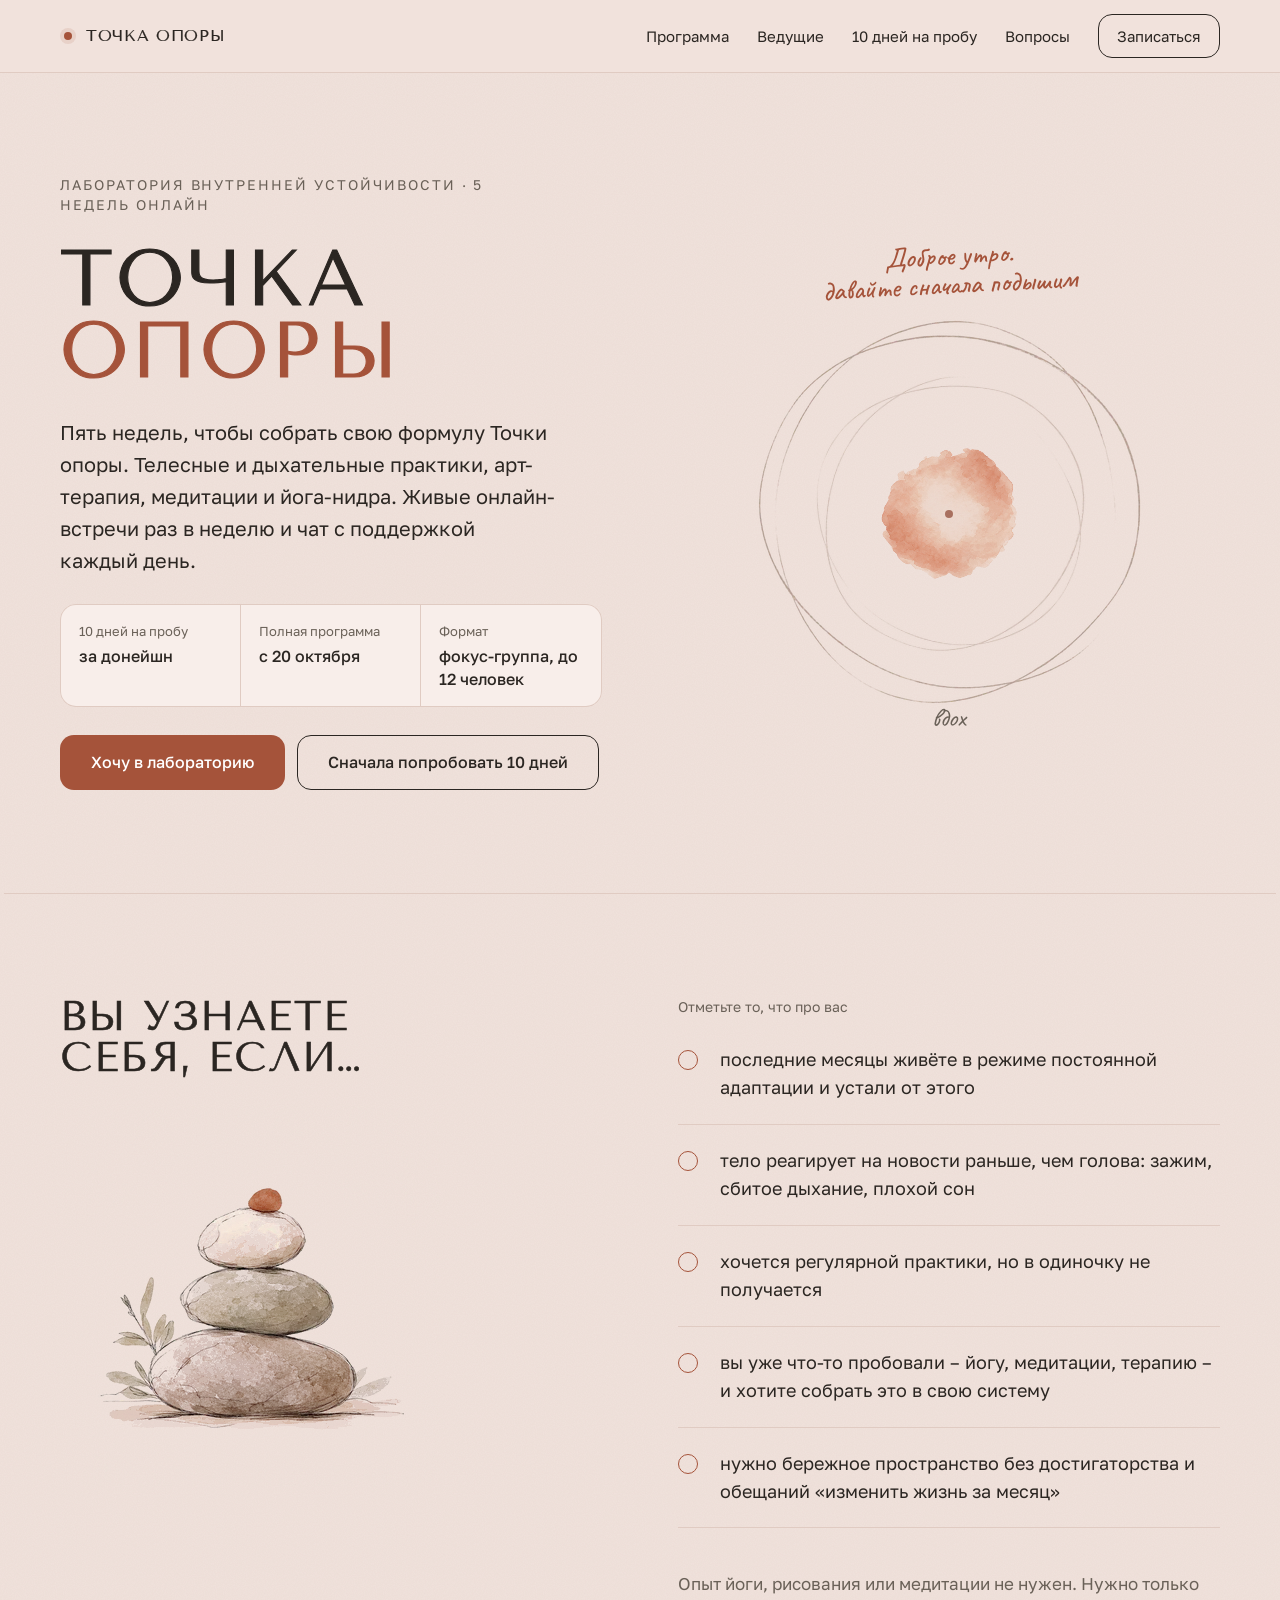
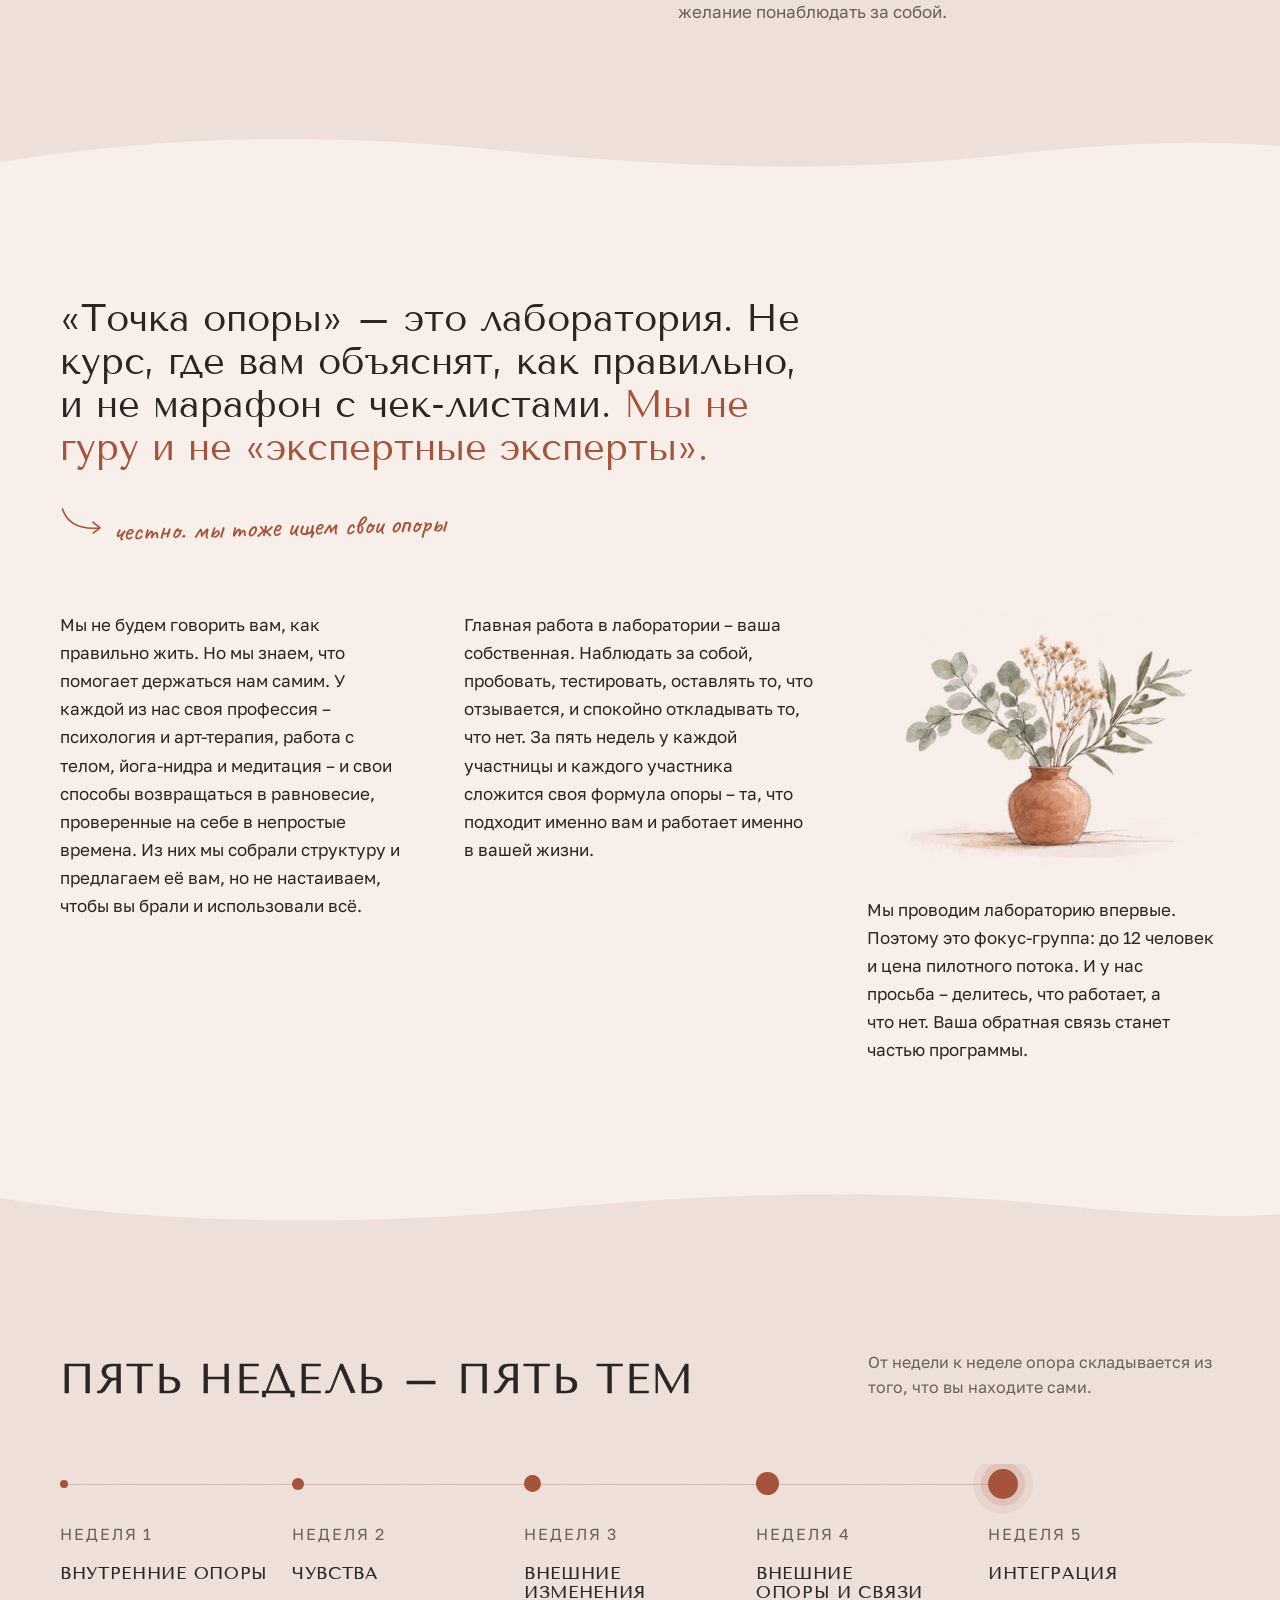
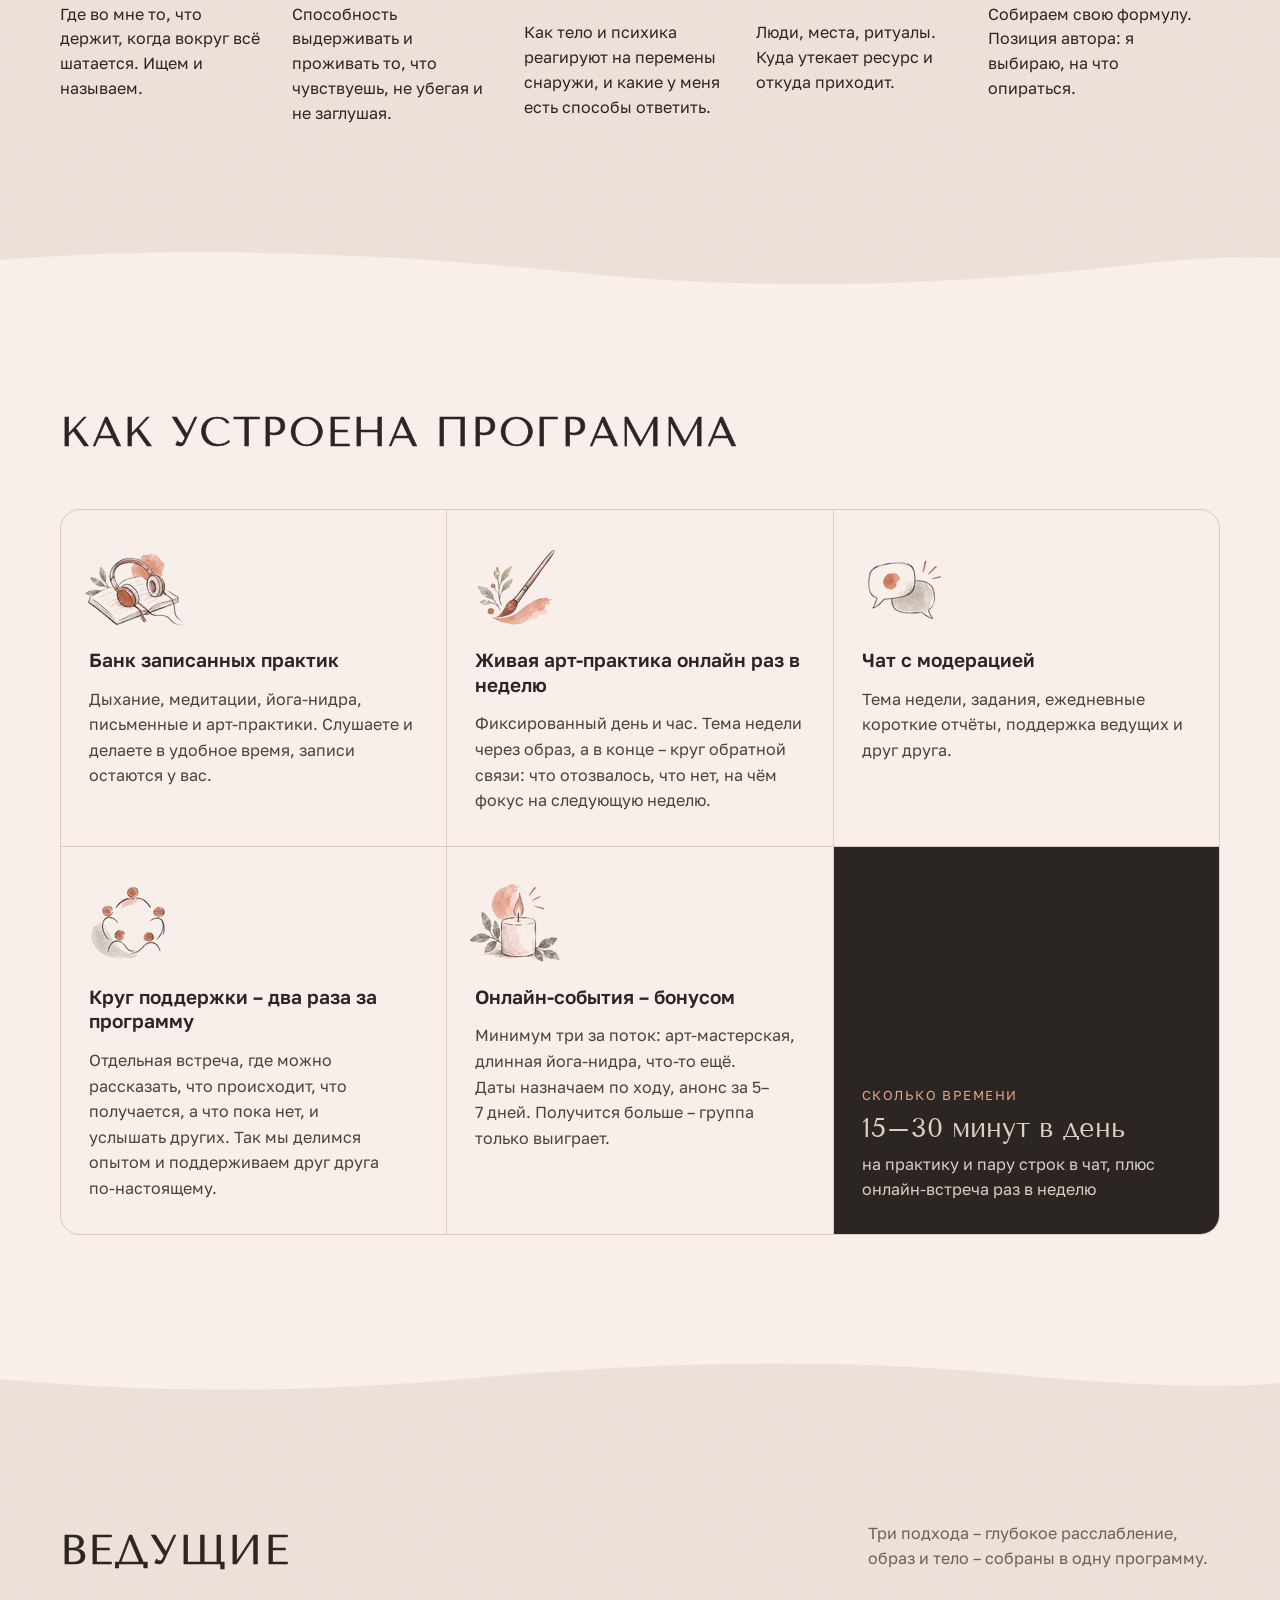
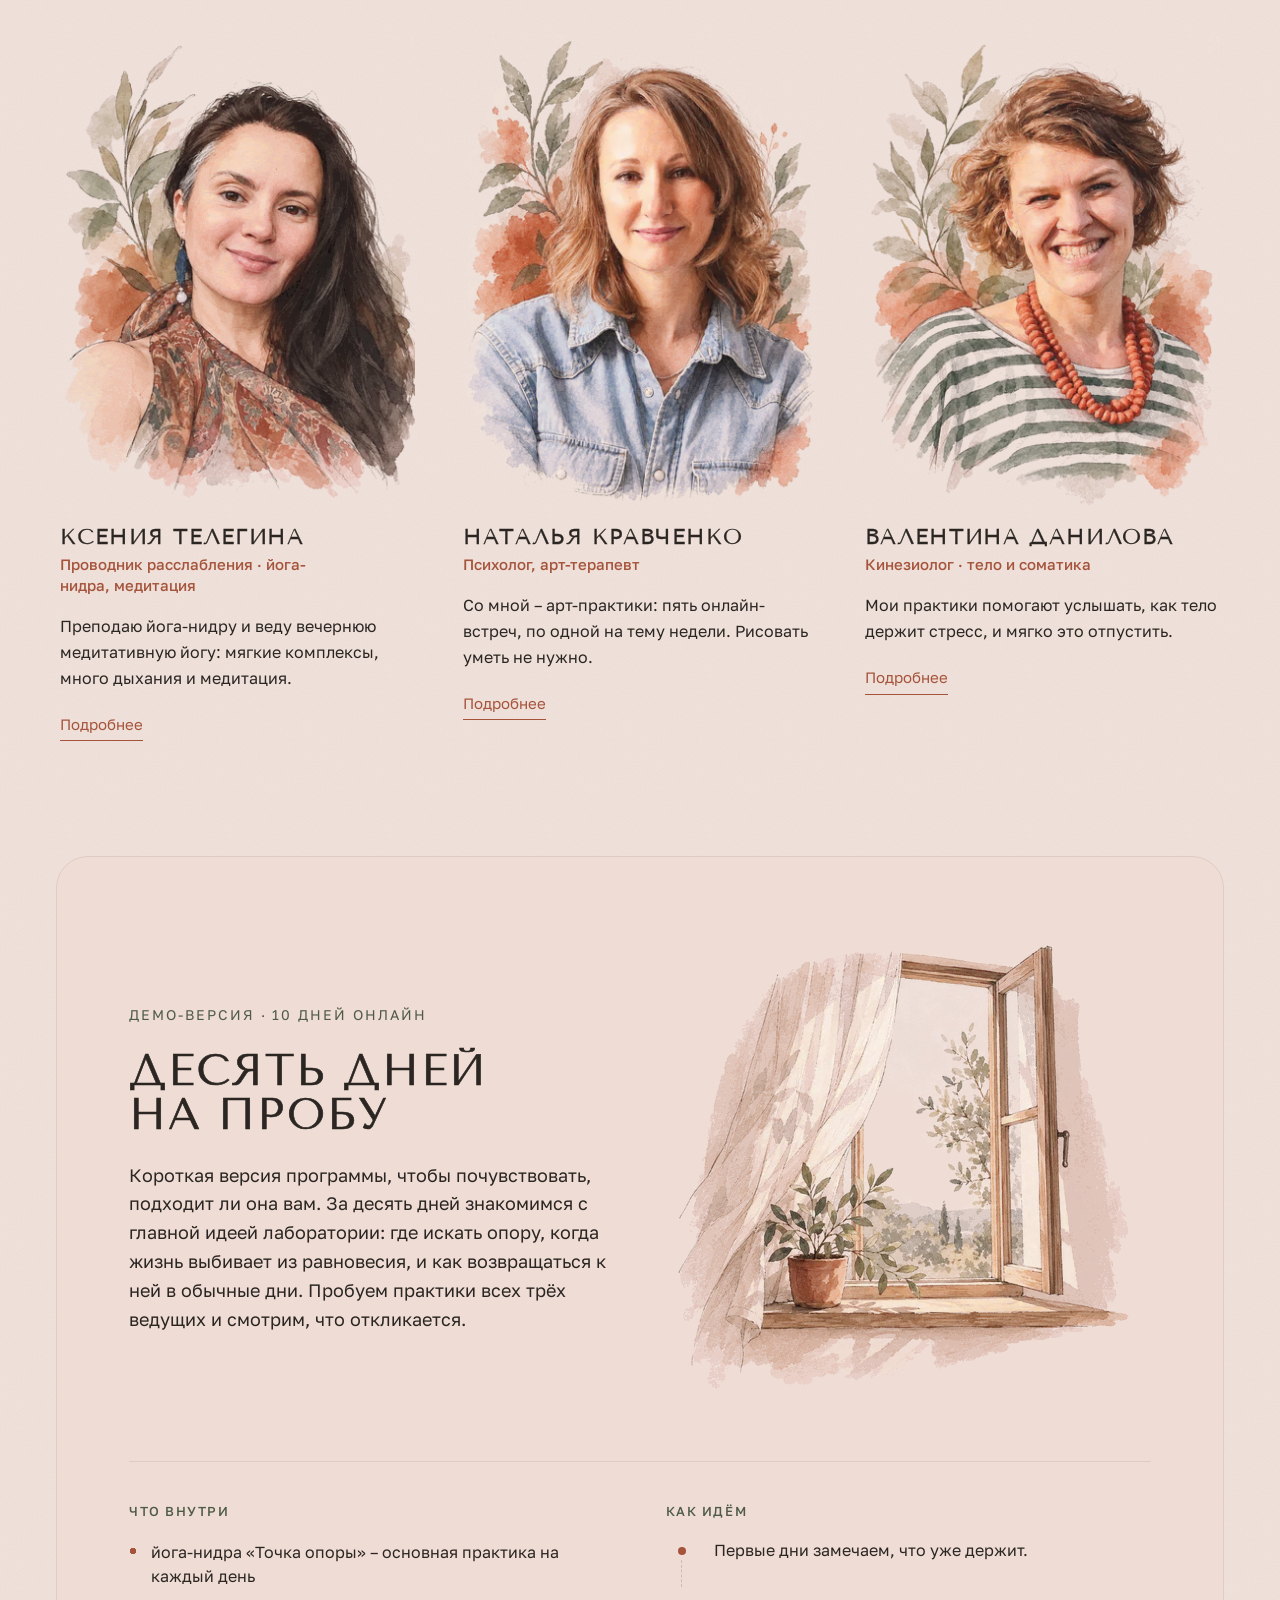
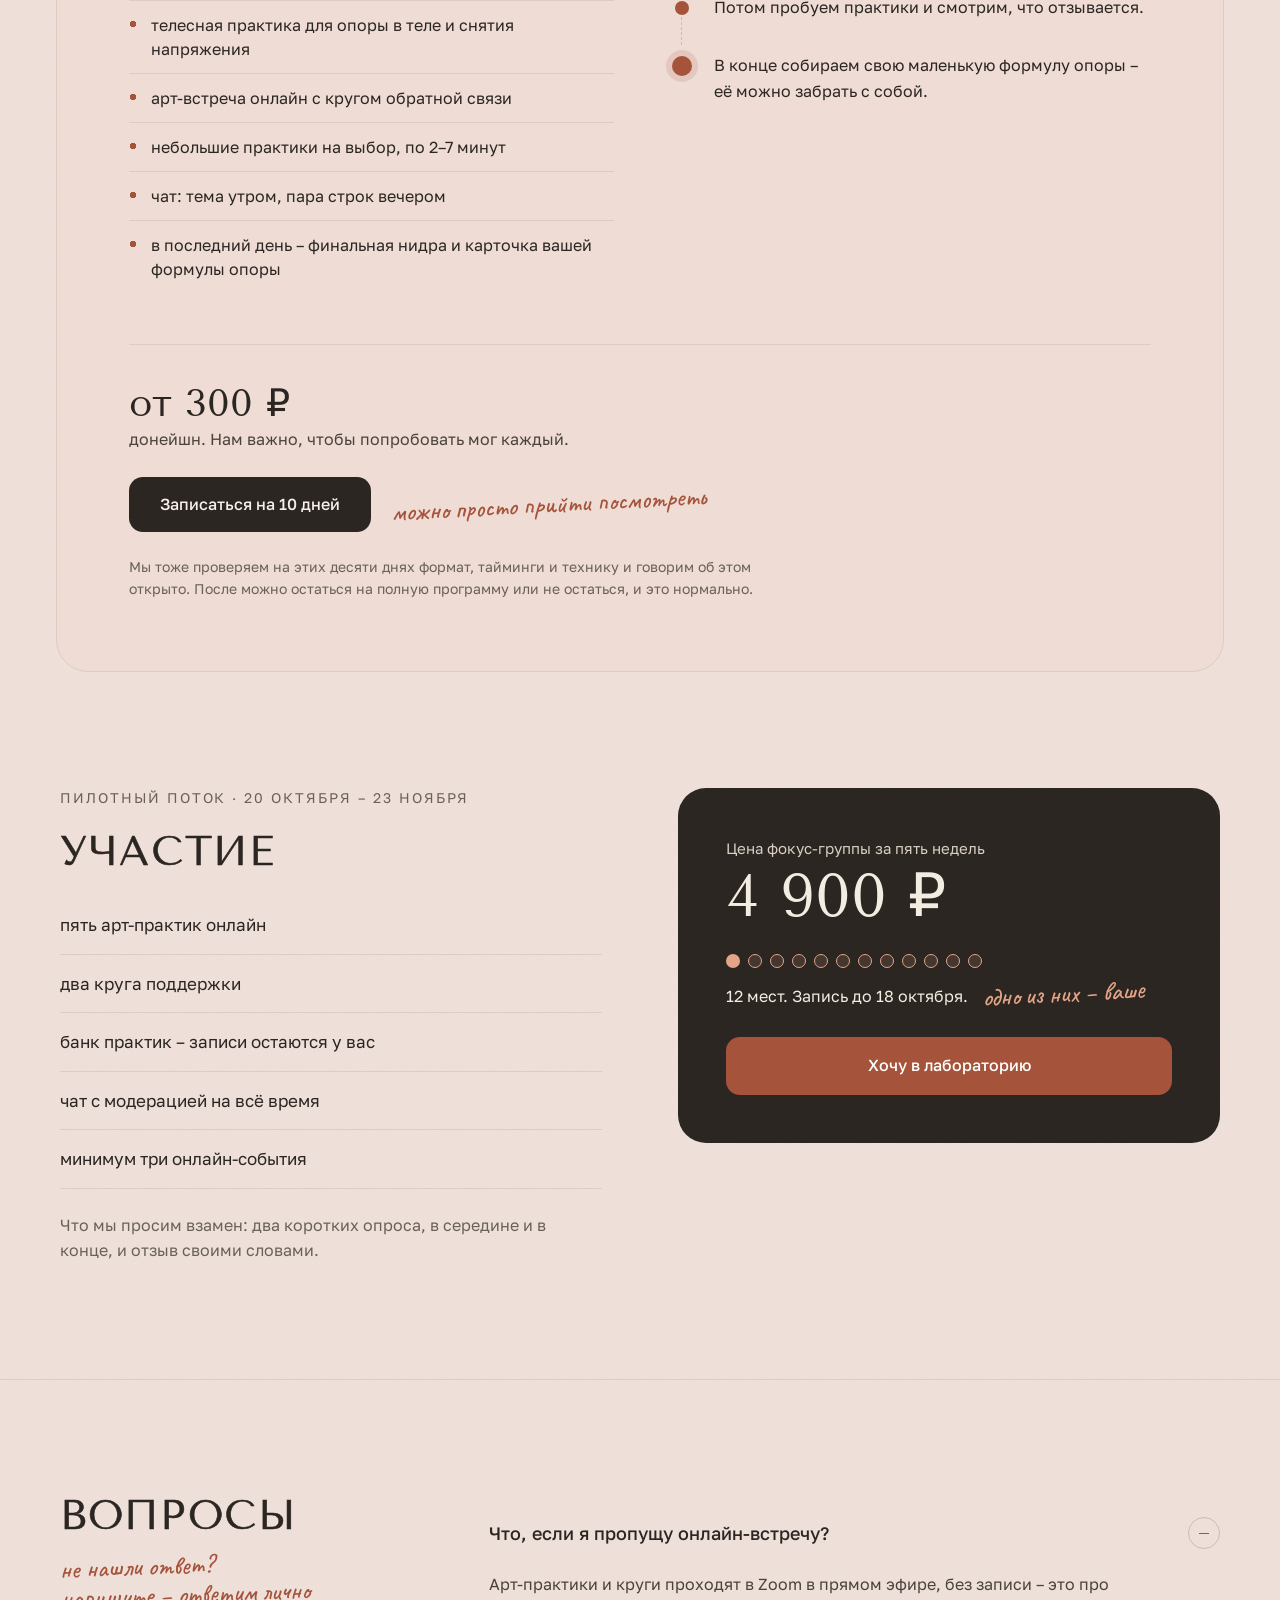
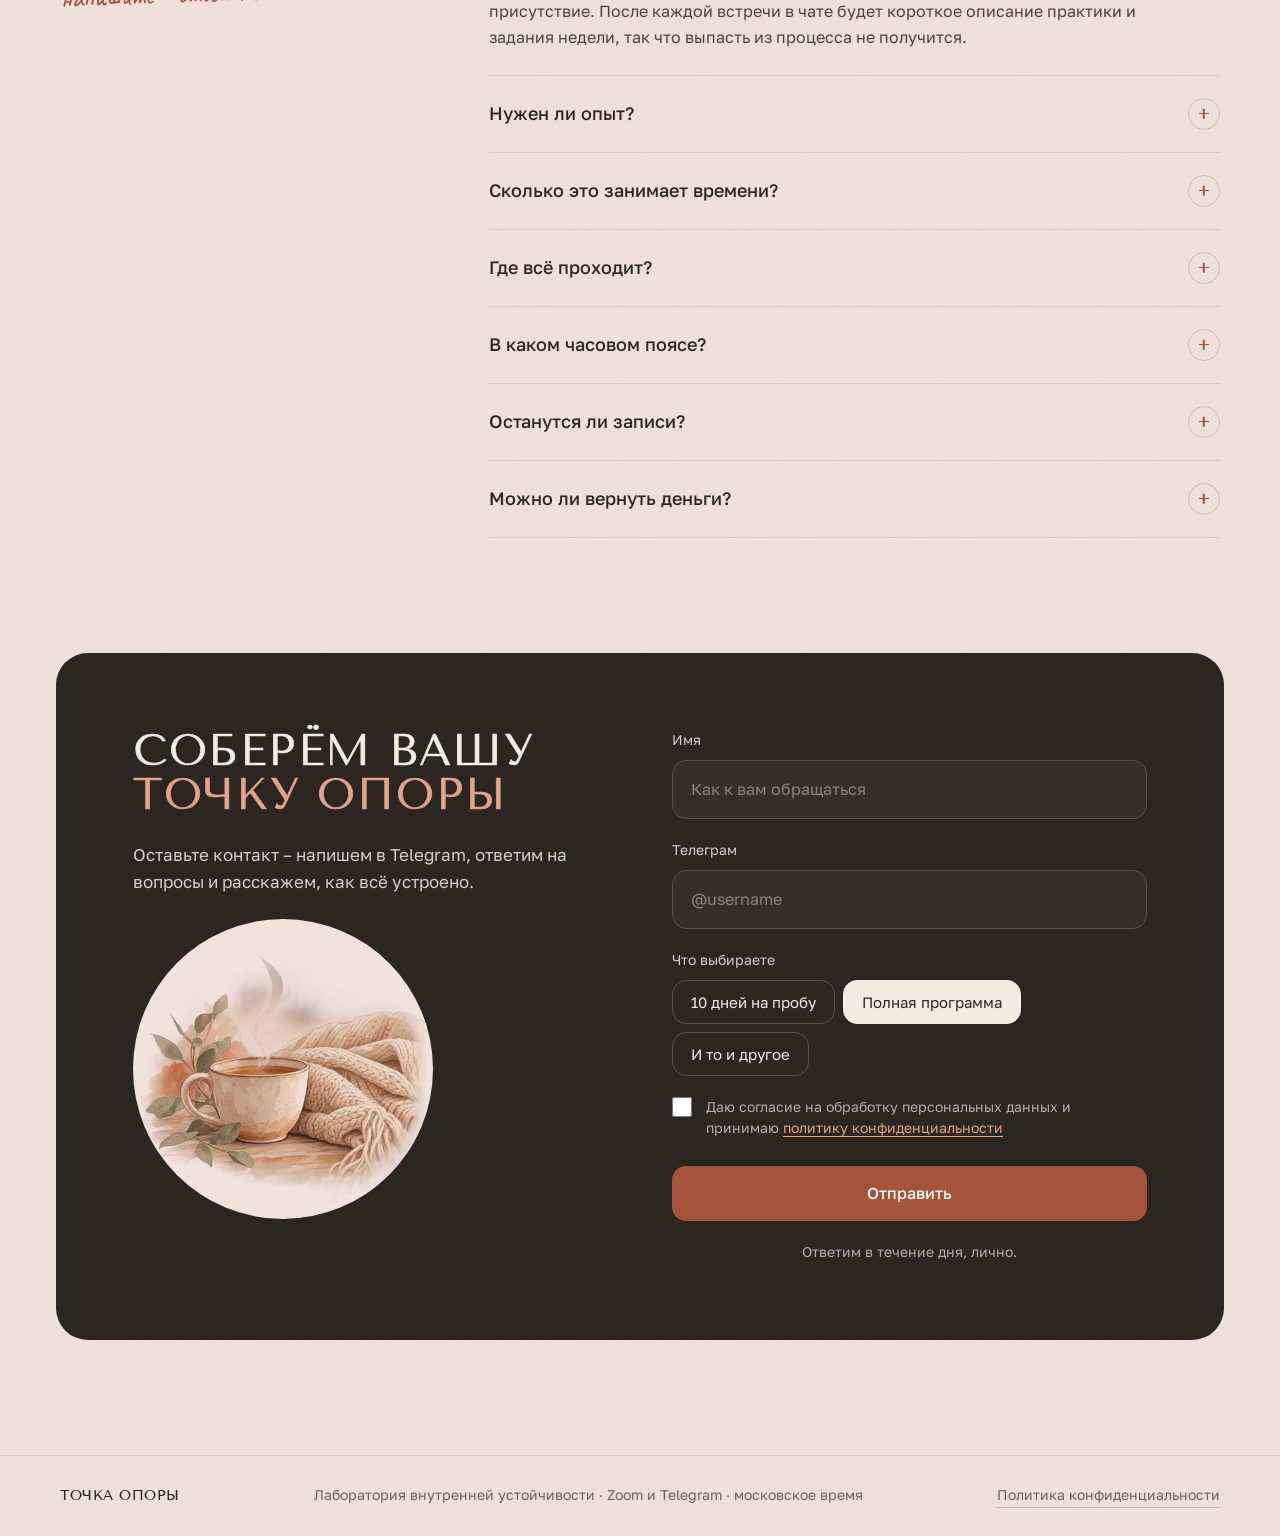
==== index.html @ b23d6a42 "Три варианта структуры (variant-a/b/c) для выбора; блок «10 дней на пробу», правки текстов, мягче ды" ====
<!DOCTYPE html>
<html lang="ru" data-env="dev">
<head>
<meta charset="utf-8">
<meta name="viewport" content="width=device-width, initial-scale=1, viewport-fit=cover">
<title>Точка опоры – лаборатория внутренней устойчивости</title>
<meta name="description" content="Пять недель онлайн, чтобы собрать свою формулу Точки опоры. Телесные и дыхательные практики, арт-терапия, медитации и йога-нидра, живые онлайн-встречи раз в неделю и чат с поддержкой. Десять дней на пробу – за донейшн.">
<!-- черновик: снимается publish.sh, когда будет свой домен (PENDING D-01) -->
<meta name="robots" content="noindex, nofollow">
<link rel="canonical" href="https://xenaja.github.io/tochka-opory/">
<meta name="theme-color" content="#F1E2DC">
<link rel="icon" href="favicon.svg" type="image/svg+xml">
<link rel="icon" href="favicon-32.png" sizes="32x32" type="image/png">
<link rel="apple-touch-icon" href="apple-touch-icon.png">

<meta property="og:type" content="website">
<meta property="og:locale" content="ru_RU">
<meta property="og:site_name" content="Точка опоры">
<meta property="og:title" content="Точка опоры – лаборатория внутренней устойчивости">
<meta property="og:description" content="Пять недель онлайн, чтобы собрать свою формулу Точки опоры. Фокус-группа до 12 человек, старт 20 октября. Десять дней на пробу – за донейшн.">
<meta property="og:url" content="https://xenaja.github.io/tochka-opory/">
<meta property="og:image" content="https://xenaja.github.io/tochka-opory/og.jpg">
<meta property="og:image:width" content="1200">
<meta property="og:image:height" content="630">
<meta name="twitter:card" content="summary_large_image">

<!-- настройки сайта (шрифт заголовков, капс, заметки, дыхание) — до стилей, чтобы не было мигания -->
<script src="js/config.js"></script>

<link rel="preconnect" href="https://fonts.googleapis.com">
<link rel="preconnect" href="https://fonts.gstatic.com" crossorigin>
<link rel="stylesheet" href="https://fonts.googleapis.com/css2?family=Caveat:wght@500&family=Golos+Text:wght@400;500;600&display=swap">
<link rel="preload" as="image" href="img/breath-wash-420.webp" imagesrcset="img/breath-wash-420.webp 420w, img/breath-wash-700.webp 700w" imagesizes="(min-width: 480px) 420px, 90vw">
<link rel="stylesheet" href="css/tokens.css">
<link rel="stylesheet" href="css/base.css">
<link rel="stylesheet" href="css/sections.css">
<script type="module" src="js/main.js"></script>

<script type="application/ld+json">
{
  "@context": "https://schema.org",
  "@type": "Course",
  "name": "Точка опоры – лаборатория внутренней устойчивости",
  "description": "Пять недель, чтобы собрать свою формулу Точки опоры. Телесные и дыхательные практики, арт-терапия, медитации и йога-нидра. Живые онлайн-встречи раз в неделю и чат с поддержкой каждый день.",
  "inLanguage": "ru",
  "provider": { "@type": "Organization", "name": "Точка опоры", "url": "https://xenaja.github.io/tochka-opory/" },
  "offers": [
    { "@type": "Offer", "name": "Полная программа, пять недель", "price": "4900", "priceCurrency": "RUB", "category": "Paid" },
    { "@type": "Offer", "name": "Десять дней на пробу, донейшн", "price": "300", "priceCurrency": "RUB", "category": "Paid" }
  ],
  "hasCourseInstance": {
    "@type": "CourseInstance",
    "courseMode": "online",
    "startDate": "2026-10-20",
    "endDate": "2026-11-23",
    "location": { "@type": "VirtualLocation", "name": "Zoom и Telegram" },
    "instructor": [
      { "@type": "Person", "name": "Ксения Телегина", "jobTitle": "Проводник расслабления, йога-нидра и медитация" },
      { "@type": "Person", "name": "Наталья Кравченко", "jobTitle": "Психолог, арт-терапевт" },
      { "@type": "Person", "name": "Валентина Данилова", "jobTitle": "Кинезиолог, тело и соматика" }
    ]
  }
}
</script>
<script type="application/ld+json">
{
  "@context": "https://schema.org",
  "@type": "FAQPage",
  "mainEntity": [
    { "@type": "Question", "name": "Что, если я пропущу онлайн-встречу?", "acceptedAnswer": { "@type": "Answer", "text": "Арт-практики и круги проходят в Zoom в прямом эфире, без записи – это про присутствие. После каждой встречи в чате будет короткое описание практики и задания недели, так что выпасть из процесса не получится." } },
    { "@type": "Question", "name": "Нужен ли опыт?", "acceptedAnswer": { "@type": "Answer", "text": "Нет. Ни в йоге, ни в рисовании, ни в медитации." } },
    { "@type": "Question", "name": "Сколько это занимает времени?", "acceptedAnswer": { "@type": "Answer", "text": "15–30 минут в день и одна онлайн-встреча в неделю. Бонусные события – по желанию." } },
    { "@type": "Question", "name": "Где всё проходит?", "acceptedAnswer": { "@type": "Answer", "text": "Живые встречи в Zoom, чат и записи в закрытом Telegram-канале." } },
    { "@type": "Question", "name": "В каком часовом поясе?", "acceptedAnswer": { "@type": "Answer", "text": "Московское время. Точный день и час встреч объявим до старта." } },
    { "@type": "Question", "name": "Останутся ли записи?", "acceptedAnswer": { "@type": "Answer", "text": "Да, банк практик и записи нидр останутся у вас после программы." } },
    { "@type": "Question", "name": "Можно ли вернуть деньги?", "acceptedAnswer": { "@type": "Answer", "text": "До старта – полностью. После первой недели – за вычетом прошедшей." } }
  ]
}
</script>
</head>
<body>
<a class="skip" href="#main">К содержанию</a>

<header class="hdr">
  <div class="wrap hdr-in">
    <a class="logo hd" href="#top" aria-label="Точка опоры – наверх">
      <span class="logo-dot" id="logoDot" aria-hidden="true"></span>
      <span>Точка опоры</span>
    </a>
    <nav class="nav" aria-label="Разделы">
      <div class="nav-links">
        <a href="#program">Программа</a>
        <a href="#hosts">Ведущие</a>
        <a href="#demo">10 дней на пробу</a>
        <a href="#faq">Вопросы</a>
      </div>
      <a class="btn btn--ghost btn--sm" href="#form" data-choice="full">Записаться</a>
    </nav>
  </div>
</header>

<main id="main">
<span id="top"></span>

<!-- 01 · Первый экран -->
<section class="wrap hero" aria-labelledby="h-hero">
  <div class="hero-main">
    <p class="eyebrow">Лаборатория внутренней устойчивости · 5 недель онлайн</p>
    <h1 class="hd h1" id="h-hero">Точка<br><em>опоры</em></h1>
    <p class="lead">Пять недель, чтобы собрать свою формулу Точки опоры. Телесные и дыхательные практики, арт-терапия, медитации и йога-нидра. Живые онлайн-встречи раз в неделю и чат с поддержкой каждый день.</p>
    <dl class="facts">
      <div><dt>10 дней на пробу</dt><dd>за донейшн</dd></div>
      <div><dt>Полная программа</dt><dd>с 20 октября</dd></div>
      <div><dt>Формат</dt><dd>фокус-группа, до 12 человек</dd></div>
    </dl>
    <div class="cta-row">
      <a class="btn btn--clay" href="#form" data-choice="full">Хочу в лабораторию</a>
      <a class="btn btn--ghost" href="#demo">Сначала попробовать 10 дней</a>
    </div>
  </div>

  <div class="breath-col">
    <p class="note"><span id="greeting">Добрый день.</span><br>давайте сначала подышим</p>
    <div class="breath" role="img" aria-label="Дыхательный круг: пятно медленно растёт на вдохе и сжимается на выдохе">
      <img class="breath-ring" src="img/ring-pencil-420.webp" srcset="img/ring-pencil-420.webp 420w, img/ring-pencil-800.webp 800w" sizes="(min-width: 480px) 420px, 90vw" width="420" height="420" alt="" decoding="async" draggable="false">
      <img class="breath-ring breath-ring--in" src="img/ring-pencil-420.webp" srcset="img/ring-pencil-420.webp 420w, img/ring-pencil-800.webp 800w" sizes="(min-width: 480px) 302px, 65vw" width="302" height="302" alt="" decoding="async" draggable="false">
      <div class="breath-wash" aria-hidden="true">
        <img src="img/breath-wash-420.webp" srcset="img/breath-wash-420.webp 420w, img/breath-wash-700.webp 700w" sizes="(min-width: 480px) 420px, 90vw" width="420" height="420" alt="" fetchpriority="high" decoding="async" draggable="false">
      </div>
      <span class="breath-center" aria-hidden="true"></span>
      <p class="breath-say" aria-hidden="true">
        <span class="in">вдох</span>
        <span class="out">выдох</span>
        <span class="still">точка опоры</span>
      </p>
    </div>
  </div>
</section>

<!-- 02 · Для кого -->
<section class="wrap who" aria-labelledby="h-who">
  <div class="who-head">
    <h2 class="hd h2" id="h-who">Вы узнаете себя, если…</h2>
    <img class="who-art" src="img/il-stones-380.webp" srcset="img/il-stones-380.webp 380w, img/il-stones-760.webp 760w" sizes="(min-width: 440px) 380px, 90vw" width="380" height="380" alt="Три гладких камня, поставленные друг на друга, на верхнем – маленькая терракотовая точка" loading="lazy" decoding="async">
  </div>
  <div class="who-list">
    <p class="who-hint" id="who-hint">Отметьте то, что про вас</p>
    <div role="group" aria-labelledby="who-hint">
      <button class="chk" type="button" aria-pressed="false"><span class="chk-dot" aria-hidden="true"></span><span>последние месяцы живёте в режиме постоянной адаптации и устали от этого</span></button>
      <button class="chk" type="button" aria-pressed="false"><span class="chk-dot" aria-hidden="true"></span><span>тело реагирует на новости раньше, чем голова: зажим, сбитое дыхание, плохой сон</span></button>
      <button class="chk" type="button" aria-pressed="false"><span class="chk-dot" aria-hidden="true"></span><span>хочется регулярной практики, но в одиночку не получается</span></button>
      <button class="chk" type="button" aria-pressed="false"><span class="chk-dot" aria-hidden="true"></span><span>вы уже что-то пробовали – йогу, медитации, терапию – и хотите собрать это в свою систему</span></button>
      <button class="chk" type="button" aria-pressed="false"><span class="chk-dot" aria-hidden="true"></span><span>нужно бережное пространство без достигаторства и обещаний «изменить жизнь за месяц»</span></button>
    </div>
    <div class="who-foot">
      <div aria-live="polite">
        <div class="who-answer" id="whoAnswer" hidden>
          <p class="hd-plain who-msg" id="whoMsg"></p>
          <a class="link-u" href="#demo">Начать с десяти дней на пробу →</a>
        </div>
      </div>
      <p class="who-note">Опыт йоги, рисования или медитации не нужен. Нужно только желание понаблюдать за собой.</p>
    </div>
  </div>
</section>

<!-- 03 · Что такое лаборатория -->
<section class="band" aria-label="Что такое лаборатория">
  <svg class="wave wave--top" viewBox="0 0 1440 56" preserveAspectRatio="none" aria-hidden="true" focusable="false"><path d="M0 56 L0 34 C 180 8 360 4 560 22 C 760 40 940 46 1140 26 C 1260 14 1360 12 1440 18 L1440 56 Z"/></svg>
  <svg class="wave wave--bottom" viewBox="0 0 1440 56" preserveAspectRatio="none" aria-hidden="true" focusable="false"><path d="M0 0 L0 20 C 160 44 380 50 600 32 C 820 14 1000 10 1200 28 C 1310 38 1390 40 1440 36 L1440 0 Z"/></svg>
  <div class="wrap lab">
    <p class="hd-plain quote">«Точка опоры» – это лаборатория. Не курс, где вам объяснят, как правильно, и не марафон с чек-листами. <em>Мы не гуру и не «экспертные эксперты».</em></p>
    <p class="note note--arrow">
      <svg width="46" height="30" viewBox="0 0 46 30" fill="none" stroke-width="1.6" stroke-linecap="round" stroke-linejoin="round" aria-hidden="true" focusable="false"><path d="M3 3c4 14 16 21 36 20"/><path d="M33 17l7 6-7 5"/></svg>
      <span>честно. мы тоже ищем свои опоры</span>
    </p>
    <div class="lab-cols">
      <p>Мы не будем говорить вам, как правильно жить. Но мы знаем, что помогает держаться нам самим. У каждой из нас своя профессия – психология и арт-терапия, работа с телом, йога-нидра и медитация – и свои способы возвращаться в равновесие, проверенные на себе в непростые времена. Из них мы собрали структуру и предлагаем её вам, но не настаиваем, чтобы вы брали и использовали всё.</p>
      <p>Главная работа в лаборатории – ваша собственная. Наблюдать за собой, пробовать, тестировать, оставлять то, что отзывается, и спокойно откладывать то, что нет. За пять недель у каждой участницы и каждого участника сложится своя формула опоры – та, что подходит именно вам и работает именно в вашей жизни.</p>
      <div>
        <img class="lab-art" src="img/il-three-360.webp" srcset="img/il-three-360.webp 360w, img/il-three-720.webp 720w" sizes="(min-width: 1160px) 330px, (min-width: 700px) 45vw, 90vw" width="360" height="270" alt="Три разные ветки – эвкалипт, сухоцвет и олива – в одной глиняной вазе" loading="lazy" decoding="async">
        <p>Мы проводим лабораторию впервые. Поэтому это фокус-группа: до 12 человек и цена пилотного потока. И у нас просьба – делитесь, что работает, а что нет. Ваша обратная связь станет частью программы.</p>
      </div>
    </div>
  </div>
</section>

<!-- 04 · Пять недель -->
<section class="wrap sec-stack" id="program" aria-labelledby="h-program">
  <div class="sec-head">
    <h2 class="hd h2" id="h-program">Пять недель&nbsp;– пять тем</h2>
    <p>От недели к неделе опора складывается из того, что вы находите сами.</p>
  </div>
  <ol class="weeks">
    <li class="week">
      <div class="week-mark" aria-hidden="true"><i></i></div>
      <p class="label">Неделя 1</p>
      <h3 class="hd">Внутренние опоры</h3>
      <p>Где во мне то, что держит, когда вокруг всё шатается. Ищем и называем.</p>
    </li>
    <li class="week">
      <div class="week-mark" aria-hidden="true"><i></i></div>
      <p class="label">Неделя 2</p>
      <h3 class="hd">Чувства</h3>
      <p>Способность выдерживать и проживать то, что чувствуешь, не убегая и не заглушая.</p>
    </li>
    <li class="week">
      <div class="week-mark" aria-hidden="true"><i></i></div>
      <p class="label">Неделя 3</p>
      <h3 class="hd">Внешние изменения</h3>
      <p>Как тело и психика реагируют на перемены снаружи, и какие у меня есть способы ответить.</p>
    </li>
    <li class="week">
      <div class="week-mark" aria-hidden="true"><i></i></div>
      <p class="label">Неделя 4</p>
      <h3 class="hd">Внешние опоры и связи</h3>
      <p>Люди, места, ритуалы. Куда утекает ресурс и откуда приходит.</p>
    </li>
    <li class="week">
      <div class="week-mark" aria-hidden="true"><i></i></div>
      <p class="label">Неделя 5</p>
      <h3 class="hd">Интеграция</h3>
      <p>Собираем свою формулу. Позиция автора: я выбираю, на что опираться.</p>
    </li>
  </ol>
</section>

<!-- 05 · Как устроена неделя -->
<section class="band" aria-labelledby="h-how">
  <svg class="wave wave--top" viewBox="0 0 1440 56" preserveAspectRatio="none" aria-hidden="true" focusable="false"><path d="M0 56 L0 18 C 200 4 420 10 640 30 C 860 50 1060 44 1260 24 C 1340 16 1400 14 1440 16 L1440 56 Z"/></svg>
  <svg class="wave wave--bottom" viewBox="0 0 1440 56" preserveAspectRatio="none" aria-hidden="true" focusable="false"><path d="M0 0 L0 30 C 140 42 320 46 520 30 C 720 14 920 8 1120 24 C 1260 36 1370 40 1440 34 L1440 0 Z"/></svg>
  <div class="wrap how">
    <h2 class="hd h2" id="h-how">Как устроена программа</h2>
    <ul class="how-grid">
      <li>
        <img src="img/ic-bank-104.webp" srcset="img/ic-bank-104.webp 1x, img/ic-bank-208.webp 2x" width="104" height="104" alt="" loading="lazy" decoding="async">
        <h3>Банк записанных практик</h3>
        <p>Дыхание, медитации, йога-нидра, письменные и арт-практики. Слушаете и делаете в удобное время, записи остаются у вас.</p>
      </li>
      <li>
        <img src="img/ic-art-104.webp" srcset="img/ic-art-104.webp 1x, img/ic-art-208.webp 2x" width="104" height="104" alt="" loading="lazy" decoding="async">
        <h3>Живая арт-практика онлайн раз в неделю</h3>
        <p>Фиксированный день и час. Тема недели через образ, а в конце – круг обратной связи: что отозвалось, что нет, на чём фокус на следующую неделю.</p>
      </li>
      <li>
        <img src="img/ic-chat-104.webp" srcset="img/ic-chat-104.webp 1x, img/ic-chat-208.webp 2x" width="104" height="104" alt="" loading="lazy" decoding="async">
        <h3>Чат с модерацией</h3>
        <p>Тема недели, задания, ежедневные короткие отчёты, поддержка ведущих и друг друга.</p>
      </li>
      <li>
        <img src="img/ic-circle-104.webp" srcset="img/ic-circle-104.webp 1x, img/ic-circle-208.webp 2x" width="104" height="104" alt="" loading="lazy" decoding="async">
        <h3>Круг поддержки – два раза за программу</h3>
        <p>Отдельная встреча, где можно рассказать, что происходит, что получается, а что пока нет, и услышать других. Так мы делимся опытом и поддерживаем друг друга по-настоящему.</p>
      </li>
      <li>
        <img src="img/ic-events-104.webp" srcset="img/ic-events-104.webp 1x, img/ic-events-208.webp 2x" width="104" height="104" alt="" loading="lazy" decoding="async">
        <h3>Онлайн-события – бонусом</h3>
        <p>Минимум три за поток: арт-мастерская, длинная йога-нидра, что-то ещё. Даты назначаем по ходу, анонс за 5–7 дней. Получится больше – группа только выиграет.</p>
      </li>
      <li class="how-time">
        <p class="label">Сколько времени</p>
        <p class="hd-plain">15–30 минут в день</p>
        <p>на практику и пару строк в чат, плюс онлайн-встреча раз в неделю</p>
      </li>
    </ul>
  </div>
</section>

<!-- 06 · Ведущие -->
<section class="wrap sec-stack" id="hosts" aria-labelledby="h-hosts">
  <div class="sec-head">
    <h2 class="hd h2" id="h-hosts">Ведущие</h2>
    <p>Три подхода – глубокое расслабление, образ и тело – собраны в одну программу.</p>
  </div>
  <div class="hosts">
    <article class="host">
      <img src="img/ph-kseniya-360.webp" srcset="img/ph-kseniya-360.webp 360w, img/ph-kseniya-720.webp 720w" sizes="(min-width: 1160px) 340px, (min-width: 700px) 45vw, 90vw" width="360" height="480" alt="Акварельный портрет Ксении Телегиной" loading="lazy" decoding="async">
      <div class="host-name">
        <h3 class="hd">Ксения Телегина</h3>
        <p class="host-role">Проводник расслабления · йога-нидра, медитация</p>
      </div>
      <p>Преподаю йога-нидру и веду вечернюю медитативную йогу: мягкие комплексы, много дыхания и медитация.</p>
      <div class="host-more" id="bio-k">
        <p>Я веду три направления. Вечерняя расслабляющая йога – спокойные комплексы, чтобы отпустить день. Йога-нидра – практика, где лежишь, следуешь за голосом и глубоко перезагружаешь нервную систему, а намерение, сформулированное в состоянии между сном и явью, потом прорастает в жизни. Будут короткие записи и одна-две длинные тематические нидры онлайн за программу. И медитация – для тех, кто хочет начать, бросает или хочет разобраться глубже: типы, ключи, с чего проще стартовать.</p>
        <p>Ещё за мной круги поддержки – два за программу, где мы делимся опытом и слышим друг друга.</p>
      </div>
      <button class="text-btn" type="button" aria-expanded="true" aria-controls="bio-k" hidden>Подробнее</button>
    </article>
    <article class="host">
      <img src="img/ph-natalya-360.webp" srcset="img/ph-natalya-360.webp 360w, img/ph-natalya-720.webp 720w" sizes="(min-width: 1160px) 340px, (min-width: 700px) 45vw, 90vw" width="360" height="480" alt="Акварельный портрет Натальи Кравченко" loading="lazy" decoding="async">
      <div class="host-name">
        <h3 class="hd">Наталья Кравченко</h3>
        <p class="host-role">Психолог, арт-терапевт</p>
      </div>
      <p>Со мной – арт-практики: пять онлайн-встреч, по одной на тему недели. Рисовать уметь не нужно.</p>
      <div class="host-more" id="bio-n">
        <p>Арт-терапия не про результат на бумаге, а про то, что становится видно, когда руки заняты, а голова отпускает контроль. Внутренние опоры, чувства, реакции на перемены, связи, портрет своей устойчивости – каждую тему проживём через образ, а потом поговорим о том, что получилось.</p>
        <p>После каждой встречи – короткое описание практики для тех, кто пропустил, и список материалов на следующую неделю. Ничего сложного: бумага, то, чем рисуете, иногда что-то из дома.</p>
      </div>
      <button class="text-btn" type="button" aria-expanded="true" aria-controls="bio-n" hidden>Подробнее</button>
    </article>
    <article class="host">
      <img src="img/ph-valentina-360.webp" srcset="img/ph-valentina-360.webp 360w, img/ph-valentina-720.webp 720w" sizes="(min-width: 1160px) 340px, (min-width: 700px) 45vw, 90vw" width="360" height="480" alt="Акварельный портрет Валентины Даниловой" loading="lazy" decoding="async">
      <div class="host-name">
        <h3 class="hd">Валентина Данилова</h3>
        <p class="host-role">Кинезиолог · тело и соматика</p>
      </div>
      <p>Мои практики помогают услышать, как тело держит стресс, и мягко это отпустить.</p>
      <div class="host-more" id="bio-v">
        <p>Тело часто знает, где наша опора, раньше, чем мы формулируем это словами: где зажимается при тревоге, где расслабляется в безопасности, откуда берётся сила, когда нужно устоять. Будем работать с этим через простые движения, дыхание и внимание к ощущениям – без сложных техник и без спорта.</p>
        <p>Практики короткие, их можно встроить в любой день. Что-то останется с вами как быстрый способ вернуть себя в тело, когда вокруг штормит.</p>
      </div>
      <button class="text-btn" type="button" aria-expanded="true" aria-controls="bio-v" hidden>Подробнее</button>
    </article>
  </div>
</section>

<!-- 07 · Десять дней на пробу (демо) -->
<section class="ow-sec" id="demo" aria-labelledby="h-ow">
  <div class="ow">
    <div class="ow-text">
      <p class="eyebrow">Демо-версия · 10&nbsp;дней онлайн</p>
      <h2 class="hd h2 h2--xl" id="h-ow">Десять дней на&nbsp;пробу</h2>
      <p class="ow-lead">Короткая версия программы, чтобы почувствовать, подходит ли она вам. За десять дней знакомимся с главной идеей лаборатории: где искать опору, когда жизнь выбивает из равновесия, и как возвращаться к ней в обычные дни. Пробуем практики всех трёх ведущих и смотрим, что откликается.</p>
    </div>
    <img class="ow-art" src="img/il-window-480.webp" srcset="img/il-window-480.webp 480w, img/il-window-960.webp 960w" sizes="(min-width: 560px) 480px, 80vw" width="480" height="480" alt="Приоткрытое окно с лёгкой занавеской и растением на подоконнике" loading="lazy" decoding="async">

    <div class="ow-parts">
      <div class="ow-inside">
        <h3 class="label">Что внутри</h3>
        <ul>
          <li>йога-нидра «Точка опоры» – основная практика на каждый день</li>
          <li>телесная практика для опоры в теле и снятия напряжения</li>
          <li>арт-встреча онлайн с кругом обратной связи</li>
          <li>небольшие практики на выбор, по 2–7 минут</li>
          <li>чат: тема утром, пара строк вечером</li>
          <li>в последний день – финальная нидра и карточка вашей формулы опоры</li>
        </ul>
      </div>
      <div class="ow-path">
        <h3 class="label">Как идём</h3>
        <ol>
          <li><i aria-hidden="true"></i><p>Первые дни замечаем, что уже держит.</p></li>
          <li><i aria-hidden="true"></i><p>Потом пробуем практики и смотрим, что отзывается.</p></li>
          <li><i aria-hidden="true"></i><p>В конце собираем свою маленькую формулу опоры – её можно забрать с собой.</p></li>
        </ol>
      </div>
    </div>

    <div class="ow-foot">
      <p class="ow-price">
        <span class="hd-plain">от 300 ₽</span>
        <span>донейшн. Нам важно, чтобы попробовать мог каждый.</span>
      </p>
      <div class="ow-cta">
        <a class="btn btn--ink" href="#form" data-choice="open">Записаться на 10 дней</a>
        <span class="note">можно просто прийти посмотреть</span>
      </div>
      <p class="ow-fine">Мы тоже проверяем на этих десяти днях формат, тайминги и технику и говорим об этом открыто. После можно остаться на полную программу или не остаться, и это нормально.</p>
    </div>
  </div>
</section>

<!-- 08 · Участие -->
<section class="wrap join" aria-labelledby="h-join">
  <div class="join-text">
    <p class="eyebrow">Пилотный поток · 20 октября – 23 ноября</p>
    <h2 class="hd h2" id="h-join">Участие</h2>
    <ul class="join-list">
      <li>пять арт-практик онлайн</li>
      <li>два круга поддержки</li>
      <li>банк практик – записи остаются у вас</li>
      <li>чат с модерацией на всё время</li>
      <li>минимум три онлайн-события</li>
    </ul>
    <p class="join-ask">Что мы просим взамен: два коротких опроса, в середине и в конце, и отзыв своими словами.</p>
  </div>
  <div class="price-card">
    <p class="price-top">
      <span>Цена фокус-группы за пять недель</span>
      <span class="hd-plain price">4 900 ₽</span>
    </p>
    <div class="seats-wrap">
      <div class="seats" aria-hidden="true"><i title="ваше место"></i><i></i><i></i><i></i><i></i><i></i><i></i><i></i><i></i><i></i><i></i><i></i></div>
      <p class="seats-cap">
        <span>12 мест. Запись до 18 октября.</span>
        <span class="note">одно из них – ваше</span>
      </p>
    </div>
    <a class="btn btn--clay" href="#form" data-choice="full">Хочу в лабораторию</a>
  </div>
</section>

<!-- 09 · Вопросы -->
<section class="faq-sec" id="faq" aria-labelledby="h-faq">
  <div class="wrap faq">
    <div class="faq-head">
      <h2 class="hd h2" id="h-faq">Вопросы</h2>
      <p class="note">не нашли ответ?<br>напишите – ответим лично</p>
    </div>
    <div class="faq-list">
      <div class="faq-item">
        <h3><button class="faq-q" type="button" aria-expanded="true" aria-controls="faq-1" id="faq-q1">Что, если я пропущу онлайн-встречу?<span class="faq-sign" aria-hidden="true"></span></button></h3>
        <p class="faq-a" id="faq-1" role="region" aria-labelledby="faq-q1">Арт-практики и круги проходят в Zoom в прямом эфире, без записи – это про присутствие. После каждой встречи в чате будет короткое описание практики и задания недели, так что выпасть из процесса не получится.</p>
      </div>
      <div class="faq-item">
        <h3><button class="faq-q" type="button" aria-expanded="true" aria-controls="faq-2" id="faq-q2">Нужен ли опыт?<span class="faq-sign" aria-hidden="true"></span></button></h3>
        <p class="faq-a" id="faq-2" role="region" aria-labelledby="faq-q2">Нет. Ни в йоге, ни в рисовании, ни в медитации.</p>
      </div>
      <div class="faq-item">
        <h3><button class="faq-q" type="button" aria-expanded="true" aria-controls="faq-3" id="faq-q3">Сколько это занимает времени?<span class="faq-sign" aria-hidden="true"></span></button></h3>
        <p class="faq-a" id="faq-3" role="region" aria-labelledby="faq-q3">15–30 минут в день и одна онлайн-встреча в неделю. Бонусные события – по желанию.</p>
      </div>
      <div class="faq-item">
        <h3><button class="faq-q" type="button" aria-expanded="true" aria-controls="faq-4" id="faq-q4">Где всё проходит?<span class="faq-sign" aria-hidden="true"></span></button></h3>
        <p class="faq-a" id="faq-4" role="region" aria-labelledby="faq-q4">Живые встречи в Zoom, чат и записи в закрытом Telegram-канале.</p>
      </div>
      <div class="faq-item">
        <h3><button class="faq-q" type="button" aria-expanded="true" aria-controls="faq-5" id="faq-q5">В каком часовом поясе?<span class="faq-sign" aria-hidden="true"></span></button></h3>
        <p class="faq-a" id="faq-5" role="region" aria-labelledby="faq-q5">Московское время. Точный день и час встреч объявим до старта.</p>
      </div>
      <div class="faq-item">
        <h3><button class="faq-q" type="button" aria-expanded="true" aria-controls="faq-6" id="faq-q6">Останутся ли записи?<span class="faq-sign" aria-hidden="true"></span></button></h3>
        <p class="faq-a" id="faq-6" role="region" aria-labelledby="faq-q6">Да, банк практик и записи нидр останутся у вас после программы.</p>
      </div>
      <div class="faq-item">
        <h3><button class="faq-q" type="button" aria-expanded="true" aria-controls="faq-7" id="faq-q7">Можно ли вернуть деньги?<span class="faq-sign" aria-hidden="true"></span></button></h3>
        <p class="faq-a" id="faq-7" role="region" aria-labelledby="faq-q7">До старта – полностью. После первой недели – за вычетом прошедшей.</p>
      </div>
    </div>
  </div>
</section>

<!-- 10 · Форма -->
<section class="form-sec" id="form" aria-labelledby="h-form">
  <div class="form-box">
    <div class="form-intro">
      <h2 class="hd h2 h2--xl" id="h-form">Соберём вашу<br><em>точку опоры</em></h2>
      <p>Оставьте контакт – напишем в Telegram, ответим на вопросы и расскажем, как всё устроено.</p>
      <div class="form-art">
        <img src="img/il-tea-300.webp" srcset="img/il-tea-300.webp 300w, img/il-tea-600.webp 600w" sizes="300px" width="300" height="300" alt="Чашка чая с тонкой струйкой пара рядом со сложенным вязаным пледом" loading="lazy" decoding="async">
      </div>
    </div>

    <form class="lead-form" id="leadForm" novalidate data-pending="F-01">
      <div class="field">
        <label for="lf-name">Имя</label>
        <input type="text" id="lf-name" name="name" autocomplete="given-name" placeholder="Как к вам обращаться" maxlength="80" required aria-describedby="lf-name-err">
        <p class="field-err" id="lf-name-err"></p>
      </div>
      <div class="field">
        <label for="lf-tg">Телеграм</label>
        <input type="text" id="lf-tg" name="tg" autocomplete="off" autocapitalize="off" spellcheck="false" placeholder="@username" maxlength="64" required aria-describedby="lf-tg-err">
        <p class="field-err" id="lf-tg-err"></p>
      </div>
      <fieldset class="choice">
        <legend>Что выбираете</legend>
        <div class="pills">
          <label class="pill"><input type="radio" name="choice" value="open"><span>10 дней на пробу</span></label>
          <label class="pill"><input type="radio" name="choice" value="full" checked><span>Полная программа</span></label>
          <label class="pill"><input type="radio" name="choice" value="both"><span>И то и другое</span></label>
        </div>
      </fieldset>
      <div class="hp" aria-hidden="true">
        <label for="lf-company">Компания</label>
        <input type="text" id="lf-company" name="company" tabindex="-1" autocomplete="off">
      </div>
      <label class="consent" for="lf-consent">
        <input type="checkbox" id="lf-consent" name="consent" required aria-describedby="lf-consent-err">
        <span>Даю согласие на обработку персональных данных и принимаю <a href="privacy.html">политику конфиденциальности</a></span>
      </label>
      <p class="field-err" id="lf-consent-err"></p>
      <button class="btn btn--send" type="submit">Отправить</button>
      <p class="form-note" id="formNote" role="status" aria-live="polite">Ответим в течение дня, лично.</p>
    </form>

    <div class="form-done" id="formDone" hidden>
      <span class="form-done-dot" aria-hidden="true"></span>
      <h3 class="hd" id="doneTitle" tabindex="-1">Спасибо</h3>
      <p>Мы получили заявку и ответим в течение дня, лично.</p>
    </div>
  </div>
</section>

</main>

<footer class="ftr">
  <div class="wrap ftr-in">
    <span class="hd ftr-brand">Точка опоры</span>
    <span>Лаборатория внутренней устойчивости · Zoom и Telegram · московское время</span>
    <a href="privacy.html">Политика конфиденциальности</a>
  </div>
</footer>

</body>
</html>
---- css/tokens.css ----
/* Токены «Точки опоры». Значения — из хэндофа Claude Design, менять только через DECISIONS.md */
:root {
  /* фон — пыльно-розовый (дефолт с обновления 28.09); молочный — html[data-tone="milk"] ниже */
  --bg: #F1E2DC;
  --paper: #F8EEEA;
  --warm: #EEDCD5;
  --hdr: rgba(241, 226, 220, .86);
  --cream: #F3ECE1;             /* светлый текст на шоколаде — от тона фона не зависит */
  --ink: #2B2622;
  --ink-2: #4A433C;
  --muted: #6A6158;
  --line: #E0CBC2;
  --line-2: #D3BAB0;
  --clay: #A5533A;
  --clay-hover: #8C4430;
  --clay-light: #E3A487;
  --clay-soft: #B8664B;
  --sage: #E4E6D8;
  --sage-ink: #4E5B45;
  --sage-ink-2: #3E4837;
  --dark-input: #352F2A;
  --dark-line: #5A514A;
  --dark-text: #D9CFC2;
  --dark-muted: #B9AEA2;
  --pencil: #8F8374;
  --selection: #E7C9B8;

  /* Шрифт заголовков. Значения по умолчанию = утверждённый вид (Tenor Sans, капс, уплотнение).
     Переключаются из js/config.js, вёрстку трогать не нужно. */
  --hf: 'Tenor Sans', sans-serif;
  --hw: 400;
  --hi: normal;                 /* курсив акцентных слов (у Cormorant — italic) */
  --hz: .684;                   /* коэффициент кегля: .76 для Tenor × .9 при капсе */
  --ht: uppercase;
  --hl: .04em;
  --hs: .014em;                 /* faux-bold через text-stroke */

  --tf: 'Golos Text', system-ui, sans-serif;
  --nf: 'Caveat', cursive;

  --wrap: 1160px;
  --gut: clamp(20px, 5vw, 56px);
  --sec: clamp(64px, 9vw, 120px);

  --r-pill: 999px;
  --r-btn: 14px;                /* кнопки и пилюли выбора — как поля формы */
  --ease: cubic-bezier(.2, .7, .2, 1);
}

html[data-tone="milk"] {
  --bg: #F3ECE1;
  --paper: #FAF6EF;
  --warm: #F2EADE;
  --hdr: rgba(243, 236, 225, .86);
  --line: #DCD2C3;
  --line-2: #CFC3B1;
}
---- css/base.css ----
/* База: сброс, типографика, кнопки, общие контейнеры */
*, *::before, *::after { box-sizing: border-box; }

html {
  scroll-behavior: smooth;
  -webkit-text-size-adjust: 100%;
}
@media (prefers-reduced-motion: reduce) {
  html { scroll-behavior: auto; }
}

body {
  margin: 0;
  min-height: 100dvh;
  display: flex;
  flex-direction: column;
  background-color: var(--bg);
  /* лёгкая бумажная зернистость, ~6% */
  background-image: url("data:image/svg+xml,%3Csvg xmlns='http://www.w3.org/2000/svg' width='160' height='160'%3E%3Cfilter id='n'%3E%3CfeTurbulence type='fractalNoise' baseFrequency='.9' numOctaves='2' stitchTiles='stitch'/%3E%3CfeColorMatrix values='0 0 0 0 0.3 0 0 0 0 0.25 0 0 0 0 0.2 0 0 0 0.06 0'/%3E%3C/filter%3E%3Crect width='100%25' height='100%25' filter='url(%23n)'/%3E%3C/svg%3E");
  color: var(--ink);
  font-family: var(--tf);
  font-size: 16px;
  line-height: 1.6;
  -webkit-font-smoothing: antialiased;
}

main { flex: 1; }

img { display: block; max-width: 100%; height: auto; }

p { margin: 0; text-wrap: pretty; }

a { color: var(--clay); text-decoration: none; }
a:hover { color: var(--clay-hover); }

a, button, input, label {
  touch-action: manipulation;
  -webkit-tap-highlight-color: transparent;
}

::selection { background: var(--selection); }

:focus-visible {
  outline: 2px solid var(--clay);
  outline-offset: 3px;
  border-radius: 4px;
}

/* якоря не прячутся под липкой шапкой */
[id] { scroll-margin-top: 80px; }

.visually-hidden {
  position: absolute !important;
  width: 1px; height: 1px;
  overflow: hidden;
  clip: rect(0 0 0 0);
  white-space: nowrap;
}

.skip {
  position: absolute;
  left: 16px; top: -60px;
  z-index: 100;
  padding: 10px 18px;
  border-radius: var(--r-pill);
  background: var(--ink);
  color: var(--paper);
}
.skip:focus { top: 12px; color: var(--paper); }

.wrap {
  /* 1160 — ширина контента, поля сверху (как в макете: content-box) */
  max-width: calc(var(--wrap) + 2 * var(--gut));
  margin: 0 auto;
  padding-left: var(--gut);
  padding-right: var(--gut);
}

/* ── заголовки ───────────────────────────── */
.hd {
  margin: 0;
  font-family: var(--hf);
  font-weight: var(--hw);
  text-transform: var(--ht);
  letter-spacing: var(--hl);
  -webkit-text-stroke: var(--hs) currentColor;
  text-wrap: balance;
}
/* тот же шрифт, но обычным регистром: цитата, цены, фраза чек-листа */
.hd-plain {
  margin: 0;
  font-family: var(--hf);
  font-weight: var(--hw);
}
.hd em, .hd-plain em {
  font-style: var(--hi);
  color: var(--clay);
}

.h2 {
  font-size: calc(clamp(40px, 5vw, 60px) * var(--hz));
  line-height: 1;
}
.h2--xl { font-size: calc(clamp(40px, 5vw, 64px) * var(--hz)); }

.eyebrow {
  font-size: 14px;
  line-height: 1.4;
  letter-spacing: .14em;
  text-transform: uppercase;
  color: var(--muted);
}
.label {
  font-size: 13px;
  line-height: 1.4;
  letter-spacing: .12em;
  text-transform: uppercase;
  color: var(--muted);
}

/* рукописные заметки */
.note {
  font-family: var(--nf);
  font-size: 26px;
  font-weight: 500;
  line-height: 1.05;
  color: var(--clay);
  display: inline-block;
  transform: rotate(-3deg);
}
html.no-notes .note { display: none; }

/* ── кнопки ──────────────────────────────── */
.btn {
  display: inline-flex;
  align-items: center;
  justify-content: center;
  min-height: 44px;
  padding: 17px 30px;
  border-radius: var(--r-btn);
  border: 1px solid transparent;
  font: inherit;
  font-size: 16px;
  font-weight: 500;
  line-height: 1.2;
  text-align: center;
  cursor: pointer;
  transition: background-color .18s var(--ease), color .18s var(--ease), transform .14s var(--ease);
}
.btn:active { transform: translateY(1px); }

.btn--clay { background: var(--clay); color: #FFFFFF; }
.btn--clay:hover { background: var(--clay-hover); color: #FFFFFF; }

.btn--ghost { border-color: var(--ink); color: var(--ink); }
.btn--ghost:hover { background: var(--ink); color: var(--paper); }

.btn--ink { background: var(--ink); color: var(--paper); }
.btn--ink:hover { background: var(--ink-2); color: var(--paper); }

.btn--sm { padding: 9px 18px; font-size: 15px; font-weight: 400; }

.link-u {
  border-bottom: 1px solid var(--clay);
  padding-bottom: 2px;
}

.text-btn {
  align-self: flex-start;
  min-height: 32px;
  background: none;
  border: none;
  border-bottom: 1px solid var(--clay);
  padding: 0 0 2px;
  font: inherit;
  font-size: 15px;
  color: var(--clay);
  cursor: pointer;
}
.text-btn:hover { color: var(--clay-hover); border-color: var(--clay-hover); }

/* ── dev-маркировка незакрытых данных (PENDING.md). Видна только по адресу с ?pending ── */
html[data-env="dev"].show-pending [data-pending] {
  outline: 2px dashed #D9822B;
  outline-offset: 4px;
  position: relative;
}
html[data-env="dev"].show-pending [data-pending]::before {
  content: "ждём: " attr(data-pending);
  position: absolute;
  top: -14px; right: 8px;
  z-index: 5;
  padding: 2px 8px;
  border-radius: 6px;
  background: #D9822B;
  color: #FFFFFF;
  font: 600 11px/1.4 var(--tf);
  letter-spacing: .04em;
}
---- css/sections.css ----
/* Секции сверху вниз. Сетки — auto-fit, как в макете; медиа-запросы только min-width */

/* ── 0. Шапка ────────────────────────────── */
.hdr {
  position: sticky;
  top: 0;
  z-index: 10;
  background: var(--hdr);
  -webkit-backdrop-filter: blur(10px);
  backdrop-filter: blur(10px);
  border-bottom: 1px solid var(--line);
}
.hdr-in {
  display: flex;
  align-items: center;
  justify-content: space-between;
  gap: 24px;
  padding-top: 14px;
  padding-bottom: 14px;
}
.logo {
  display: flex;
  align-items: center;
  gap: 10px;
  min-height: 44px;
  color: var(--ink);
  font-size: calc(24px * var(--hz));
  line-height: 1.2;
  white-space: nowrap;
}
.logo:hover { color: var(--ink); }
.logo-dot {
  --p: 0;                       /* прогресс прокрутки 0..1, пишет js/main.js */
  flex: none;
  width: 16px; height: 16px;
  display: flex;
  align-items: center;
  justify-content: center;
}
.logo-dot::before {
  content: "";
  width: calc(8px + 8px * var(--p));
  height: calc(8px + 8px * var(--p));
  border-radius: 50%;
  background: var(--clay);
  box-shadow: 0 0 0 calc(4px + 3px * var(--p)) rgba(165, 83, 58, calc(.12 + .08 * var(--p)));
  transition: width .3s, height .3s, box-shadow .3s;
}
.nav {
  display: flex;
  align-items: center;
  gap: clamp(14px, 2.4vw, 28px);
  font-size: 15px;
}
.nav-links { display: none; }
.nav-links a { color: var(--ink); }
.nav-links a:hover { color: var(--clay); }
.hdr .btn--sm { flex: none; white-space: nowrap; }

@media (min-width: 900px) {
  .nav-links {
    display: flex;
    gap: clamp(14px, 2.4vw, 28px);
  }
}

/* ── 1. Первый экран ─────────────────────── */
.hero {
  display: grid;
  grid-template-columns: repeat(auto-fit, minmax(min(100%, 440px), 1fr));
  gap: clamp(40px, 6vw, 80px);
  align-items: center;
  padding-top: clamp(48px, 8vw, 104px);
  padding-bottom: clamp(56px, 8vw, 112px);
}
.hero-main {
  display: flex;
  flex-direction: column;
  gap: 28px;
  min-width: 0;
}
.h1 {
  font-size: calc(clamp(60px, 9vw, 116px) * var(--hz));
  line-height: .92;
}
.lead {
  font-size: clamp(18px, 1.6vw, 20px);
  line-height: 1.6;
  max-width: 36em;
}
.facts {
  display: grid;
  grid-template-columns: 1fr;
  gap: 1px;
  max-width: 560px;
  margin: 0;
  background: var(--line);
  border: 1px solid var(--line);
  border-radius: 16px;
  overflow: hidden;
}
.facts div {
  display: flex;
  flex-direction: column;
  gap: 4px;
  padding: 16px 18px;
  background: var(--paper);
}
.facts dt { font-size: 13px; color: var(--muted); }
.facts dd { margin: 0; font-size: 16px; font-weight: 500; line-height: 1.4; }
@media (min-width: 520px) {
  /* три факта всегда одним рядом: в макете третий уходил на второй ряд с пустой ячейкой */
  .facts { grid-template-columns: repeat(3, 1fr); }
}
.cta-row {
  display: flex;
  flex-wrap: wrap;
  gap: 12px;
}

/* дыхательный круг */
.breath-col {
  display: flex;
  flex-direction: column;
  align-items: center;
  gap: 4px;
}
.breath-col .note {
  font-size: 28px;
  text-align: center;
}
.breath {
  position: relative;
  width: min(100%, 420px);
  aspect-ratio: 1 / 1;
  display: flex;
  align-items: center;
  justify-content: center;
}
.breath-ring {
  position: absolute;
  inset: 0;
  width: 100%;
  height: 100%;
  opacity: .5;
  pointer-events: none;
  user-select: none;
}
/* та же картинка, повёрнута и отражена, чтобы не читалась копией */
.breath-ring--in {
  inset: 14%;
  width: 72%;
  height: 72%;
  opacity: .28;
  transform: rotate(137deg) scaleX(-1);
}
.breath-wash {
  position: absolute;
  inset: 0;
  transform: scale(.36);
  animation: breathe46 10s ease-in-out infinite;
  will-change: transform;
}
.breath-wash img {
  position: absolute;
  inset: 2%;
  width: 96%;
  height: 96%;
  object-fit: contain;
  opacity: .7;
  pointer-events: none;
  user-select: none;
}
.breath-center {
  position: relative;
  width: 8px; height: 8px;
  border-radius: 50%;
  background: var(--clay-hover);
  opacity: .7;
}
.breath-say {
  position: absolute;
  left: 0; right: 0;
  bottom: -6px;
  height: 24px;
  text-align: center;
  font-family: var(--nf);
  font-size: 26px;
  line-height: 24px;
  color: var(--muted);
}
.breath-say span {
  position: absolute;
  left: 0; right: 0;
}
.breath-say .in { animation: inhale46 10s ease-in-out infinite; }
.breath-say .out { animation: exhale46 10s ease-in-out infinite; opacity: 0; }
.breath-say .still { display: none; }

html[data-tempo="4-4"] .breath-wash { animation-name: breathe44; animation-duration: 8s; }
html[data-tempo="4-4"] .breath-say .in { animation-name: inhale44; animation-duration: 8s; }
html[data-tempo="4-4"] .breath-say .out { animation-name: exhale44; animation-duration: 8s; }

/* круг без анимации: выключен в настройках или у посетителя reduce motion */
html.no-breath .breath-wash { animation: none; transform: scale(.7); }
html.no-breath .breath-say .in,
html.no-breath .breath-say .out { display: none; }
html.no-breath .breath-say .still { display: inline; }
@media (prefers-reduced-motion: reduce) {
  .breath-wash { animation: none; transform: scale(.7); }
  .breath-say .in, .breath-say .out { display: none; }
  .breath-say .still { display: inline; }
}

@keyframes breathe46 { 0% { transform: scale(.36); } 40% { transform: scale(1); } 100% { transform: scale(.36); } }
@keyframes inhale46 { 0%, 37% { opacity: 1; } 43%, 97% { opacity: 0; } 100% { opacity: 1; } }
@keyframes exhale46 { 0%, 37% { opacity: 0; } 43%, 97% { opacity: 1; } 100% { opacity: 0; } }
@keyframes breathe44 { 0% { transform: scale(.36); } 50% { transform: scale(1); } 100% { transform: scale(.36); } }
@keyframes inhale44 { 0%, 46% { opacity: 1; } 54%, 96% { opacity: 0; } 100% { opacity: 1; } }
@keyframes exhale44 { 0%, 46% { opacity: 0; } 54%, 96% { opacity: 1; } 100% { opacity: 0; } }

/* ── 2. «Вы узнаете себя, если…» ─────────── */
.who {
  display: grid;
  gap: clamp(32px, 6vw, 80px);
  padding-top: clamp(56px, 8vw, 104px);
  padding-bottom: clamp(56px, 8vw, 104px);
  border-top: 1px solid var(--line);
}
.who-head {
  display: flex;
  flex-direction: column;
  gap: 28px;
}
.who-art {
  width: 100%;
  max-width: 380px;
  aspect-ratio: 1 / 1;
  border-radius: 24px;
  object-fit: cover;
}
/* В одну колонку камни между заголовком и списком читались как карточка
   «узнайте себя в картинке» — уводим их вниз, после списка, и уменьшаем */
@media (max-width: 999px) {
  .who-head { display: contents; }
  .who-art { order: 1; justify-self: center; max-width: 220px; }
}
@media (min-width: 1000px) {
  .who { grid-template-columns: 1fr 1fr; }
}
.who-list { display: flex; flex-direction: column; }
.who-hint {
  padding-bottom: 6px;
  font-size: 14px;
  color: var(--muted);
}
.chk {
  display: grid;
  grid-template-columns: 24px 1fr;
  gap: 18px;
  align-items: start;
  width: 100%;
  padding: 22px 0;
  background: none;
  border: none;
  border-bottom: 1px solid var(--line);
  font: inherit;
  font-size: 18px;
  line-height: 1.55;
  color: var(--ink);
  text-align: left;
  cursor: pointer;
}
.chk-dot {
  width: 20px; height: 20px;
  margin-top: 4px;
  border-radius: 50%;
  border: 1.5px solid var(--clay);
  background: transparent;
  transition: background-color .35s, box-shadow .35s;
}
.chk:hover .chk-dot { background: rgba(165, 83, 58, .1); }
.chk[aria-pressed="true"] .chk-dot {
  background: var(--clay);
  box-shadow: 0 0 0 5px rgba(165, 83, 58, .14);
}
.who-foot {
  display: flex;
  flex-direction: column;
  gap: 14px;
  margin-top: 28px;
}
.who-answer {
  display: flex;
  flex-direction: column;
  gap: 8px;
}
.who-answer[hidden] { display: none; }
.who-msg {
  font-size: calc(30px * var(--hz));
  line-height: 1.15;
  color: var(--clay);
  text-wrap: balance;
}
.who-answer a { align-self: flex-start; }
.who-note {
  font-size: 17px;
  color: var(--muted);
}

/* ── 3. Что такое лаборатория ────────────── */
.band {
  position: relative;
  margin: 56px 0;               /* место под волну */
  background: var(--paper);
}
.wave {
  position: absolute;
  left: 0;
  display: block;
  width: 100%;
  height: 56px;
  fill: var(--paper);
  pointer-events: none;
}
.wave--top { top: -55px; }     /* перекрытие 1px убирает шов */
.wave--bottom { bottom: -55px; }
.lab {
  display: flex;
  flex-direction: column;
  gap: clamp(40px, 5vw, 64px);
  padding-top: var(--sec);
  padding-bottom: var(--sec);
}
.quote {
  max-width: 20em;
  font-size: calc(clamp(32px, 4.4vw, 56px) * var(--hz));
  line-height: 1.12;
  text-wrap: balance;
}
.note--arrow {
  display: flex;
  align-items: flex-start;
  gap: 8px;
  margin-top: -28px;
  font-size: 28px;
  transform: rotate(-1.5deg);
  transform-origin: left;
}
html.no-notes .note--arrow { display: none; }
.note--arrow svg { flex: none; stroke: var(--clay); }
.note--arrow span { padding-top: 12px; }
.lab-cols {
  display: grid;
  grid-template-columns: repeat(auto-fit, minmax(min(100%, 300px), 1fr));
  gap: clamp(28px, 4vw, 56px);
  font-size: 17px;
  line-height: 1.65;
}
.lab-cols > div {
  display: flex;
  flex-direction: column;
  gap: 20px;
}
.lab-art {
  width: 100%;
  aspect-ratio: 4 / 3;
  border-radius: 20px;
  object-fit: cover;
}

/* ── заголовок секции с подписью справа ──── */
.sec-head {
  display: flex;
  flex-wrap: wrap;
  justify-content: space-between;
  align-items: flex-end;
  gap: 24px;
}
.sec-head p {
  max-width: 22em;
  font-size: 16px;
  line-height: 1.55;
  color: var(--muted);
}
.sec-stack {
  display: flex;
  flex-direction: column;
  gap: clamp(40px, 5vw, 64px);
  padding-top: var(--sec);
  padding-bottom: var(--sec);
}

/* ── 4. Пять недель ──────────────────────── */
.weeks {
  display: grid;
  /* либо 5 колонок, либо одна: 4+1 не бывает (переключение на ~880px ширины контейнера) */
  grid-template-columns: repeat(auto-fit, minmax(min(100%, max(19%, calc((880px - 100%) * 999))), 1fr));
  row-gap: 40px;
  /* поле слева — чтобы overflow не срезал кольцо у точки пятой недели */
  margin: 0 0 0 -16px;
  padding: 0 0 0 16px;
  list-style: none;
  overflow: hidden;
}
.week {
  display: flex;
  flex-direction: column;
  gap: 18px;
  padding-right: 24px;
}
.week-mark {
  position: relative;
  height: 40px;
  display: flex;
  align-items: center;
}
.week-mark::before {
  content: "";
  position: absolute;
  left: 0; right: -24px;
  top: 20px;
  height: 1px;
  background: var(--line-2);
}
.week:last-child .week-mark::before { right: auto; width: 20px; }
.week-mark i {
  position: relative;
  width: var(--d);
  height: var(--d);
  border-radius: 50%;
  background: var(--clay);
}
.week:nth-child(1) { --d: 8px; }
.week:nth-child(2) { --d: 12px; }
.week:nth-child(3) { --d: 17px; }
.week:nth-child(4) { --d: 23px; }
.week:nth-child(5) { --d: 30px; }
.week:nth-child(5) .week-mark i {
  box-shadow: 0 0 0 7px rgba(165, 83, 58, .14), 0 0 0 15px rgba(165, 83, 58, .07);
}
.week .hd {
  font-size: calc(25px * var(--hz));
  line-height: 1.1;
}
.week p { font-size: 16px; line-height: 1.55; }

/* ── 5. Как устроена неделя ──────────────── */
.how {
  display: flex;
  flex-direction: column;
  gap: clamp(40px, 5vw, 56px);
  padding-top: var(--sec);
  padding-bottom: var(--sec);
}
.how-grid {
  display: grid;
  grid-template-columns: repeat(auto-fit, minmax(min(100%, 300px), 1fr));
  gap: 1px;
  margin: 0;
  padding: 0;
  list-style: none;
  background: var(--line);
  border: 1px solid var(--line);
  border-radius: 20px;
  overflow: hidden;
}
.how-grid li {
  display: flex;
  flex-direction: column;
  gap: 14px;
  padding: 32px 28px;
  background: var(--paper);
}
.how-grid img {
  width: 104px;
  height: 104px;
  margin: -8px 0 -4px -10px;
  object-fit: contain;
}
.how-grid h3 {
  margin: 0;
  font-size: 19px;
  font-weight: 600;
  line-height: 1.3;
}
.how-grid p { color: var(--ink-2); }
.how-grid .how-time {
  justify-content: flex-end;
  gap: 10px;
  background: var(--ink);
  color: var(--cream);
}
.how-time .label { color: var(--clay-light); }
.how-time .hd-plain {
  font-size: calc(40px * var(--hz));
  line-height: 1;
}
.how-time p { line-height: 1.55; color: var(--dark-text); }

/* ── 6. Ведущие ──────────────────────────── */
.hosts {
  display: grid;
  grid-template-columns: repeat(auto-fit, minmax(min(100%, 300px), 1fr));
  gap: clamp(32px, 4vw, 48px);
  align-items: start;
}
.host {
  display: flex;
  flex-direction: column;
  gap: 18px;
}
.host > img {
  width: 100%;
  aspect-ratio: 3 / 4;
  object-fit: contain;
}
.host-name {
  display: flex;
  flex-direction: column;
  gap: 6px;
}
.host-name .hd {
  font-size: calc(32px * var(--hz));
  line-height: 1.05;
}
.host-role {
  font-size: 15px;
  font-weight: 500;
  line-height: 1.4;
  color: var(--clay);
}
.host-more {
  display: flex;
  flex-direction: column;
  gap: 12px;
  color: var(--ink-2);
}
.host-more[hidden] { display: none; }

/* ── 7. Десять дней на пробу ─────────────── */
.ow-sec { padding: 0 var(--gut); }
.ow {
  box-sizing: content-box;       /* 1160 — ширина контента внутри плашки, как в макете */
  display: grid;
  grid-template-columns: repeat(auto-fit, minmax(min(100%, 380px), 1fr));
  gap: clamp(24px, 4vw, 56px);
  align-items: center;
  max-width: var(--wrap);
  margin: 0 auto;
  padding: clamp(28px, 6vw, 72px);
  background: var(--warm);
  border: 1px solid var(--line);
  border-radius: 32px;
  overflow: hidden;
}
.ow-text {
  display: flex;
  flex-direction: column;
  gap: 24px;
  min-width: 0;
}
.ow-text .eyebrow { color: var(--sage-ink); }
.ow-lead { font-size: 18px; }
/* «Что внутри» и «Как идём» — под первой строкой, на всю ширину плашки */
.ow-parts {
  grid-column: 1 / -1;
  display: grid;
  grid-template-columns: repeat(auto-fit, minmax(min(100%, 340px), 1fr));
  gap: clamp(32px, 4vw, 56px);
  padding-top: clamp(28px, 4vw, 40px);
  border-top: 1px solid var(--line);
}
.ow-parts .label { margin: 0 0 8px; color: var(--sage-ink); font-weight: 500; }
.ow-parts ul,
.ow-parts ol {
  margin: 0;
  padding: 0;
  list-style: none;
}
.ow-inside li {
  padding: 12px 0 12px 22px;
  border-bottom: 1px solid var(--line);
  line-height: 1.5;
  background: radial-gradient(circle, var(--clay) 3px, transparent 3.5px) 0 1.2em / 8px 8px no-repeat;
}
.ow-inside li:last-child { border-bottom: 0; }
/* три шага — точка растёт, как в «Пяти неделях» */
.ow-path ol {
  display: flex;
  flex-direction: column;
  gap: 4px;
}
.ow-path li {
  position: relative;
  display: grid;
  grid-template-columns: 32px 1fr;
  gap: 16px;
  align-items: start;
  padding: 10px 0 18px;
}
.ow-path li:not(:last-child)::before {
  content: "";
  position: absolute;
  left: 15.5px; top: 32px; bottom: -6px;
  border-left: 1px dashed var(--line-2);
}
.ow-path i {
  justify-self: center;
  width: var(--d);
  height: var(--d);
  margin-top: calc((26px - var(--d)) / 2);
  border-radius: 50%;
  background: var(--clay);
}
.ow-path li:nth-child(1) i { --d: 8px; }
.ow-path li:nth-child(2) i { --d: 14px; }
.ow-path li:nth-child(3) i { --d: 20px; box-shadow: 0 0 0 6px rgba(165, 83, 58, .14); }
.ow-path p { line-height: 1.6; }

.ow-foot {
  grid-column: 1 / -1;
  display: flex;
  flex-wrap: wrap;
  align-items: flex-end;
  justify-content: space-between;
  gap: 24px clamp(24px, 4vw, 56px);
  padding-top: clamp(28px, 4vw, 40px);
  border-top: 1px solid var(--line);
}
.ow-fine {
  flex-basis: 100%;
  max-width: 640px;
  font-size: 14px;
  line-height: 1.55;
  color: var(--muted);
}
.ow-price {
  display: flex;
  flex-direction: column;
  gap: 4px;
}
.ow-price .hd-plain {
  font-size: calc(56px * var(--hz));
  line-height: 1;
}
.ow-price span:last-child { color: var(--ink-2); }
.ow-cta {
  display: flex;
  flex-wrap: wrap;
  align-items: center;
  gap: 20px;
}
.ow-art {
  justify-self: center;
  width: 100%;
  max-width: 480px;
  aspect-ratio: 1 / 1;
  object-fit: contain;
}

/* ── 8. Участие ──────────────────────────── */
.join {
  display: grid;
  grid-template-columns: repeat(auto-fit, minmax(min(100%, 400px), 1fr));
  gap: clamp(40px, 6vw, 80px);
  align-items: start;
  padding-top: var(--sec);
  padding-bottom: var(--sec);
}
.join-text {
  display: flex;
  flex-direction: column;
  gap: 24px;
}
.join-list {
  margin: 0;
  padding: 0;
  list-style: none;
}
.join-list li {
  padding: 16px 0;
  border-bottom: 1px solid var(--line);
  font-size: 17px;
  line-height: 1.5;
}
.join-ask { color: var(--muted); }
.price-card {
  display: flex;
  flex-direction: column;
  gap: 28px;
  padding: clamp(32px, 4vw, 48px);
  background: var(--ink);
  color: var(--cream);
  border-radius: 28px;
}
.price-card .note { color: var(--clay-light); }
.price-card :focus-visible { outline-color: var(--clay-light); }
.price-top {
  display: flex;
  flex-direction: column;
  gap: 6px;
}
.price-top > span:first-child { font-size: 15px; color: var(--dark-text); }
.price {
  font-size: calc(clamp(64px, 8vw, 88px) * var(--hz));
  line-height: 1;
  font-variant-numeric: tabular-nums;
  white-space: nowrap;
}
.seats-wrap {
  display: flex;
  flex-direction: column;
  gap: 12px;
}
.seats {
  display: flex;
  flex-wrap: wrap;
  gap: 8px;
}
.seats i {
  width: 14px; height: 14px;
  border-radius: 50%;
  border: 1.5px solid var(--clay-light);
  background: rgba(227, 164, 135, .14);
}
.seats i:first-child {
  border: none;
  background: var(--clay-light);
  animation: seatPulse 2.6s ease-in-out infinite;
}
@media (prefers-reduced-motion: reduce) {
  .seats i:first-child { animation: none; }
}
@keyframes seatPulse {
  0%, 100% { box-shadow: 0 0 0 0 rgba(227, 164, 135, .5); }
  50% { box-shadow: 0 0 0 7px rgba(227, 164, 135, 0); }
}
.seats-cap {
  display: flex;
  flex-wrap: wrap;
  align-items: baseline;
  gap: 4px 14px;
}
.price-card .btn { padding: 18px 30px; }

/* ── 9. Вопросы ──────────────────────────── */
.faq-sec { border-top: 1px solid var(--line); }
.faq {
  display: grid;
  grid-template-columns: 1fr;
  gap: clamp(32px, 5vw, 64px);
  align-items: start;
  padding-top: var(--sec);
  padding-bottom: var(--sec);
}
.faq-head {
  display: flex;
  flex-direction: column;
  gap: 20px;
}
.faq-head .note {
  line-height: 1.1;
  transform: rotate(-2deg);
  transform-origin: left;
}
@media (min-width: 1024px) {
  .faq { grid-template-columns: 1fr 2fr; }
}
.faq-list { min-width: 0; }
.faq-item { border-bottom: 1px solid var(--line); }
.faq-item h3 { margin: 0; font: inherit; }
.faq-q {
  width: 100%;
  display: flex;
  justify-content: space-between;
  align-items: center;
  gap: 20px;
  padding: 22px 0;
  background: none;
  border: none;
  font: inherit;
  font-size: 18px;
  font-weight: 500;
  line-height: 1.4;
  color: var(--ink);
  text-align: left;
  cursor: pointer;
}
.faq-q:hover { color: var(--clay); }
.faq-sign {
  flex: none;
  position: relative;
  width: 32px; height: 32px;
  border-radius: 50%;
  border: 1px solid var(--line-2);
  transition: border-color .18s;
}
.faq-q:hover .faq-sign { border-color: var(--clay); }
/* «+» и «–» нарисованы, чтобы глиф шрифта не сбивал центр */
.faq-sign::before,
.faq-sign::after {
  content: "";
  position: absolute;
  left: 50%; top: 50%;
  width: 10px; height: 1.5px;
  margin: -.75px 0 0 -5px;
  background: var(--clay);
  transition: transform .2s var(--ease);
}
.faq-sign::after { transform: rotate(90deg); }
.faq-q[aria-expanded="true"] .faq-sign::after { transform: rotate(0deg); }
.faq-a {
  padding: 0 48px 24px 0;
  line-height: 1.65;
  color: var(--ink-2);
}
.faq-a[hidden] { display: none; }

/* ── 10. Форма ───────────────────────────── */
.form-sec { padding: 0 var(--gut) var(--sec); }
.form-box {
  box-sizing: content-box;       /* 1160 — ширина контента внутри плашки, как в макете */
  display: grid;
  grid-template-columns: repeat(auto-fit, minmax(min(100%, 380px), 1fr));
  gap: clamp(40px, 5vw, 64px);
  max-width: var(--wrap);
  margin: 0 auto;
  padding: clamp(28px, 6vw, 80px);
  background: var(--ink);
  color: var(--cream);
  border-radius: 32px;
}
.form-intro {
  display: flex;
  flex-direction: column;
  gap: 24px;
}
.form-intro .hd em { color: var(--clay-light); }
.form-art {
  width: 100%;
  max-width: 300px;
  aspect-ratio: 1 / 1;
  border-radius: 50%;
  overflow: hidden;
  background: var(--bg);
}
.form-art img { width: 100%; height: 100%; object-fit: cover; }
.form-intro p {
  max-width: 26em;
  font-size: 17px;
  color: var(--dark-text);
}
.form-box a { color: var(--clay-light); text-decoration: underline; text-underline-offset: 3px; }
.form-box a:hover { color: #F0C2AB; }
.form-box :focus-visible { outline-color: var(--clay-light); }

.lead-form {
  display: flex;
  flex-direction: column;
  gap: 20px;
  min-width: 0;
}
.lead-form[hidden] { display: none; }
.field {
  display: flex;
  flex-direction: column;
  gap: 8px;
  font-size: 14px;
  color: var(--dark-text);
}
.field input {
  width: 100%;
  padding: 16px 18px;
  border-radius: 14px;
  border: 1px solid var(--dark-line);
  background: var(--dark-input);
  color: var(--cream);
  font: inherit;
  font-size: 16px;
  transition: border-color .18s;
}
.field input::placeholder { color: #8E847A; }
.field input:hover { border-color: #7A6F66; }
.field input:focus { outline: none; border-color: var(--clay); }
.field input:focus-visible { outline: none; }
.field input[aria-invalid="true"] { border-color: var(--clay-light); }
.field-err {
  min-height: 0;
  margin: 0;
  font-size: 14px;
  color: var(--clay-light);
}
.field-err:empty { display: none; }

.choice {
  display: flex;
  flex-direction: column;
  gap: 8px;
  margin: 0;
  padding: 0;
  border: none;
  font-size: 14px;
  color: var(--dark-text);
}
.choice legend { padding: 0; margin-bottom: 8px; }
.pills {
  display: flex;
  flex-wrap: wrap;
  gap: 8px;
}
.pill { position: relative; }
.pill input {
  position: absolute;
  opacity: 0;
  width: 1px; height: 1px;
}
.pill span {
  display: inline-flex;
  align-items: center;
  min-height: 44px;
  padding: 12px 18px;
  border-radius: var(--r-btn);
  border: 1px solid var(--dark-line);
  color: var(--cream);
  font-size: 15px;
  line-height: 1.2;
  cursor: pointer;
  transition: background-color .18s, color .18s, border-color .18s;
}
.pill span:hover { border-color: #8E847A; }
.pill input:checked + span {
  background: var(--cream);
  border-color: var(--cream);
  color: var(--ink);
}
.pill input:focus-visible + span {
  outline: 2px solid var(--clay-light);
  outline-offset: 3px;
}

.consent {
  display: grid;
  grid-template-columns: 22px 1fr;
  gap: 12px;
  align-items: start;
  font-size: 14px;
  line-height: 1.5;
  color: var(--dark-muted);
  cursor: pointer;
}
.consent input {
  width: 20px; height: 20px;
  margin: 1px 0 0;
  accent-color: var(--clay);
  cursor: pointer;
}

.hp {
  position: absolute !important;
  left: -9999px;
  width: 1px; height: 1px;
  overflow: hidden;
}

.lead-form .btn--send {
  margin-top: 8px;
  padding: 18px 30px;
  border: none;
  background: var(--clay);
  color: #FFFFFF;
}
.lead-form .btn--send:hover { background: var(--clay-soft); }
.lead-form .btn--send[disabled] { opacity: .7; cursor: progress; }
.form-note {
  font-size: 14px;
  text-align: center;
  color: var(--dark-muted);
}
.form-note.is-err { color: var(--clay-light); }

.form-done {
  display: flex;
  flex-direction: column;
  justify-content: center;
  gap: 16px;
}
.form-done[hidden] { display: none; }
.form-done-dot {
  width: 14px; height: 14px;
  border-radius: 50%;
  background: var(--clay-light);
  box-shadow: 0 0 0 8px rgba(227, 164, 135, .18);
}
.form-done .hd {
  font-size: calc(40px * var(--hz));
  line-height: 1.05;
}
.form-done .hd:focus { outline: none; }
.form-done p { font-size: 17px; color: var(--dark-text); }

/* ── Подвал ──────────────────────────────── */
.ftr { border-top: 1px solid var(--line); }
.ftr-in {
  display: flex;
  flex-wrap: wrap;
  justify-content: space-between;
  align-items: baseline;
  gap: 8px 16px;
  padding-top: 28px;
  padding-bottom: 28px;
  font-size: 14px;
  color: var(--muted);
}
.ftr-brand {
  font-size: calc(20px * var(--hz));
  color: var(--ink);
}
.ftr a { color: var(--muted); border-bottom: 1px solid var(--line-2); }
.ftr a:hover { color: var(--clay); }
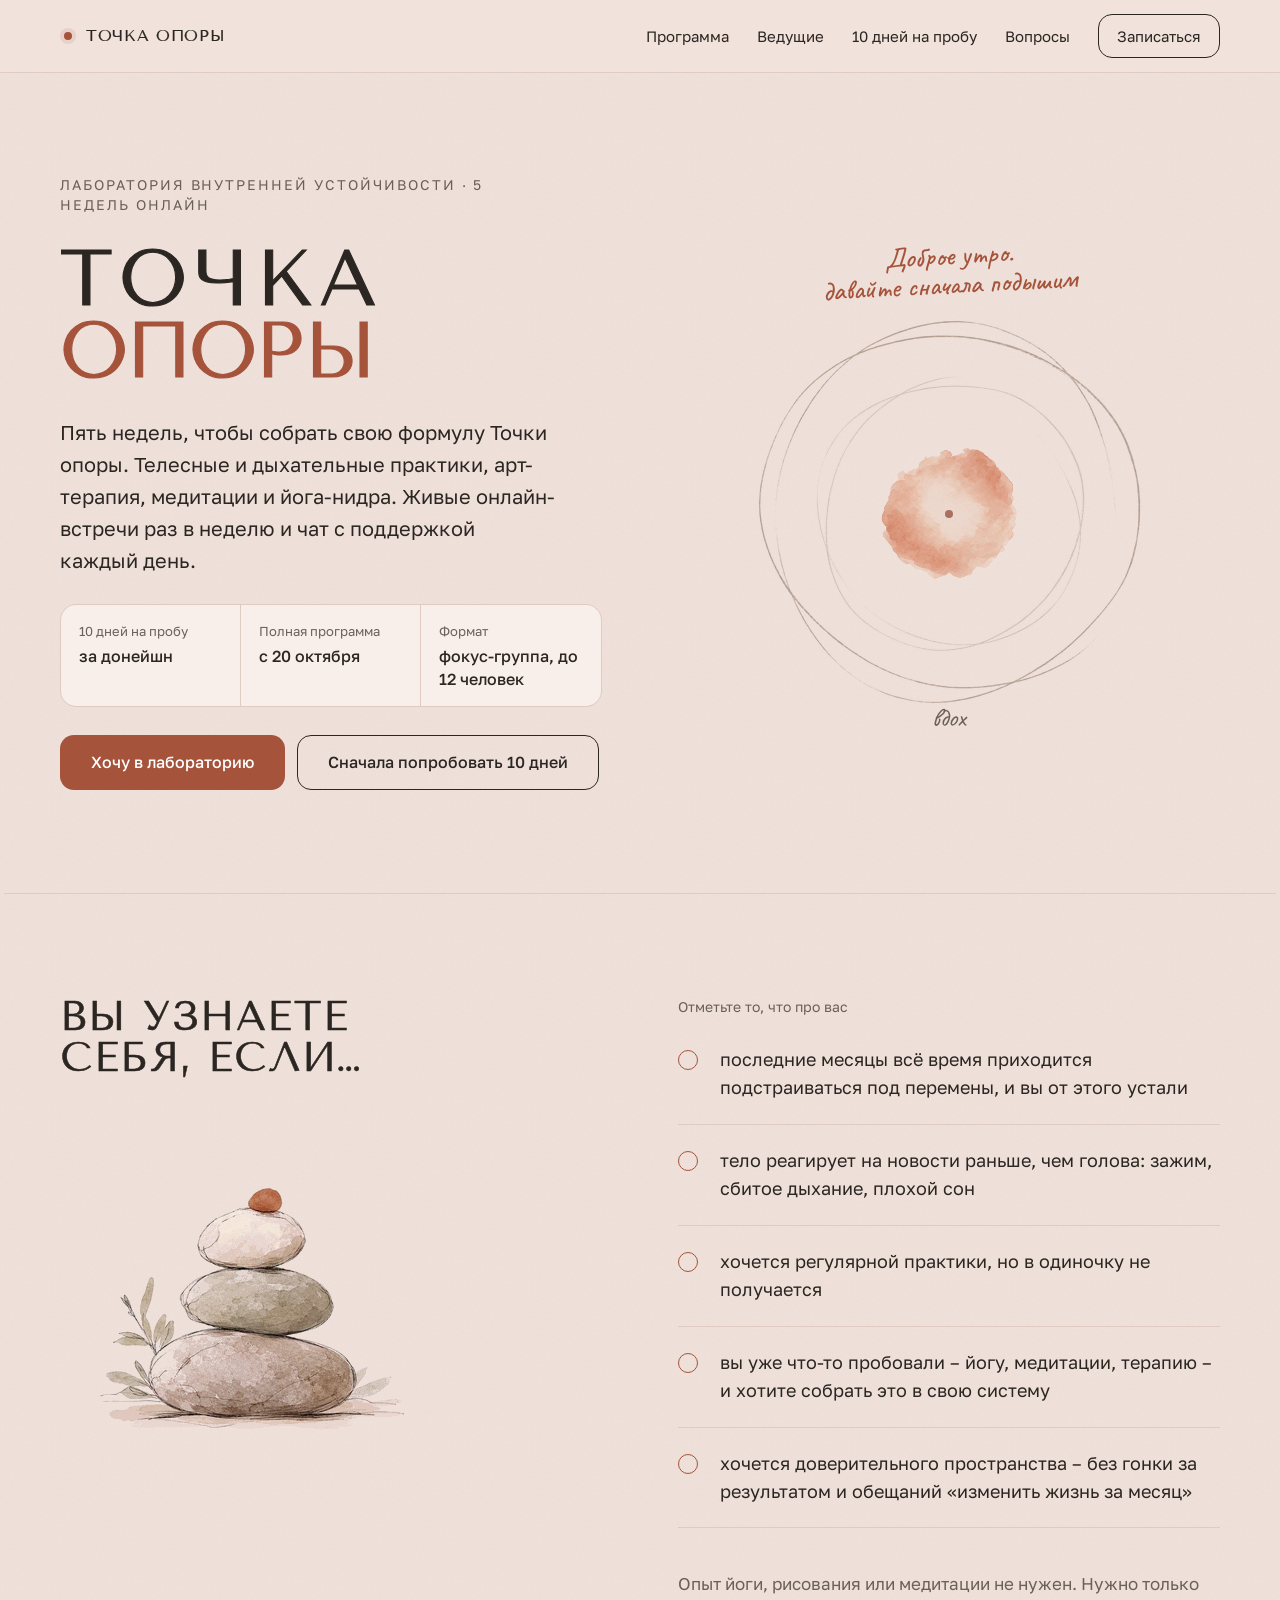
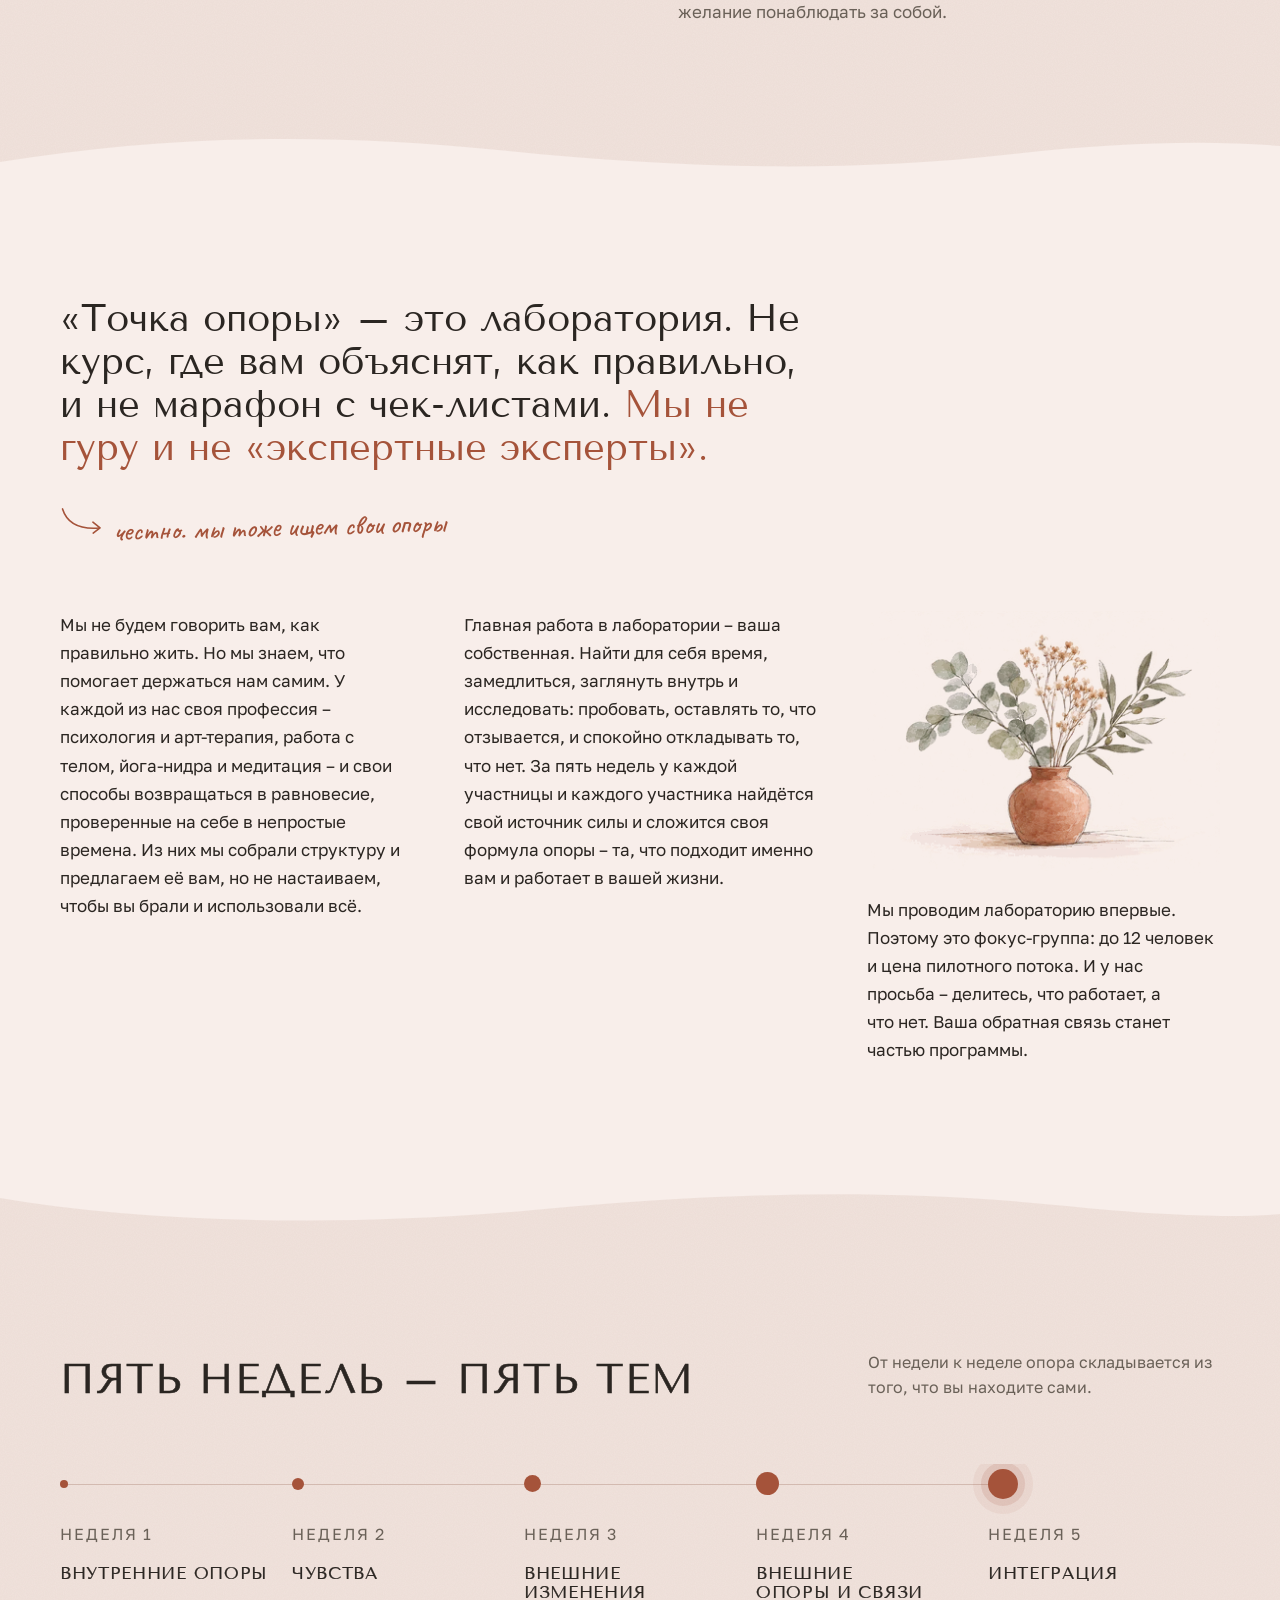
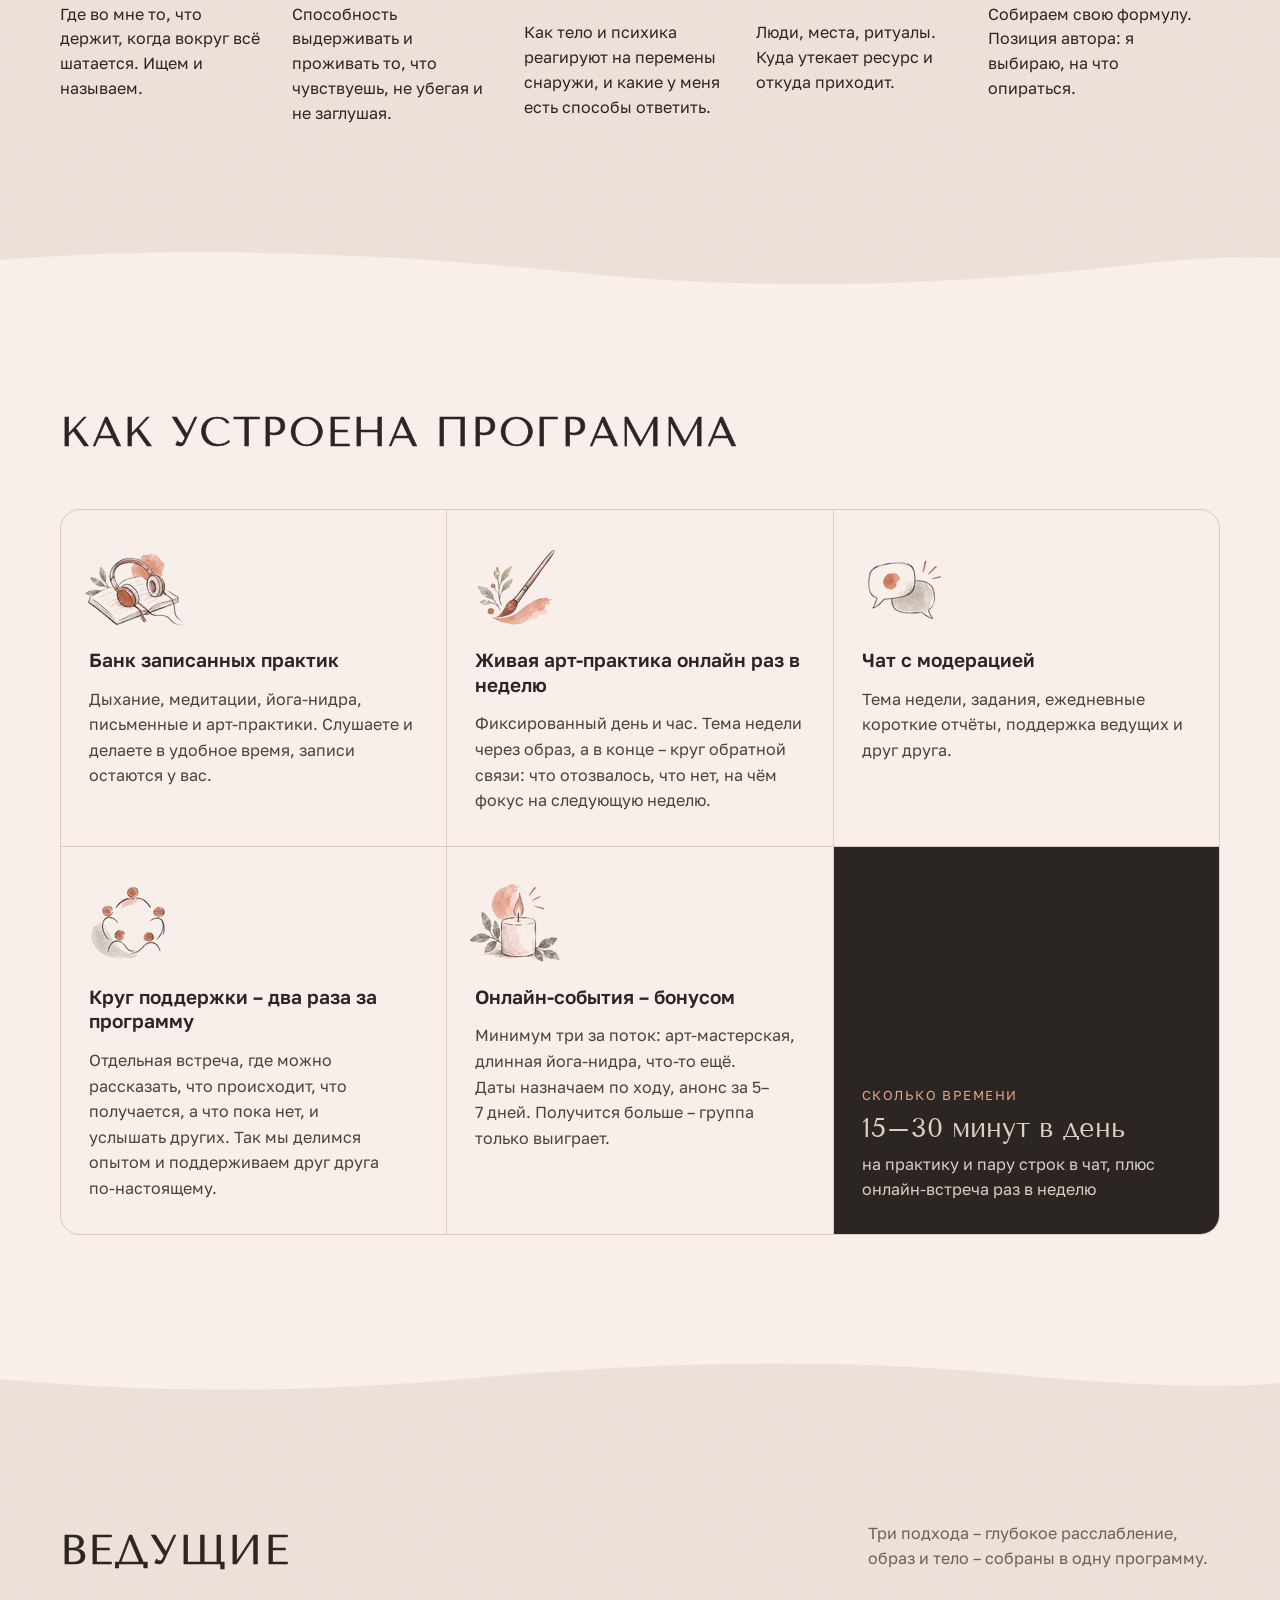
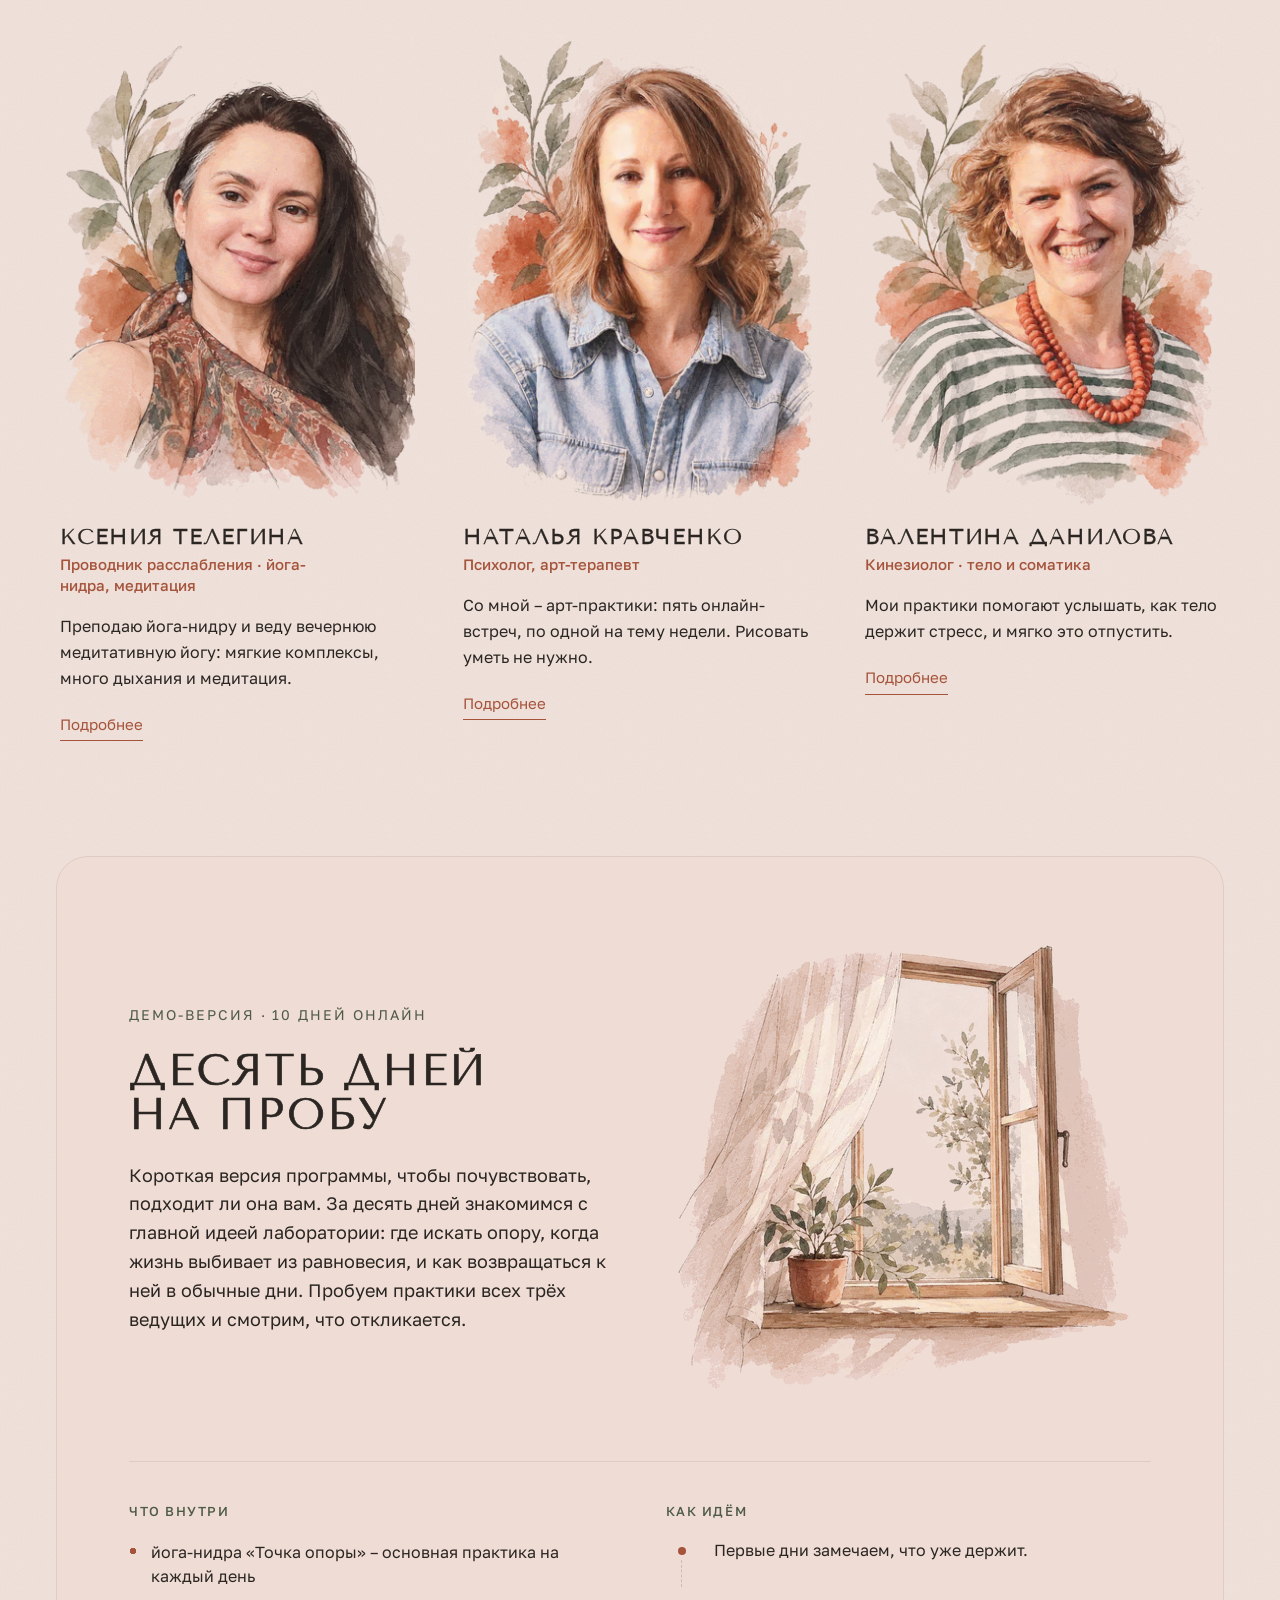
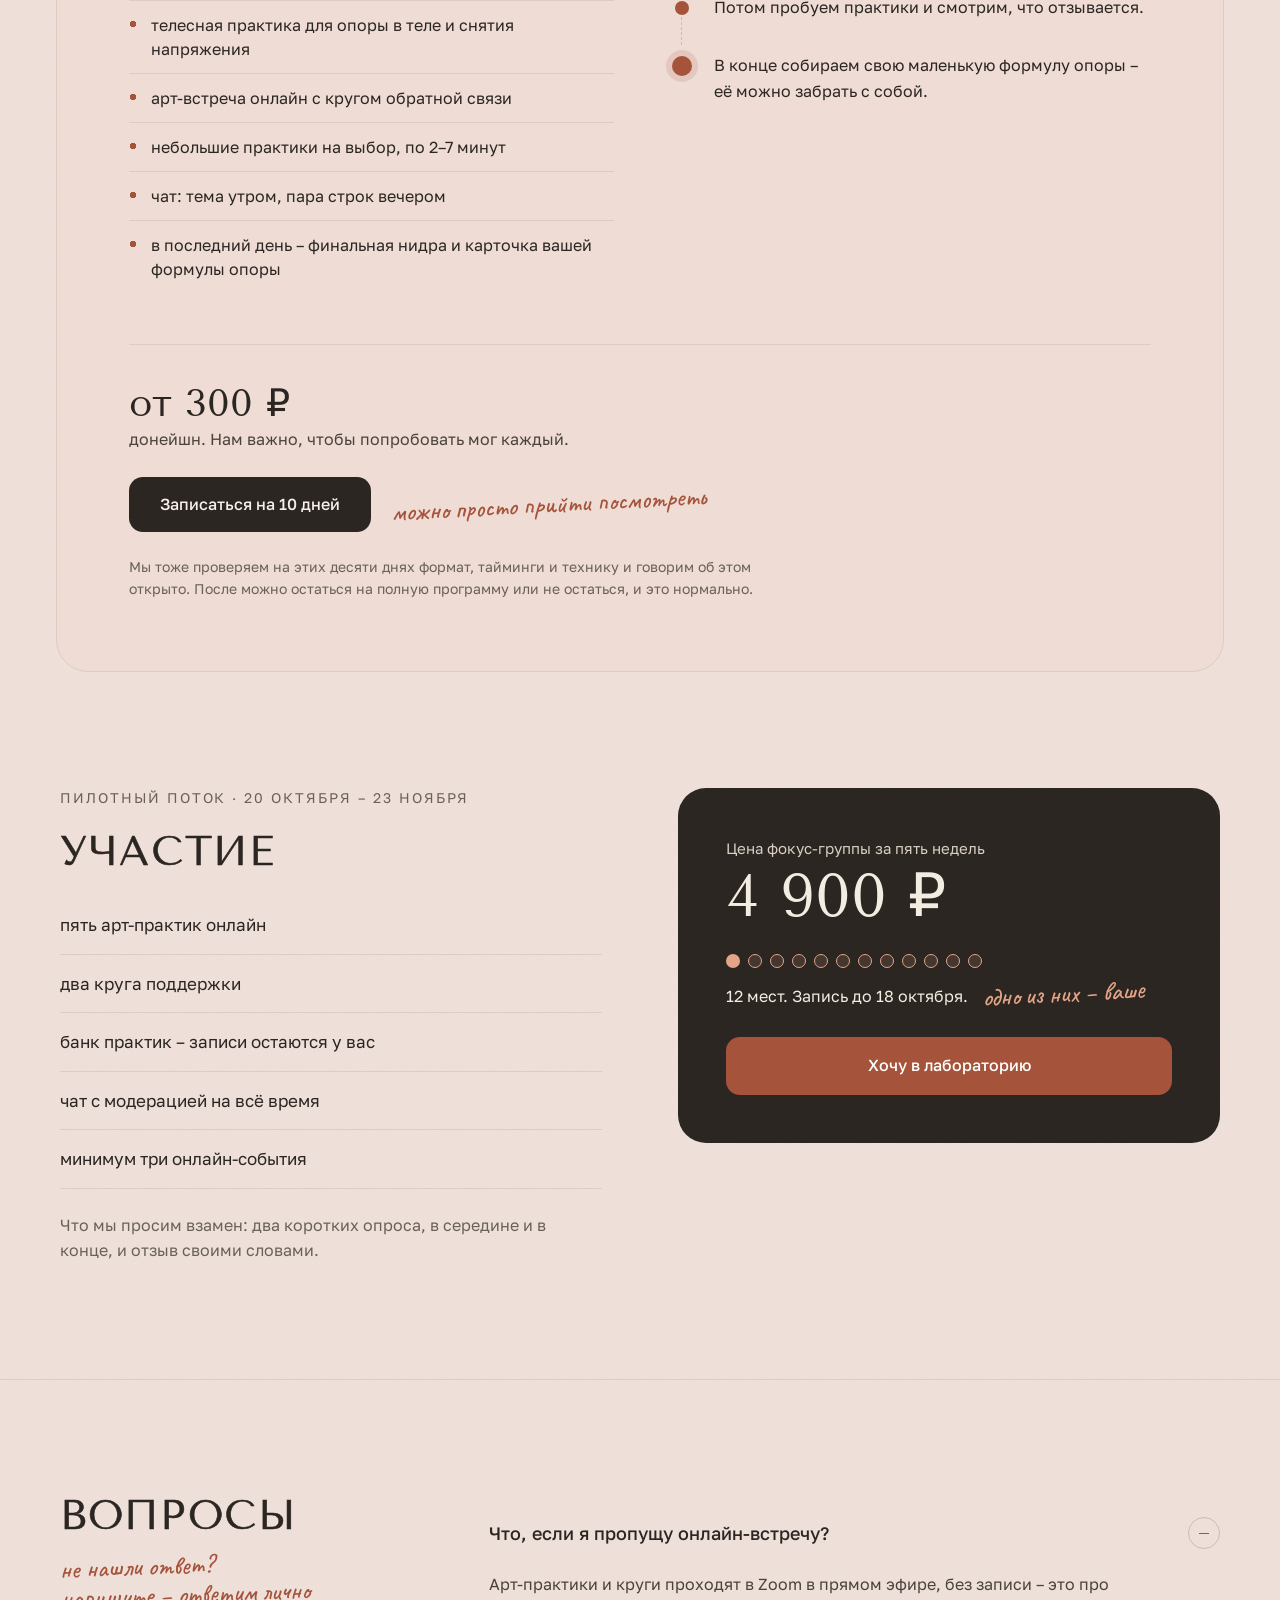
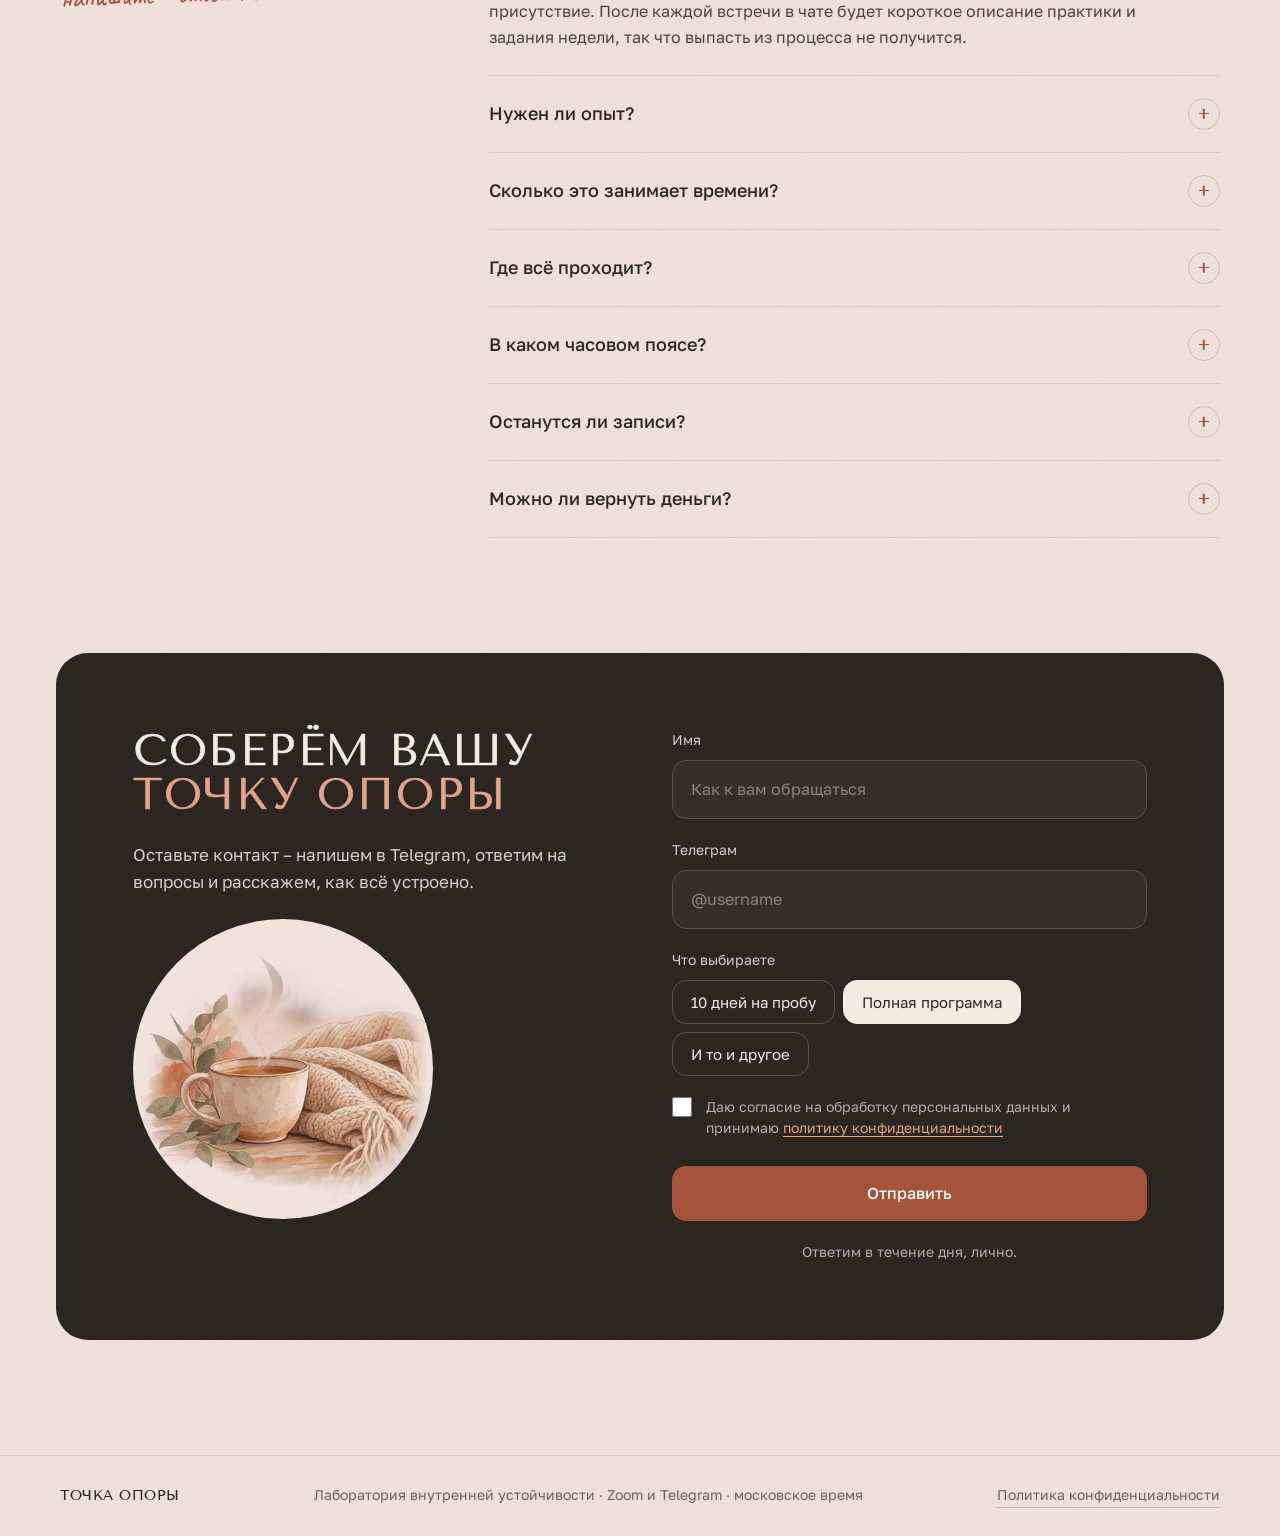
==== commit 88bf36e0: "Выравнивание «Точка опоры» в заголовке, чек-лист без «достигаторства» и «адаптации», формулировки из" ====
--- a/index.html
+++ b/index.html
@@ -146,11 +146,11 @@
   <div class="who-list">
     <p class="who-hint" id="who-hint">Отметьте то, что про вас</p>
     <div role="group" aria-labelledby="who-hint">
-      <button class="chk" type="button" aria-pressed="false"><span class="chk-dot" aria-hidden="true"></span><span>последние месяцы живёте в режиме постоянной адаптации и устали от этого</span></button>
+      <button class="chk" type="button" aria-pressed="false"><span class="chk-dot" aria-hidden="true"></span><span>последние месяцы всё время приходится подстраиваться под перемены, и вы от этого устали</span></button>
       <button class="chk" type="button" aria-pressed="false"><span class="chk-dot" aria-hidden="true"></span><span>тело реагирует на новости раньше, чем голова: зажим, сбитое дыхание, плохой сон</span></button>
       <button class="chk" type="button" aria-pressed="false"><span class="chk-dot" aria-hidden="true"></span><span>хочется регулярной практики, но в одиночку не получается</span></button>
       <button class="chk" type="button" aria-pressed="false"><span class="chk-dot" aria-hidden="true"></span><span>вы уже что-то пробовали – йогу, медитации, терапию – и хотите собрать это в свою систему</span></button>
-      <button class="chk" type="button" aria-pressed="false"><span class="chk-dot" aria-hidden="true"></span><span>нужно бережное пространство без достигаторства и обещаний «изменить жизнь за месяц»</span></button>
+      <button class="chk" type="button" aria-pressed="false"><span class="chk-dot" aria-hidden="true"></span><span>хочется доверительного пространства – без гонки за результатом и обещаний «изменить жизнь за месяц»</span></button>
     </div>
     <div class="who-foot">
       <div aria-live="polite">
@@ -176,7 +176,7 @@
     </p>
     <div class="lab-cols">
       <p>Мы не будем говорить вам, как правильно жить. Но мы знаем, что помогает держаться нам самим. У каждой из нас своя профессия – психология и арт-терапия, работа с телом, йога-нидра и медитация – и свои способы возвращаться в равновесие, проверенные на себе в непростые времена. Из них мы собрали структуру и предлагаем её вам, но не настаиваем, чтобы вы брали и использовали всё.</p>
-      <p>Главная работа в лаборатории – ваша собственная. Наблюдать за собой, пробовать, тестировать, оставлять то, что отзывается, и спокойно откладывать то, что нет. За пять недель у каждой участницы и каждого участника сложится своя формула опоры – та, что подходит именно вам и работает именно в вашей жизни.</p>
+      <p>Главная работа в лаборатории – ваша собственная. Найти для себя время, замедлиться, заглянуть внутрь и исследовать: пробовать, оставлять то, что отзывается, и спокойно откладывать то, что нет. За пять недель у каждой участницы и каждого участника найдётся свой источник силы и сложится своя формула опоры – та, что подходит именно вам и работает в вашей жизни.</p>
       <div>
         <img class="lab-art" src="img/il-three-360.webp" srcset="img/il-three-360.webp 360w, img/il-three-720.webp 720w" sizes="(min-width: 1160px) 330px, (min-width: 700px) 45vw, 90vw" width="360" height="270" alt="Три разные ветки – эвкалипт, сухоцвет и олива – в одной глиняной вазе" loading="lazy" decoding="async">
         <p>Мы проводим лабораторию впервые. Поэтому это фокус-группа: до 12 человек и цена пилотного потока. И у нас просьба – делитесь, что работает, а что нет. Ваша обратная связь станет частью программы.</p>
--- a/css/sections.css
+++ b/css/sections.css
@@ -82,7 +82,10 @@
 .h1 {
   font-size: calc(clamp(60px, 9vw, 116px) * var(--hz));
   line-height: .92;
-}
+  letter-spacing: .08em;
+}
+/* «ОПОРЫ» шире «ТОЧКА»: разрядка подобрана, чтобы А и Ы стояли вровень (Tenor Sans, капс) */
+.h1 em { letter-spacing: -.03em; }
 .lead {
   font-size: clamp(18px, 1.6vw, 20px);
   line-height: 1.6;
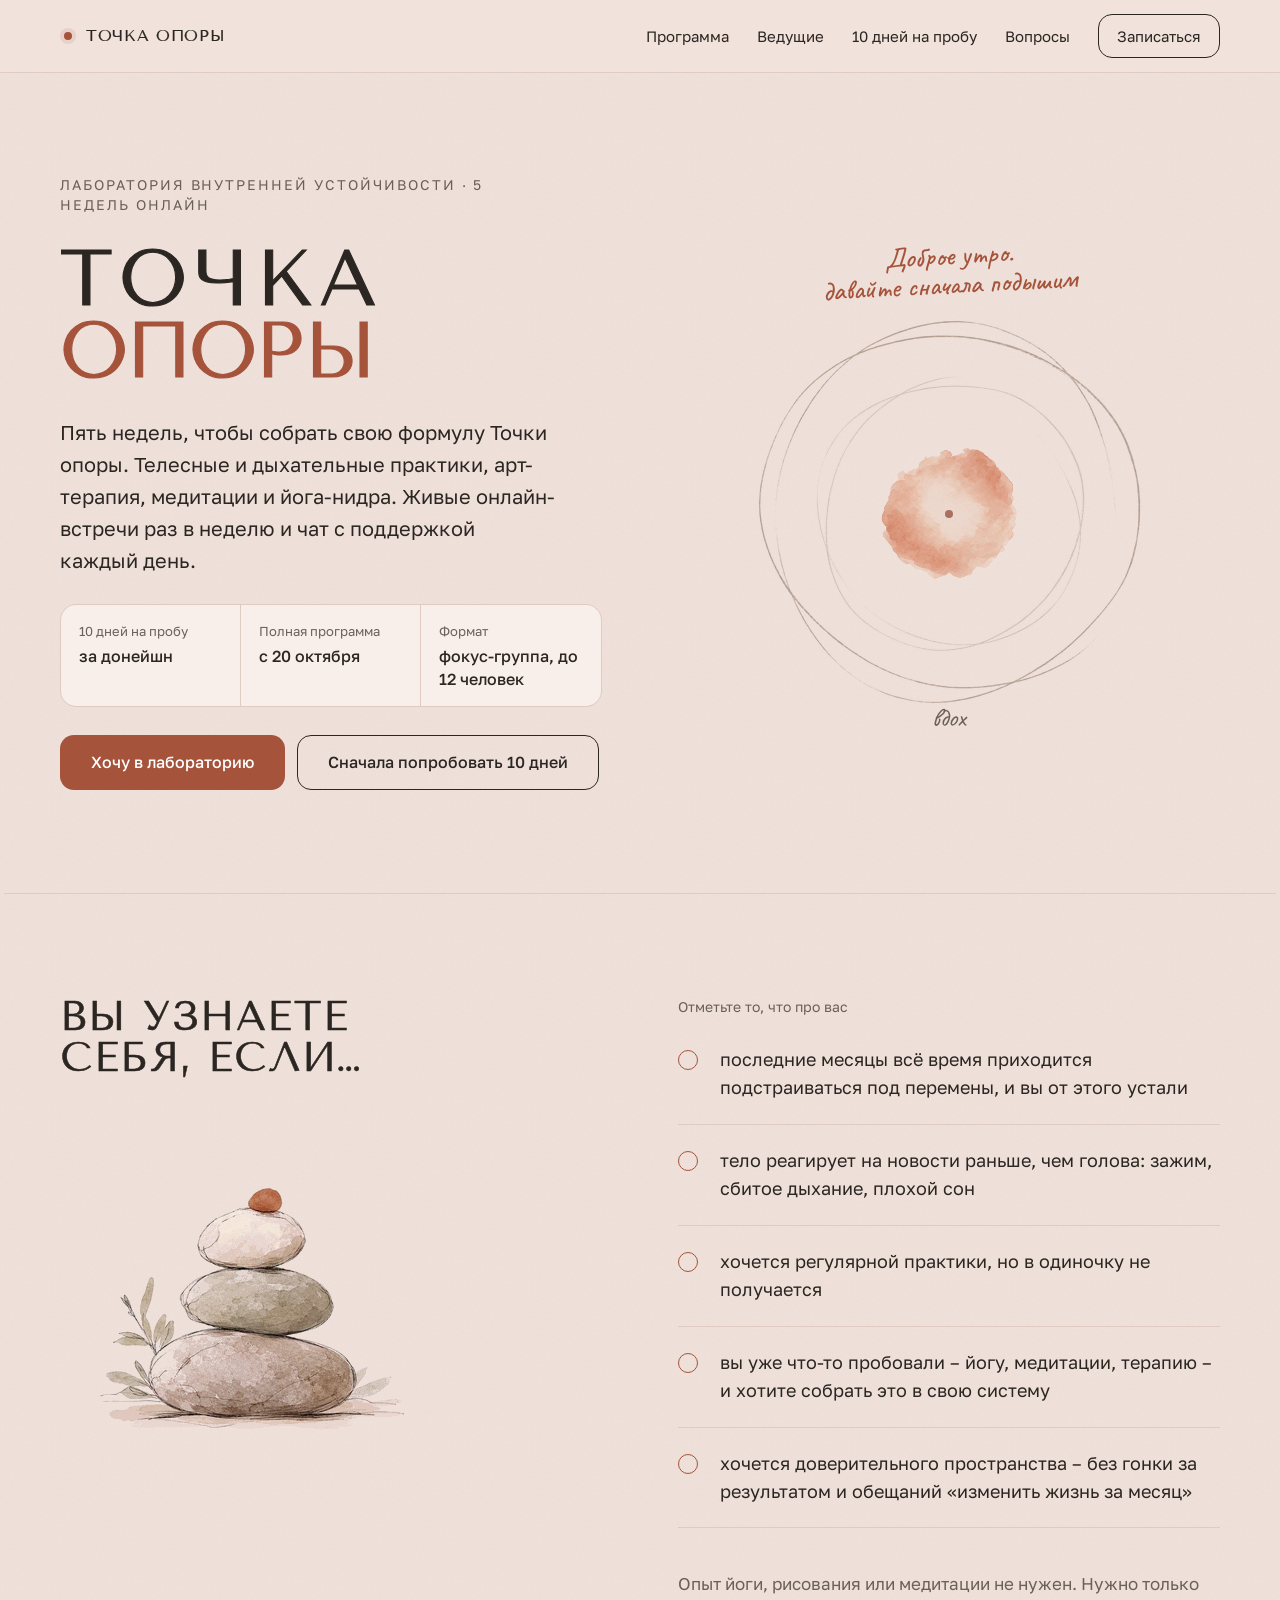
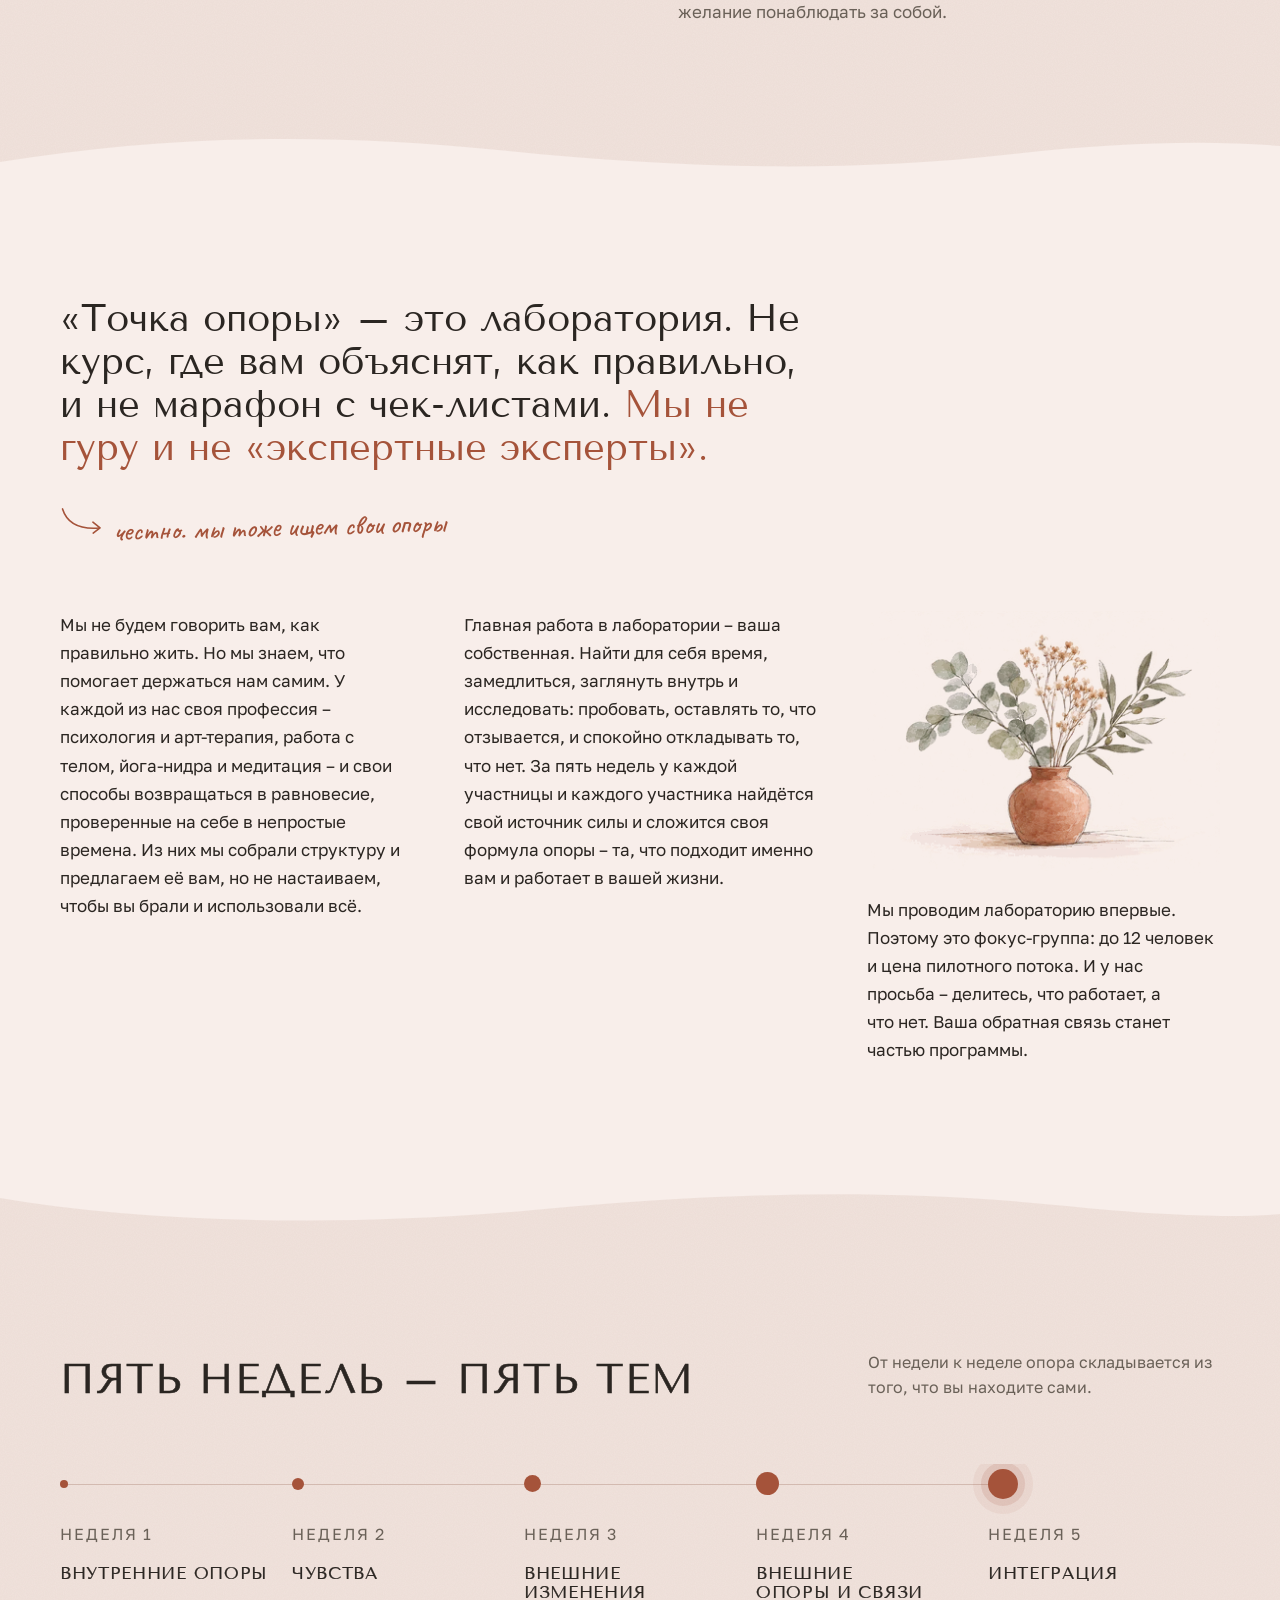
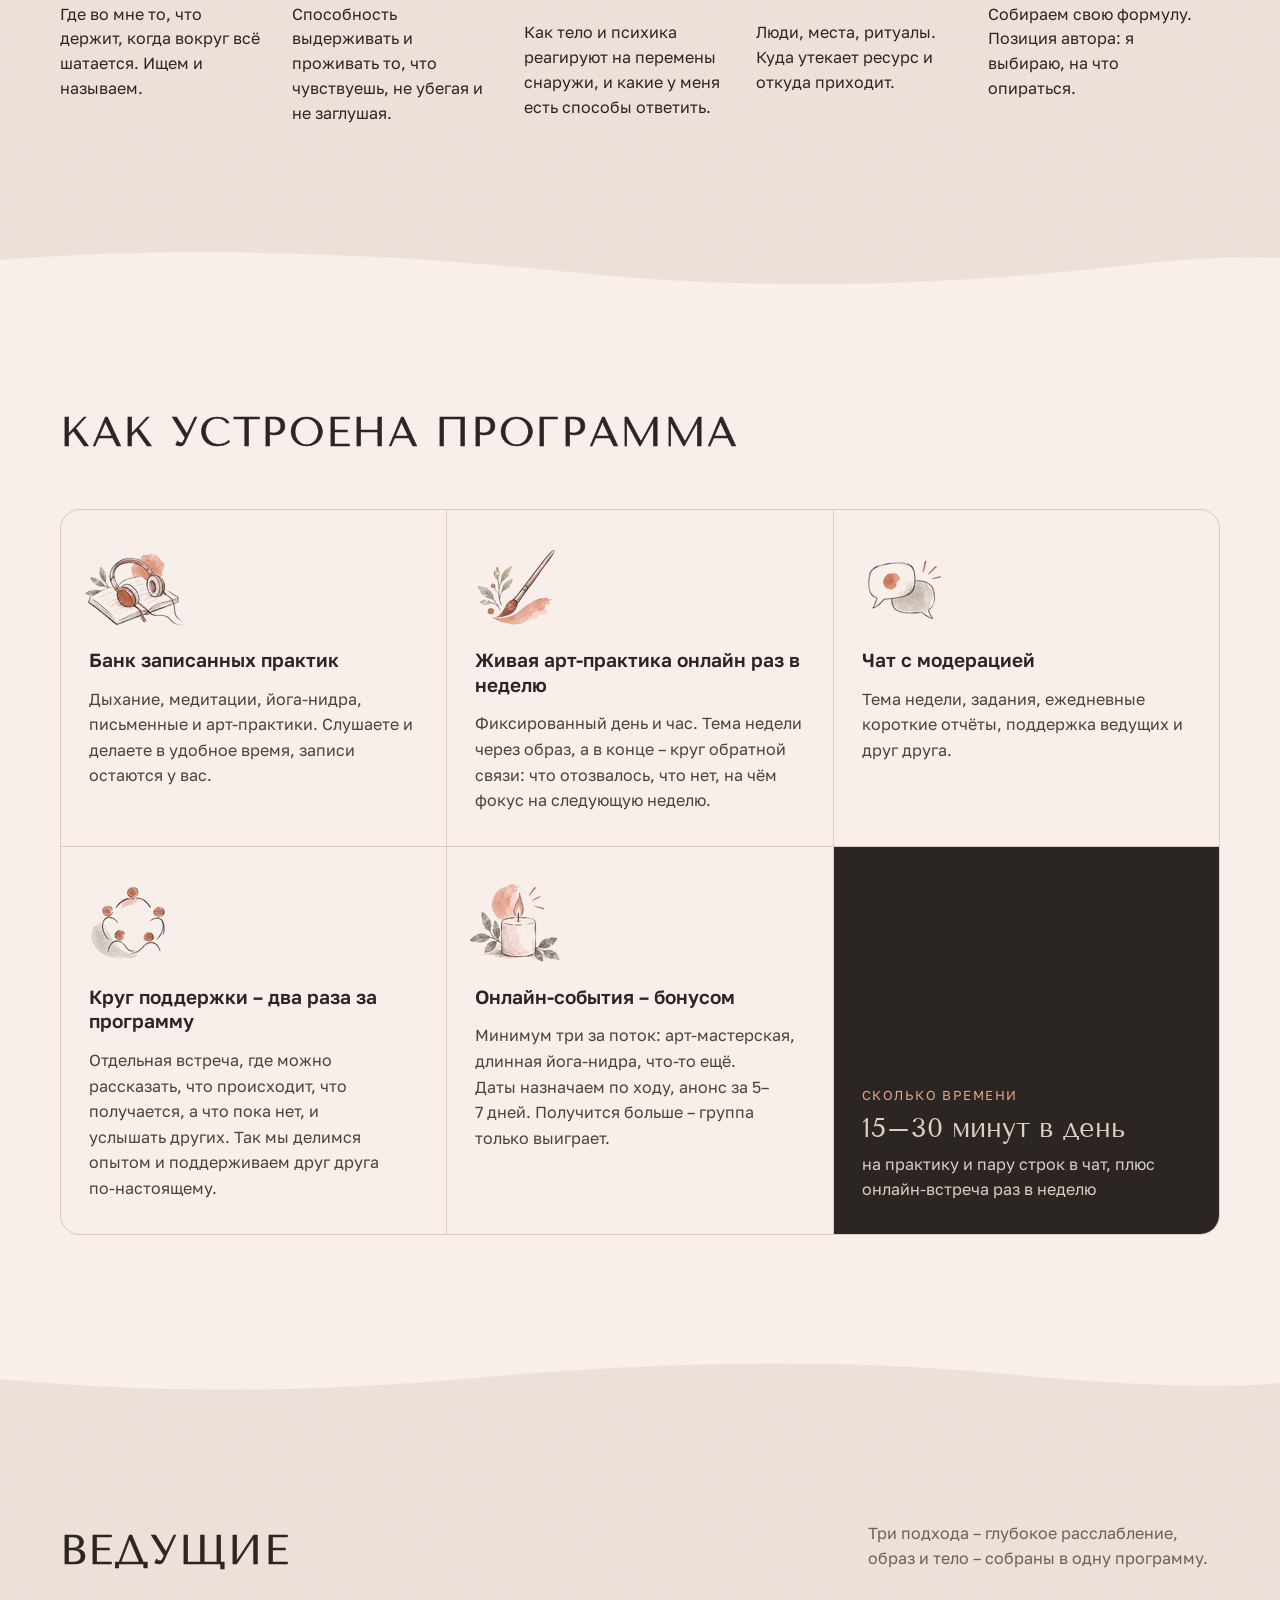
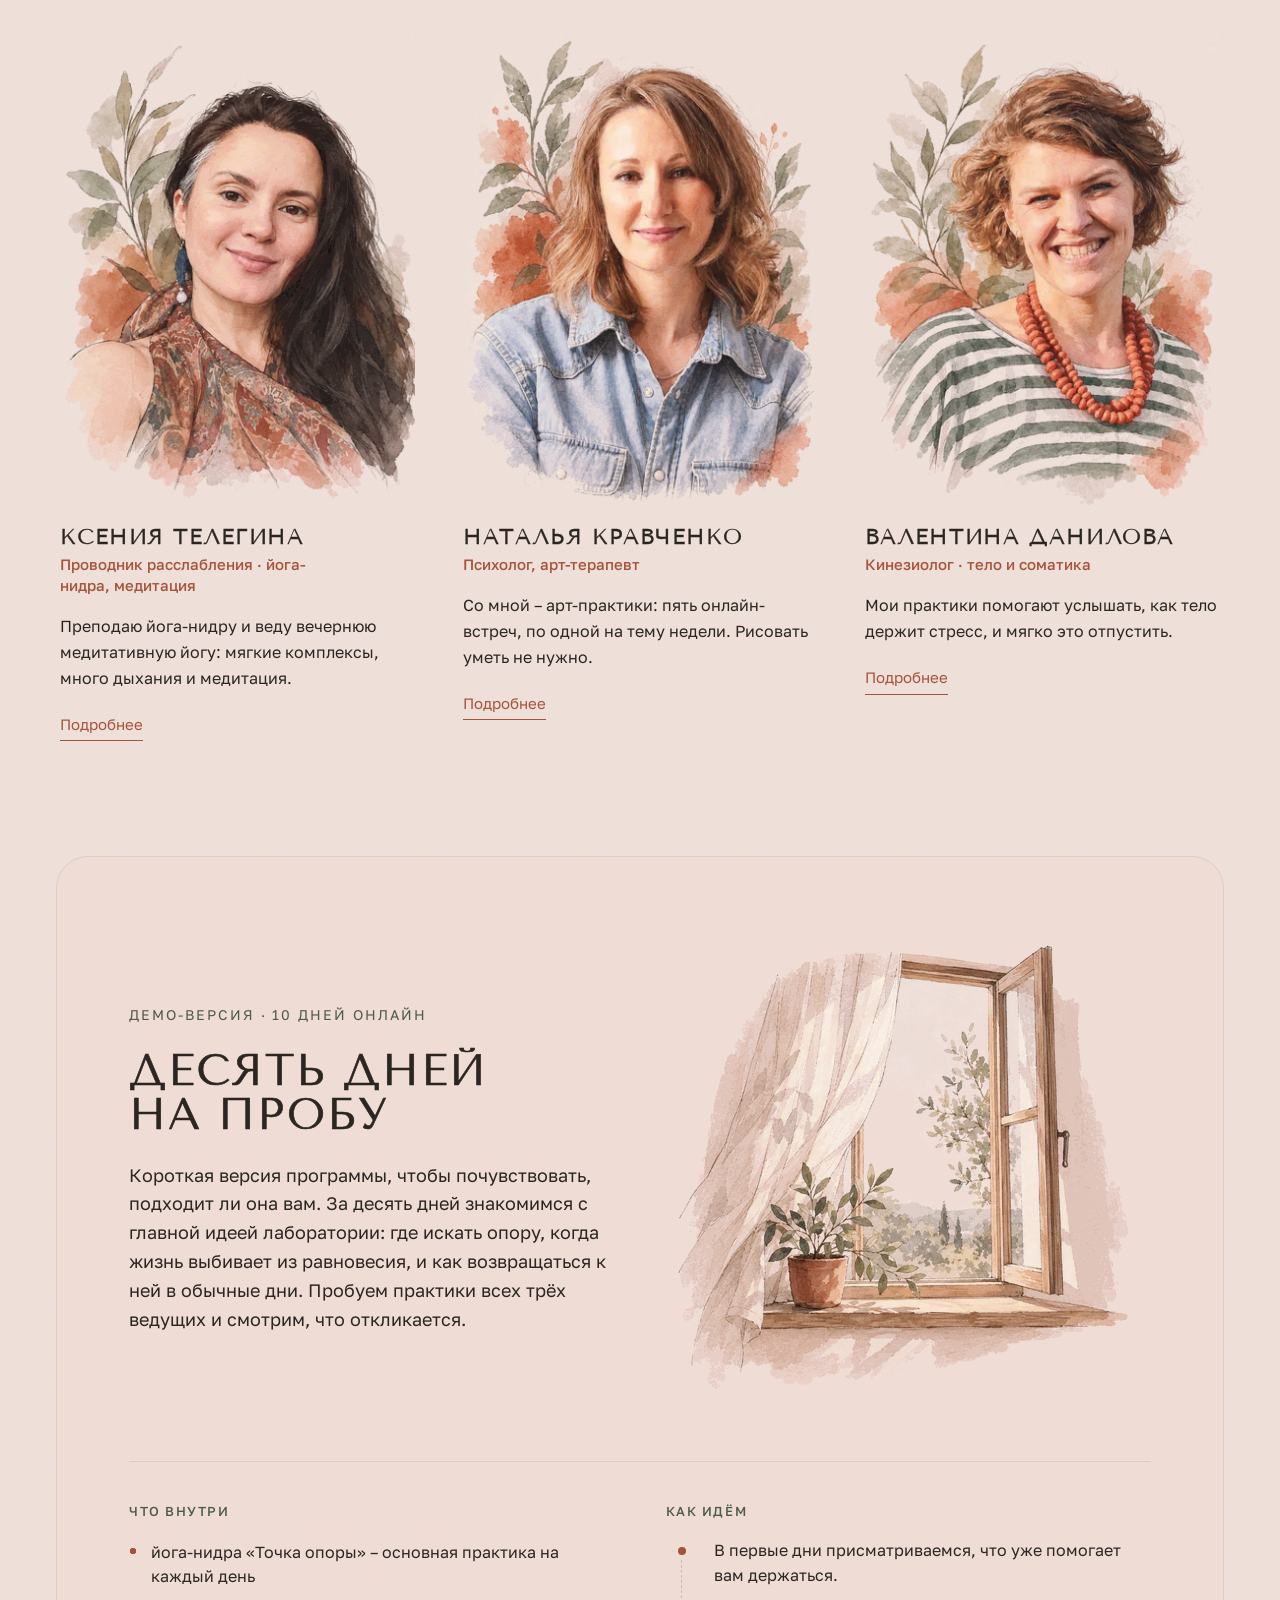
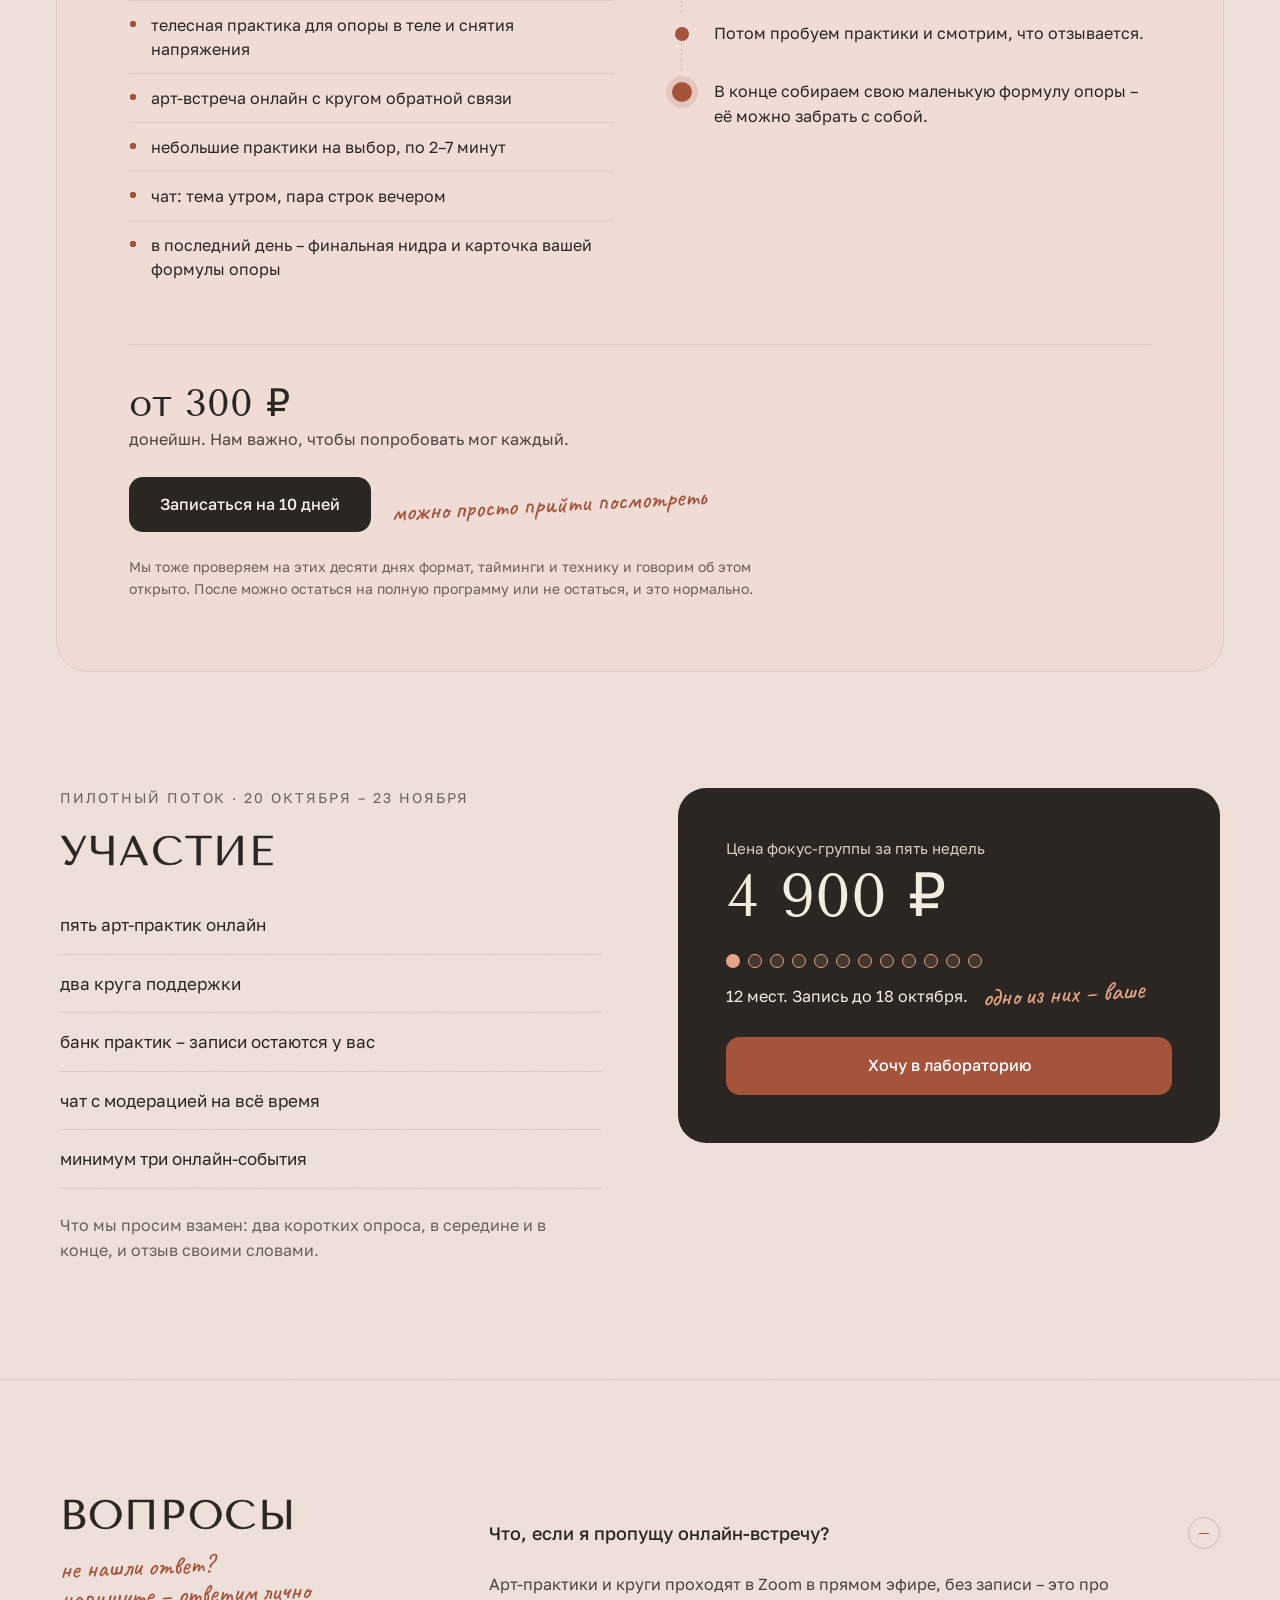
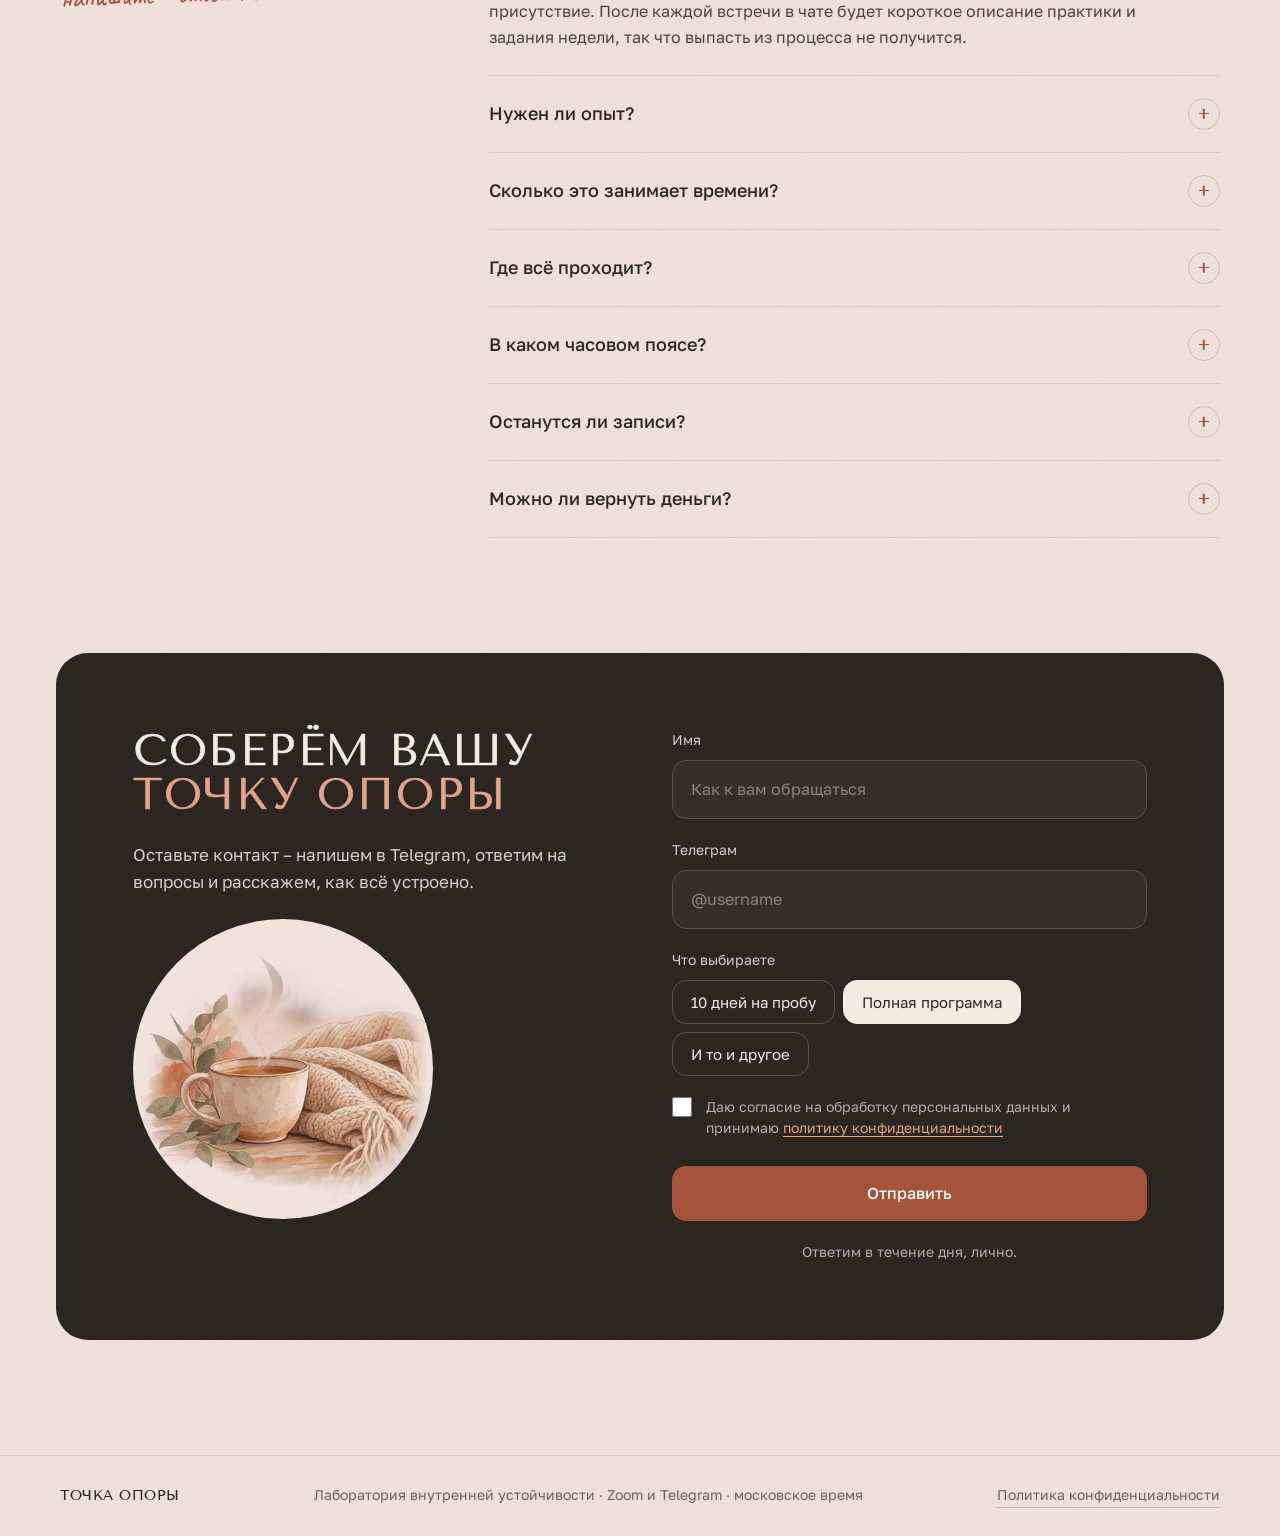
==== commit c5dad618: "«Как идём»: понятная формулировка первого шага Co-Authored-By: Claude Opus 5.5 <noreply@anthropic.co" ====
--- a/index.html
+++ b/index.html
@@ -340,7 +340,7 @@
       <div class="ow-path">
         <h3 class="label">Как идём</h3>
         <ol>
-          <li><i aria-hidden="true"></i><p>Первые дни замечаем, что уже держит.</p></li>
+          <li><i aria-hidden="true"></i><p>В первые дни присматриваемся, что уже помогает вам держаться.</p></li>
           <li><i aria-hidden="true"></i><p>Потом пробуем практики и смотрим, что отзывается.</p></li>
           <li><i aria-hidden="true"></i><p>В конце собираем свою маленькую формулу опоры – её можно забрать с собой.</p></li>
         </ol>
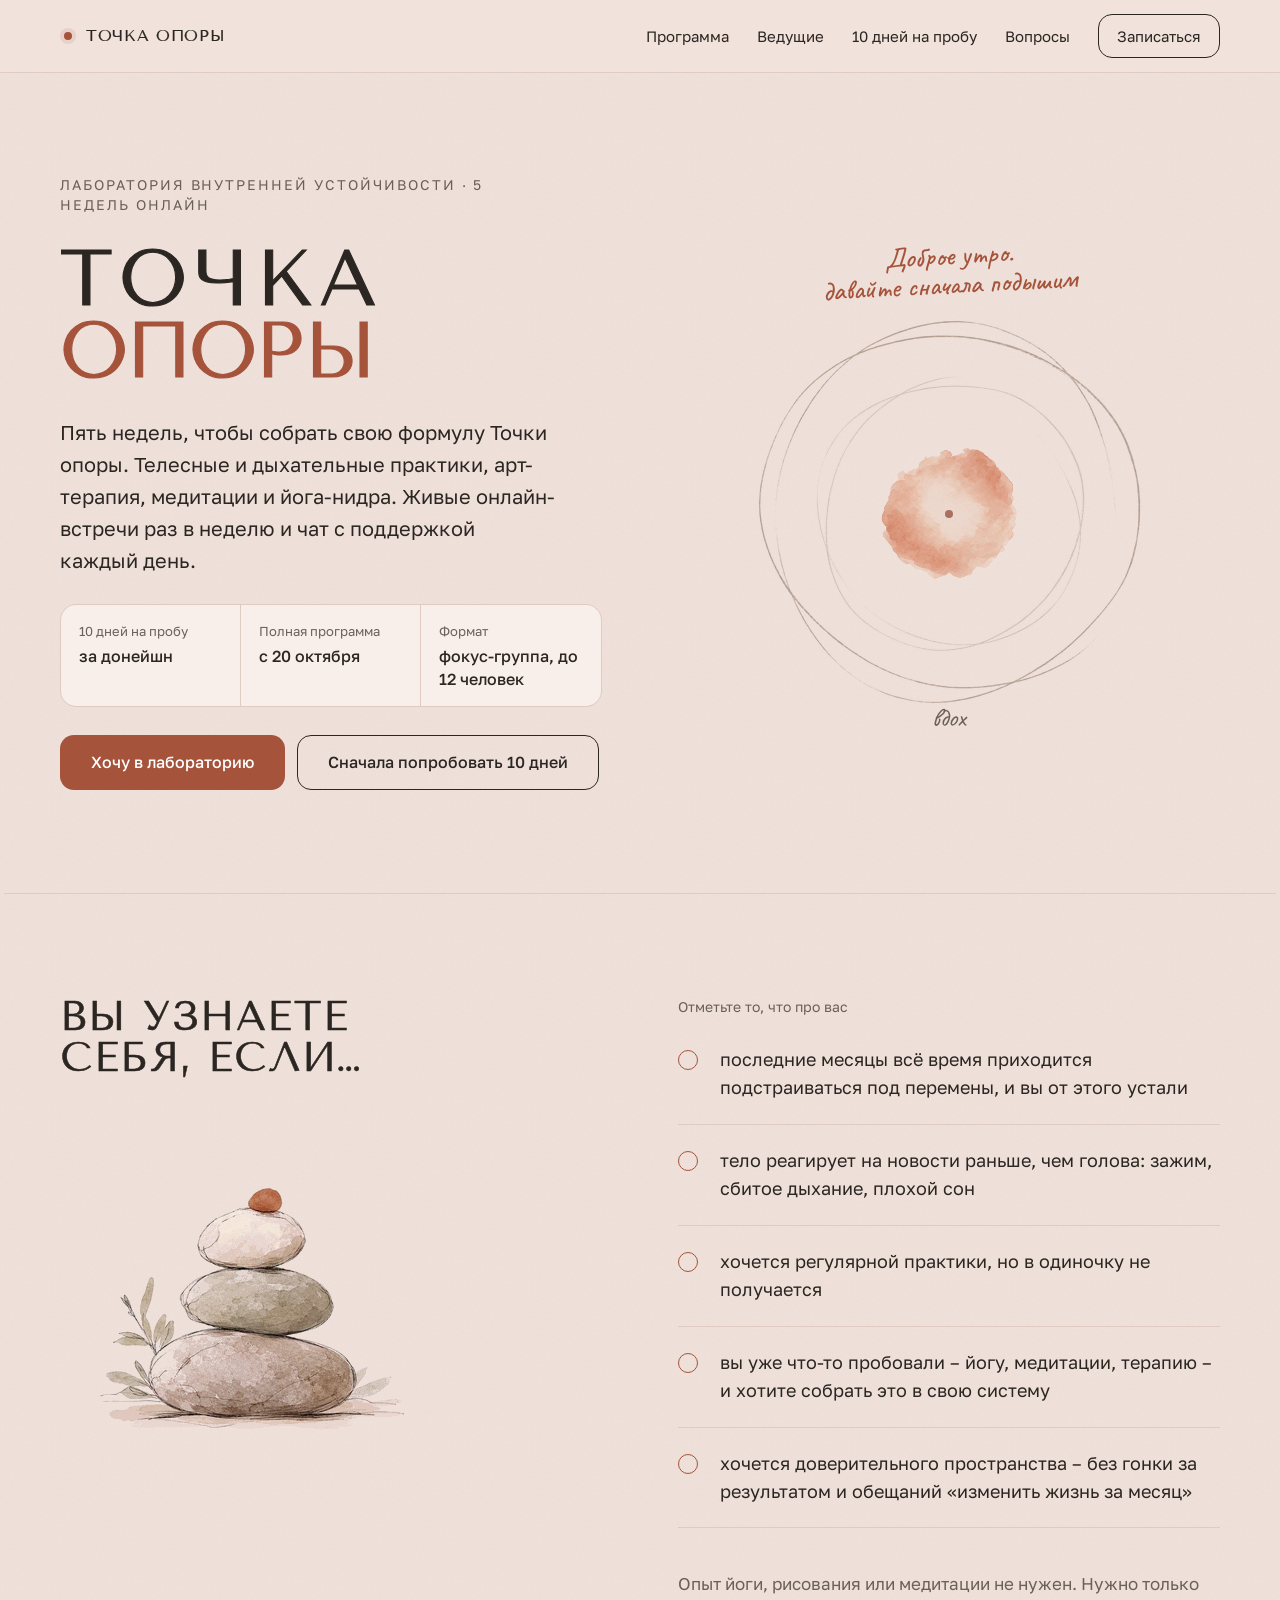
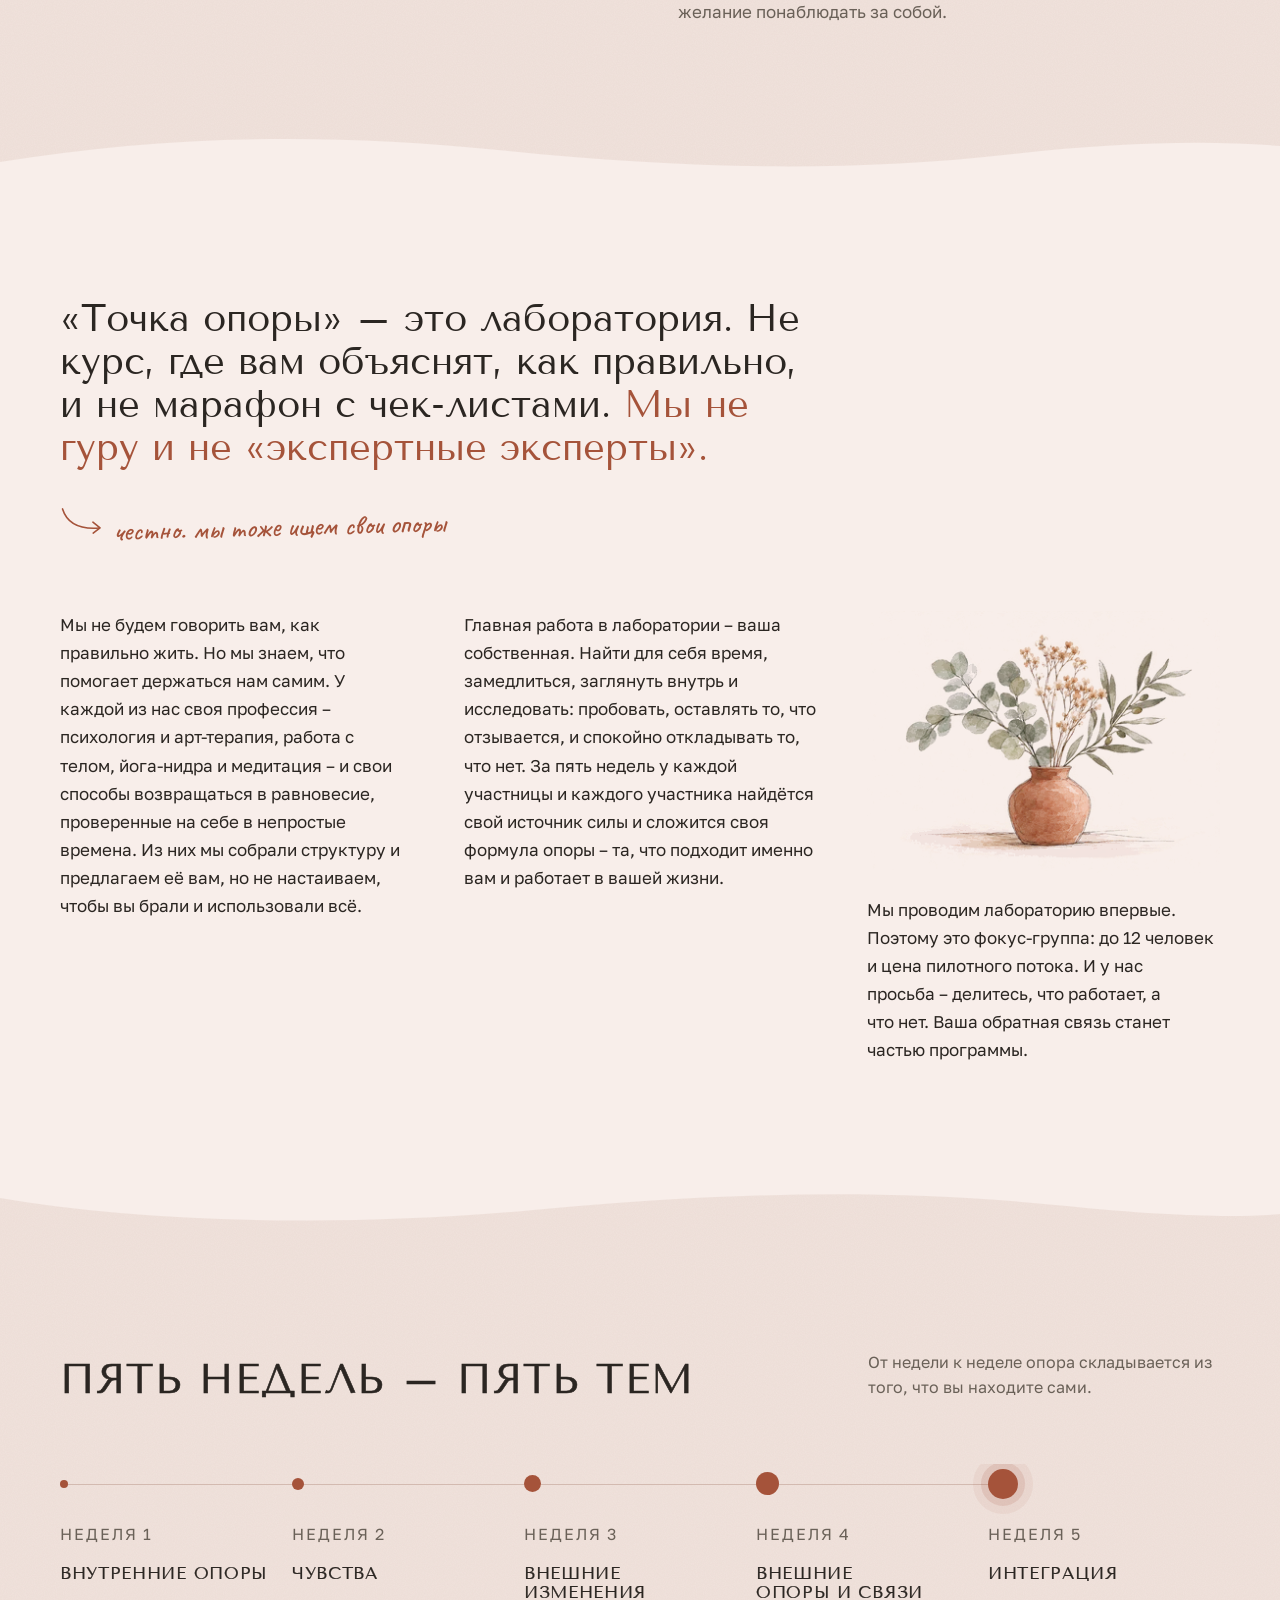
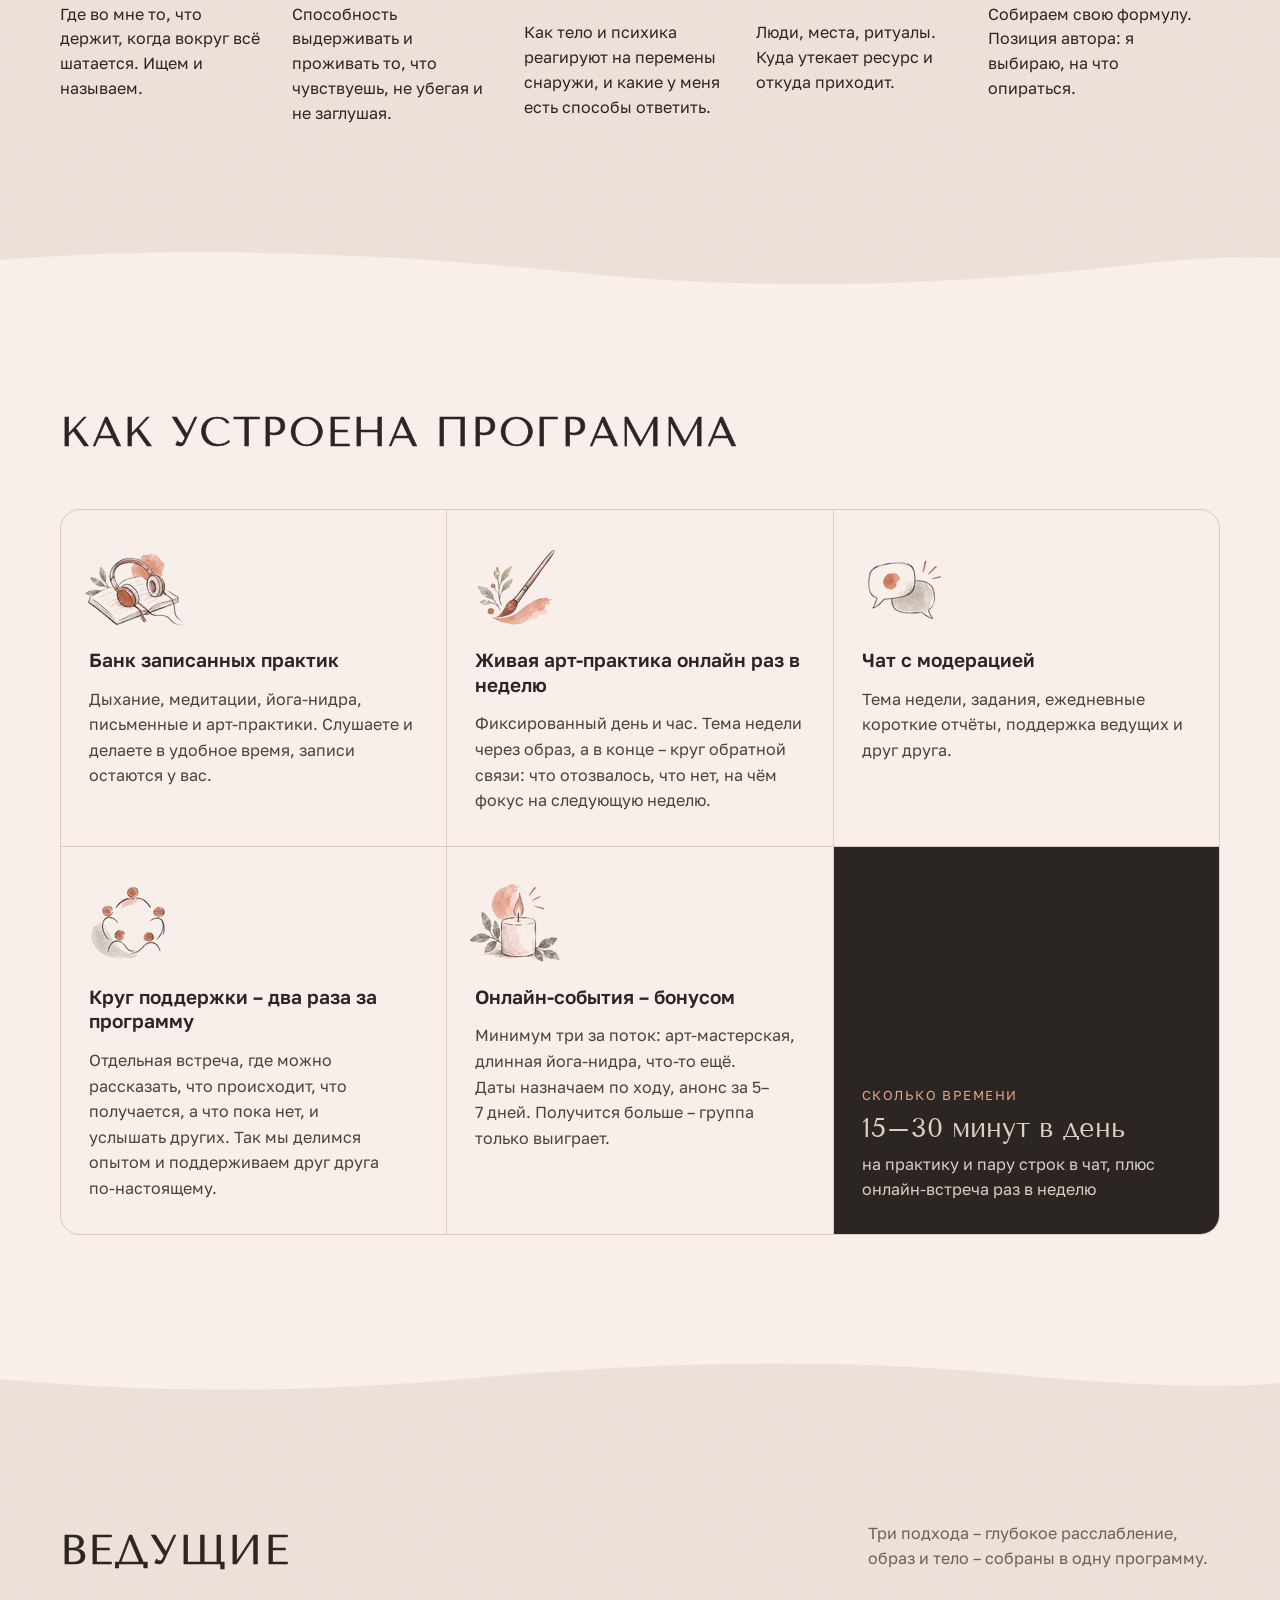
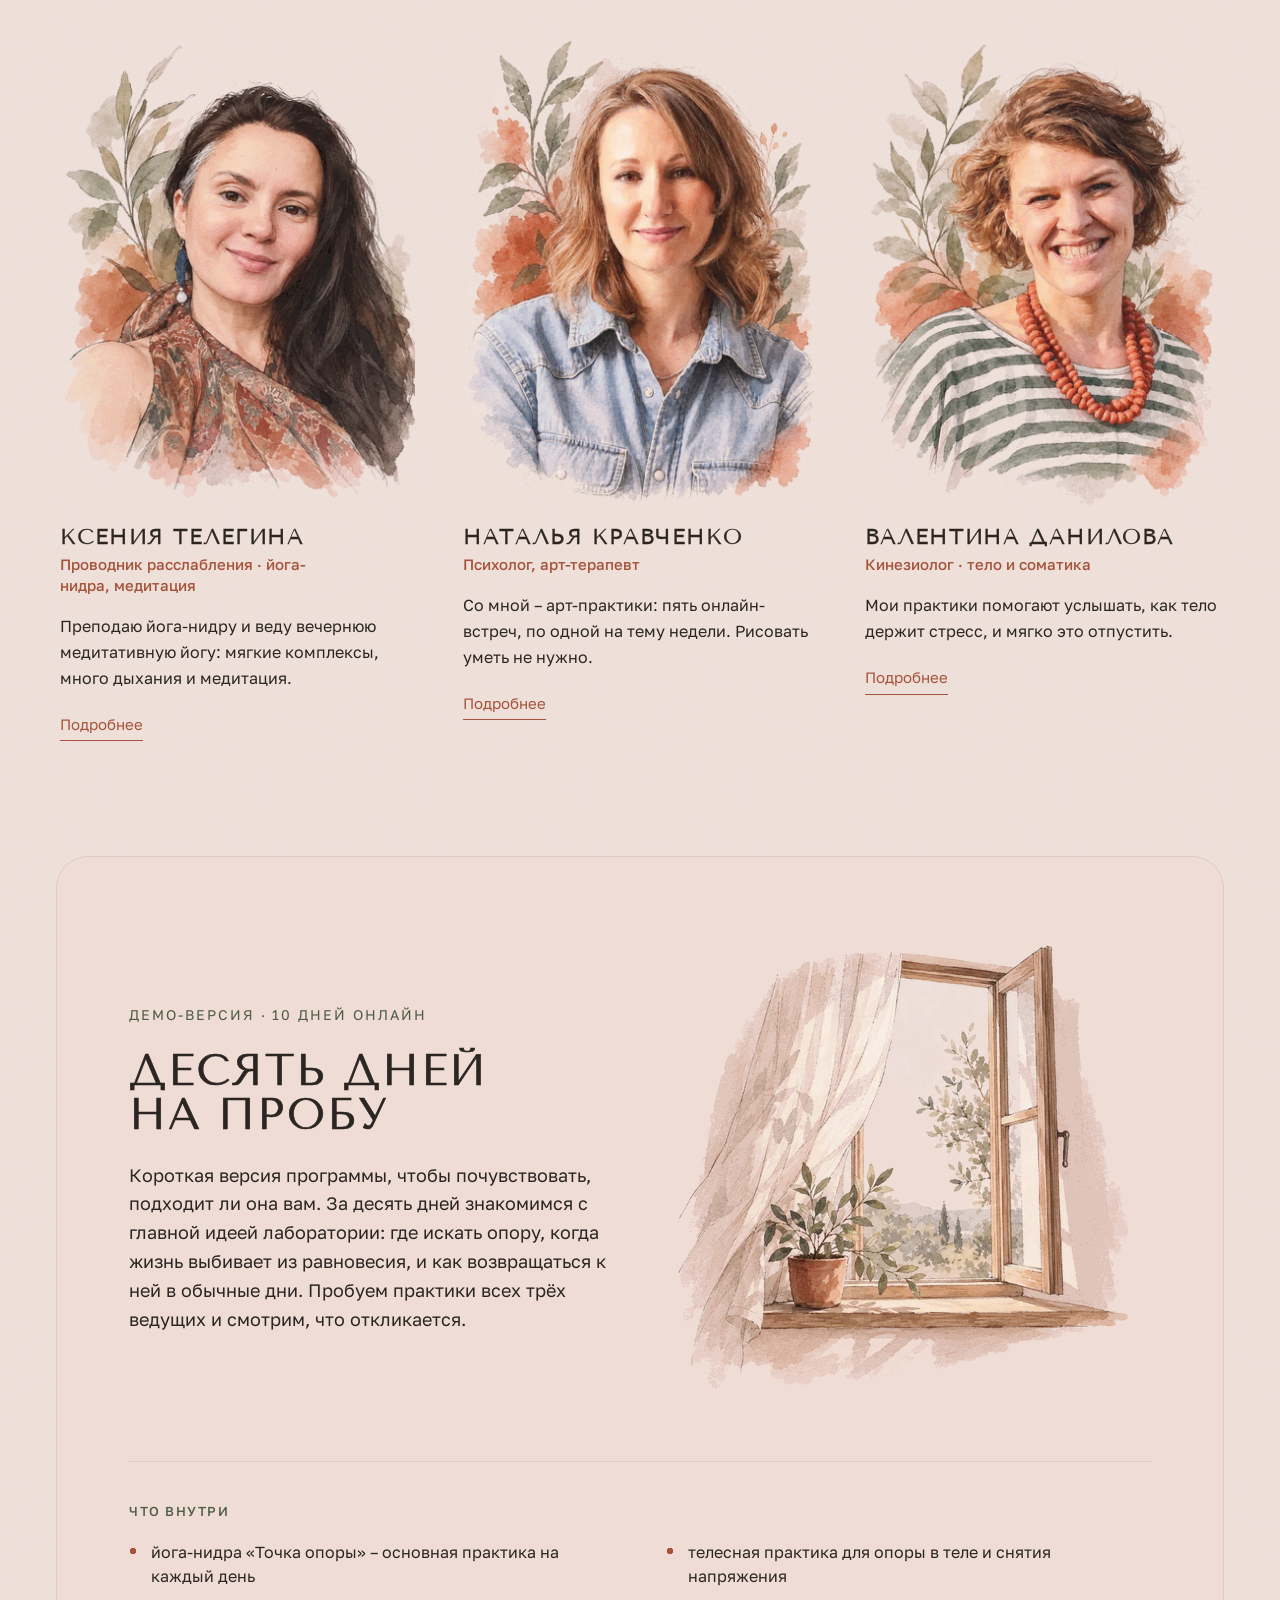
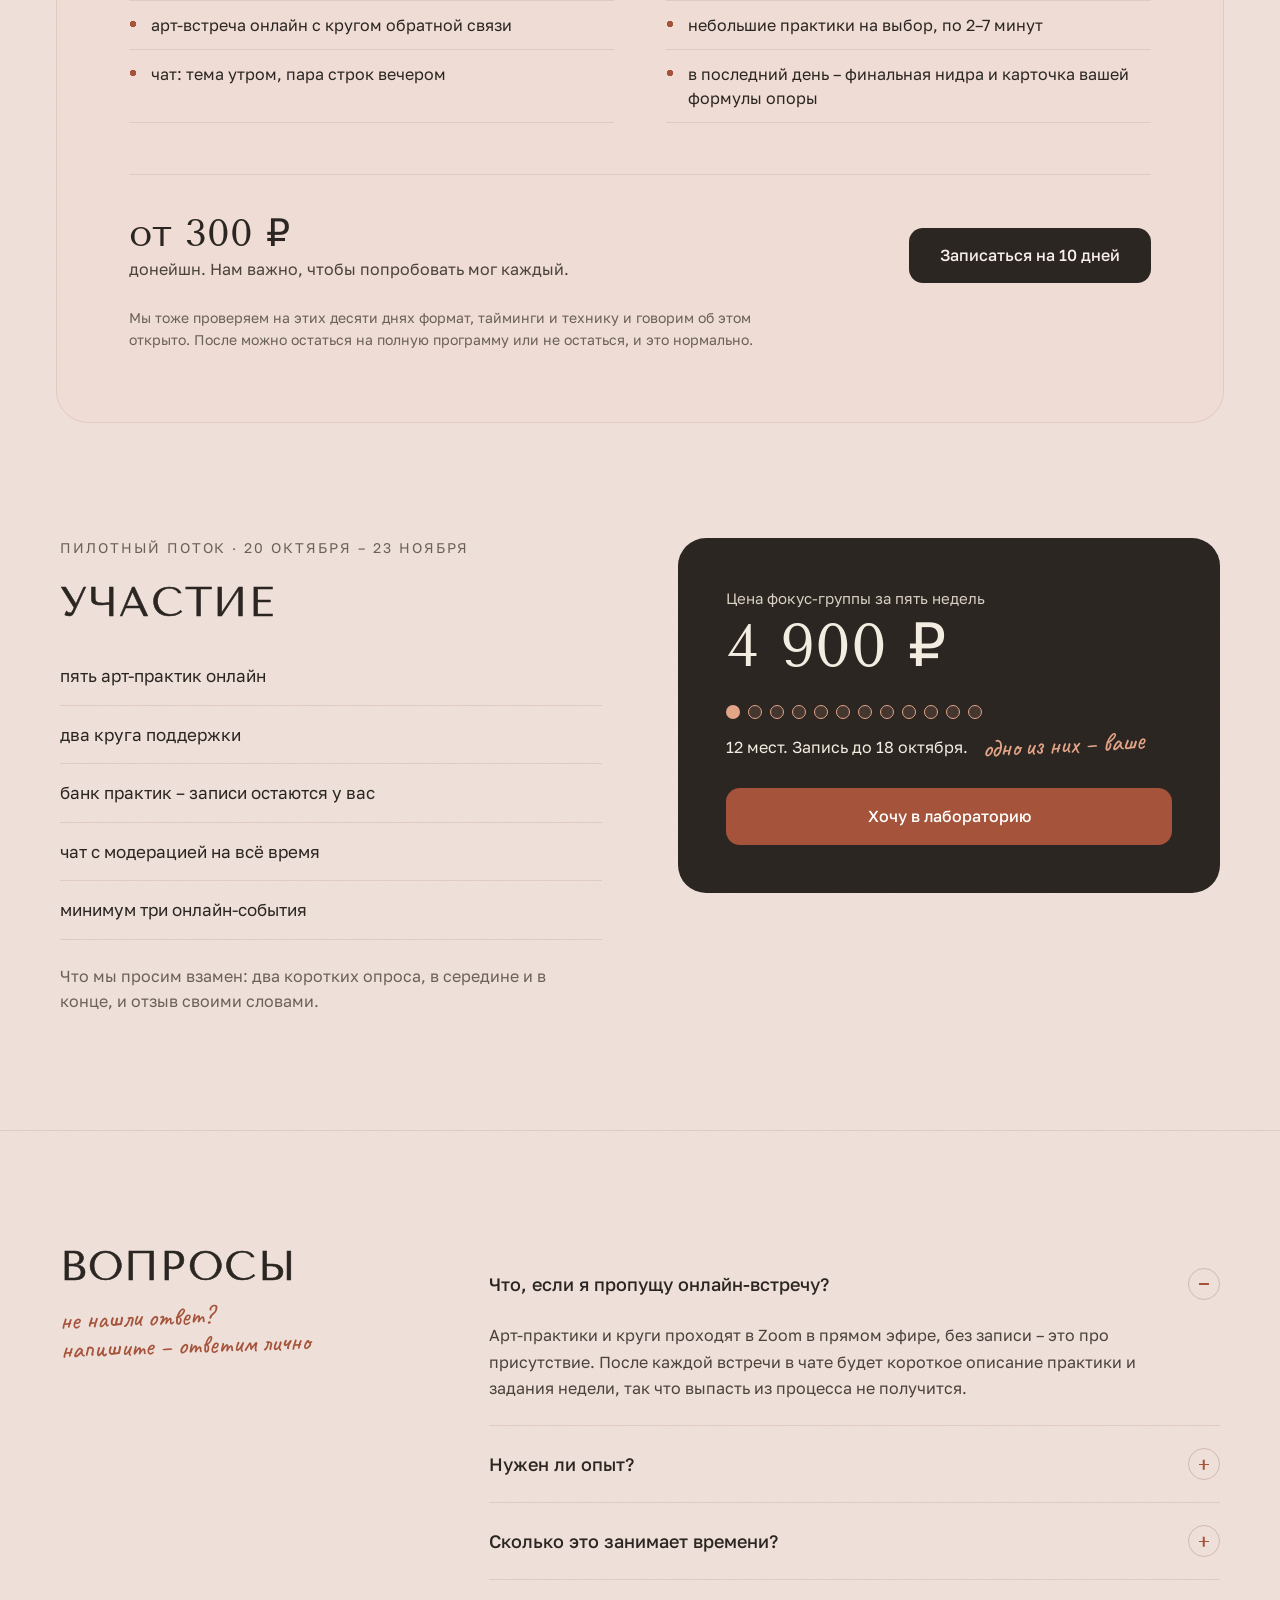
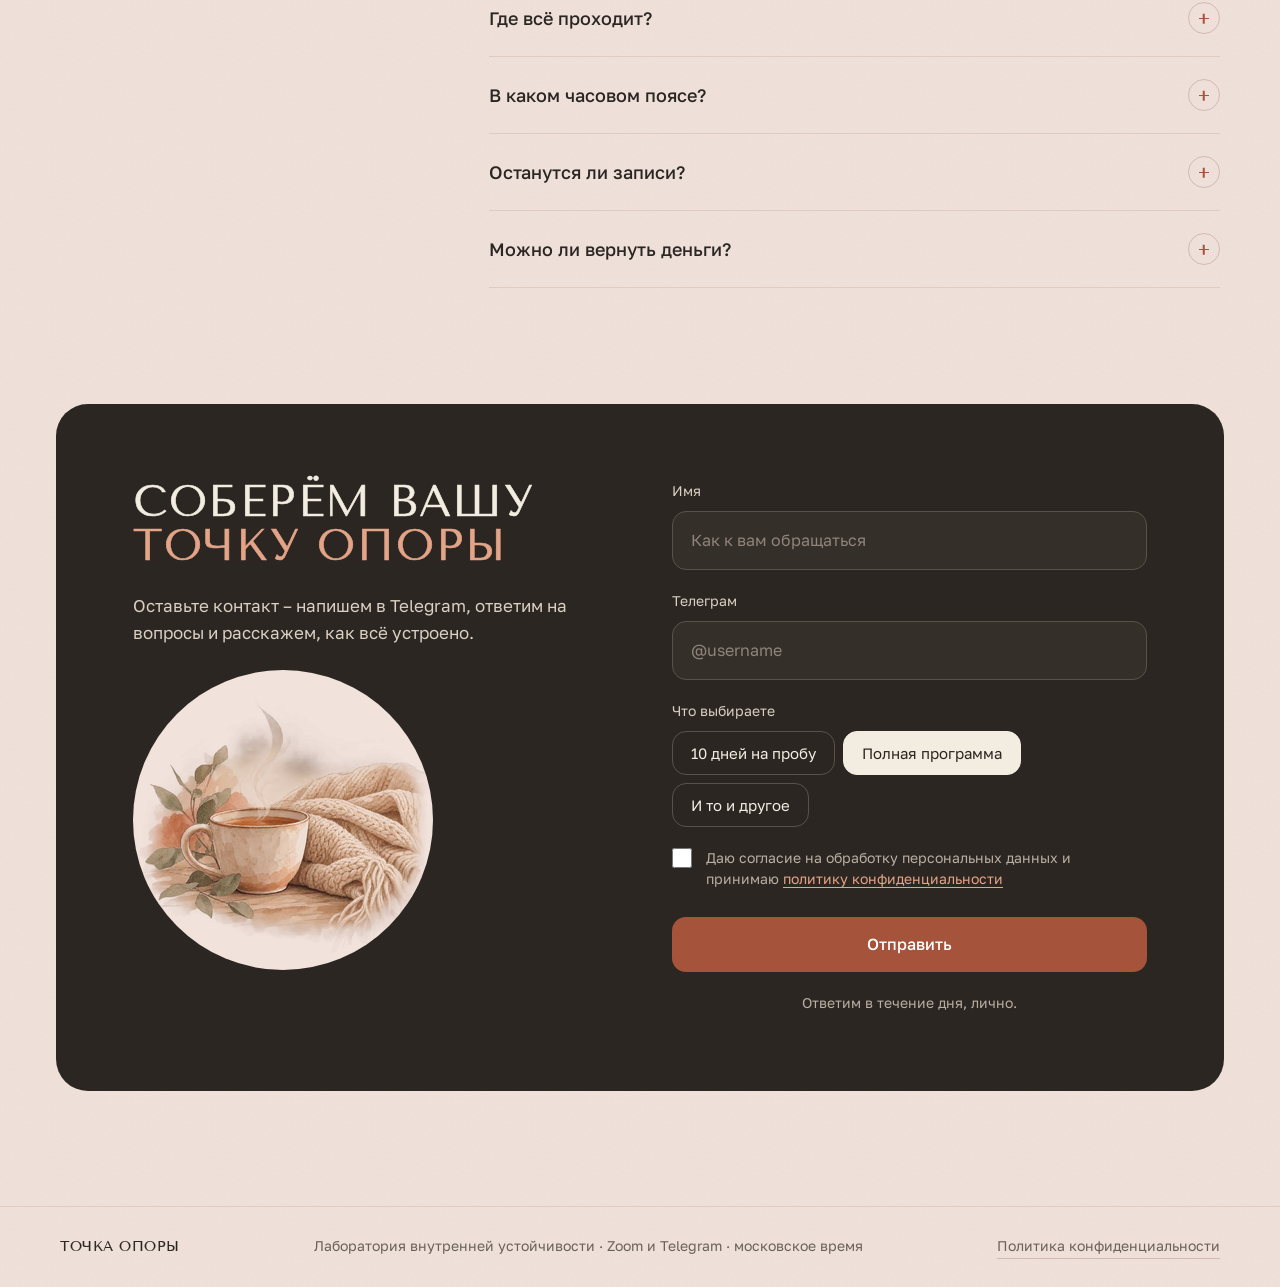
==== commit 140d1e51: "10 дней на пробу: убраны «Как идём» и «можно просто прийти посмотреть» Co-Authored-By: Claude Opus 5" ====
--- a/index.html
+++ b/index.html
@@ -337,14 +337,6 @@
           <li>в последний день – финальная нидра и карточка вашей формулы опоры</li>
         </ul>
       </div>
-      <div class="ow-path">
-        <h3 class="label">Как идём</h3>
-        <ol>
-          <li><i aria-hidden="true"></i><p>В первые дни присматриваемся, что уже помогает вам держаться.</p></li>
-          <li><i aria-hidden="true"></i><p>Потом пробуем практики и смотрим, что отзывается.</p></li>
-          <li><i aria-hidden="true"></i><p>В конце собираем свою маленькую формулу опоры – её можно забрать с собой.</p></li>
-        </ol>
-      </div>
     </div>
 
     <div class="ow-foot">
@@ -354,7 +346,6 @@
       </p>
       <div class="ow-cta">
         <a class="btn btn--ink" href="#form" data-choice="open">Записаться на 10 дней</a>
-        <span class="note">можно просто прийти посмотреть</span>
       </div>
       <p class="ow-fine">Мы тоже проверяем на этих десяти днях формат, тайминги и технику и говорим об этом открыто. После можно остаться на полную программу или не остаться, и это нормально.</p>
     </div>
--- a/css/sections.css
+++ b/css/sections.css
@@ -565,18 +565,17 @@
 }
 .ow-text .eyebrow { color: var(--sage-ink); }
 .ow-lead { font-size: 18px; }
-/* «Что внутри» и «Как идём» — под первой строкой, на всю ширину плашки */
+/* «Что внутри» — под первой строкой, на всю ширину плашки, в две колонки */
 .ow-parts {
   grid-column: 1 / -1;
-  display: grid;
-  grid-template-columns: repeat(auto-fit, minmax(min(100%, 340px), 1fr));
-  gap: clamp(32px, 4vw, 56px);
   padding-top: clamp(28px, 4vw, 40px);
   border-top: 1px solid var(--line);
 }
 .ow-parts .label { margin: 0 0 8px; color: var(--sage-ink); font-weight: 500; }
-.ow-parts ul,
-.ow-parts ol {
+.ow-parts ul {
+  display: grid;
+  grid-template-columns: repeat(auto-fit, minmax(min(100%, 340px), 1fr));
+  column-gap: clamp(32px, 4vw, 56px);
   margin: 0;
   padding: 0;
   list-style: none;
@@ -587,39 +586,6 @@
   line-height: 1.5;
   background: radial-gradient(circle, var(--clay) 3px, transparent 3.5px) 0 1.2em / 8px 8px no-repeat;
 }
-.ow-inside li:last-child { border-bottom: 0; }
-/* три шага — точка растёт, как в «Пяти неделях» */
-.ow-path ol {
-  display: flex;
-  flex-direction: column;
-  gap: 4px;
-}
-.ow-path li {
-  position: relative;
-  display: grid;
-  grid-template-columns: 32px 1fr;
-  gap: 16px;
-  align-items: start;
-  padding: 10px 0 18px;
-}
-.ow-path li:not(:last-child)::before {
-  content: "";
-  position: absolute;
-  left: 15.5px; top: 32px; bottom: -6px;
-  border-left: 1px dashed var(--line-2);
-}
-.ow-path i {
-  justify-self: center;
-  width: var(--d);
-  height: var(--d);
-  margin-top: calc((26px - var(--d)) / 2);
-  border-radius: 50%;
-  background: var(--clay);
-}
-.ow-path li:nth-child(1) i { --d: 8px; }
-.ow-path li:nth-child(2) i { --d: 14px; }
-.ow-path li:nth-child(3) i { --d: 20px; box-shadow: 0 0 0 6px rgba(165, 83, 58, .14); }
-.ow-path p { line-height: 1.6; }
 
 .ow-foot {
   grid-column: 1 / -1;
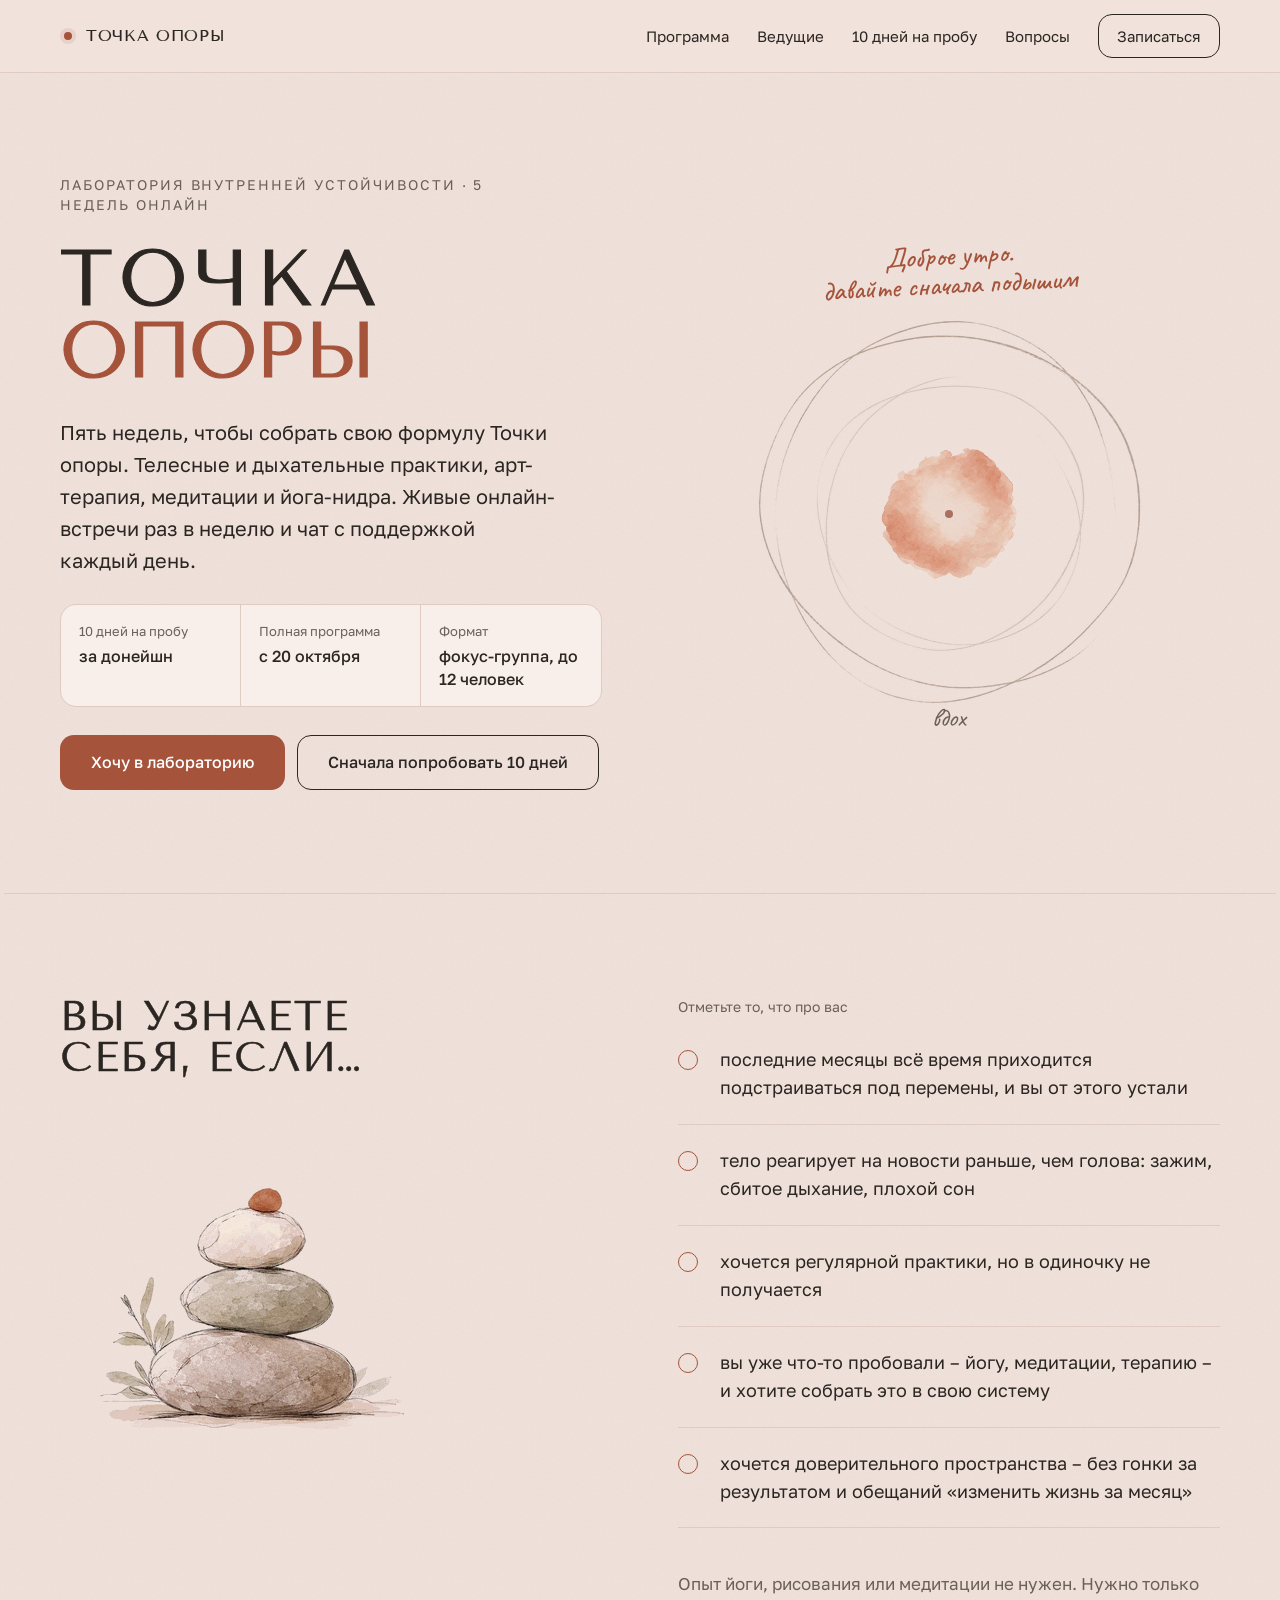
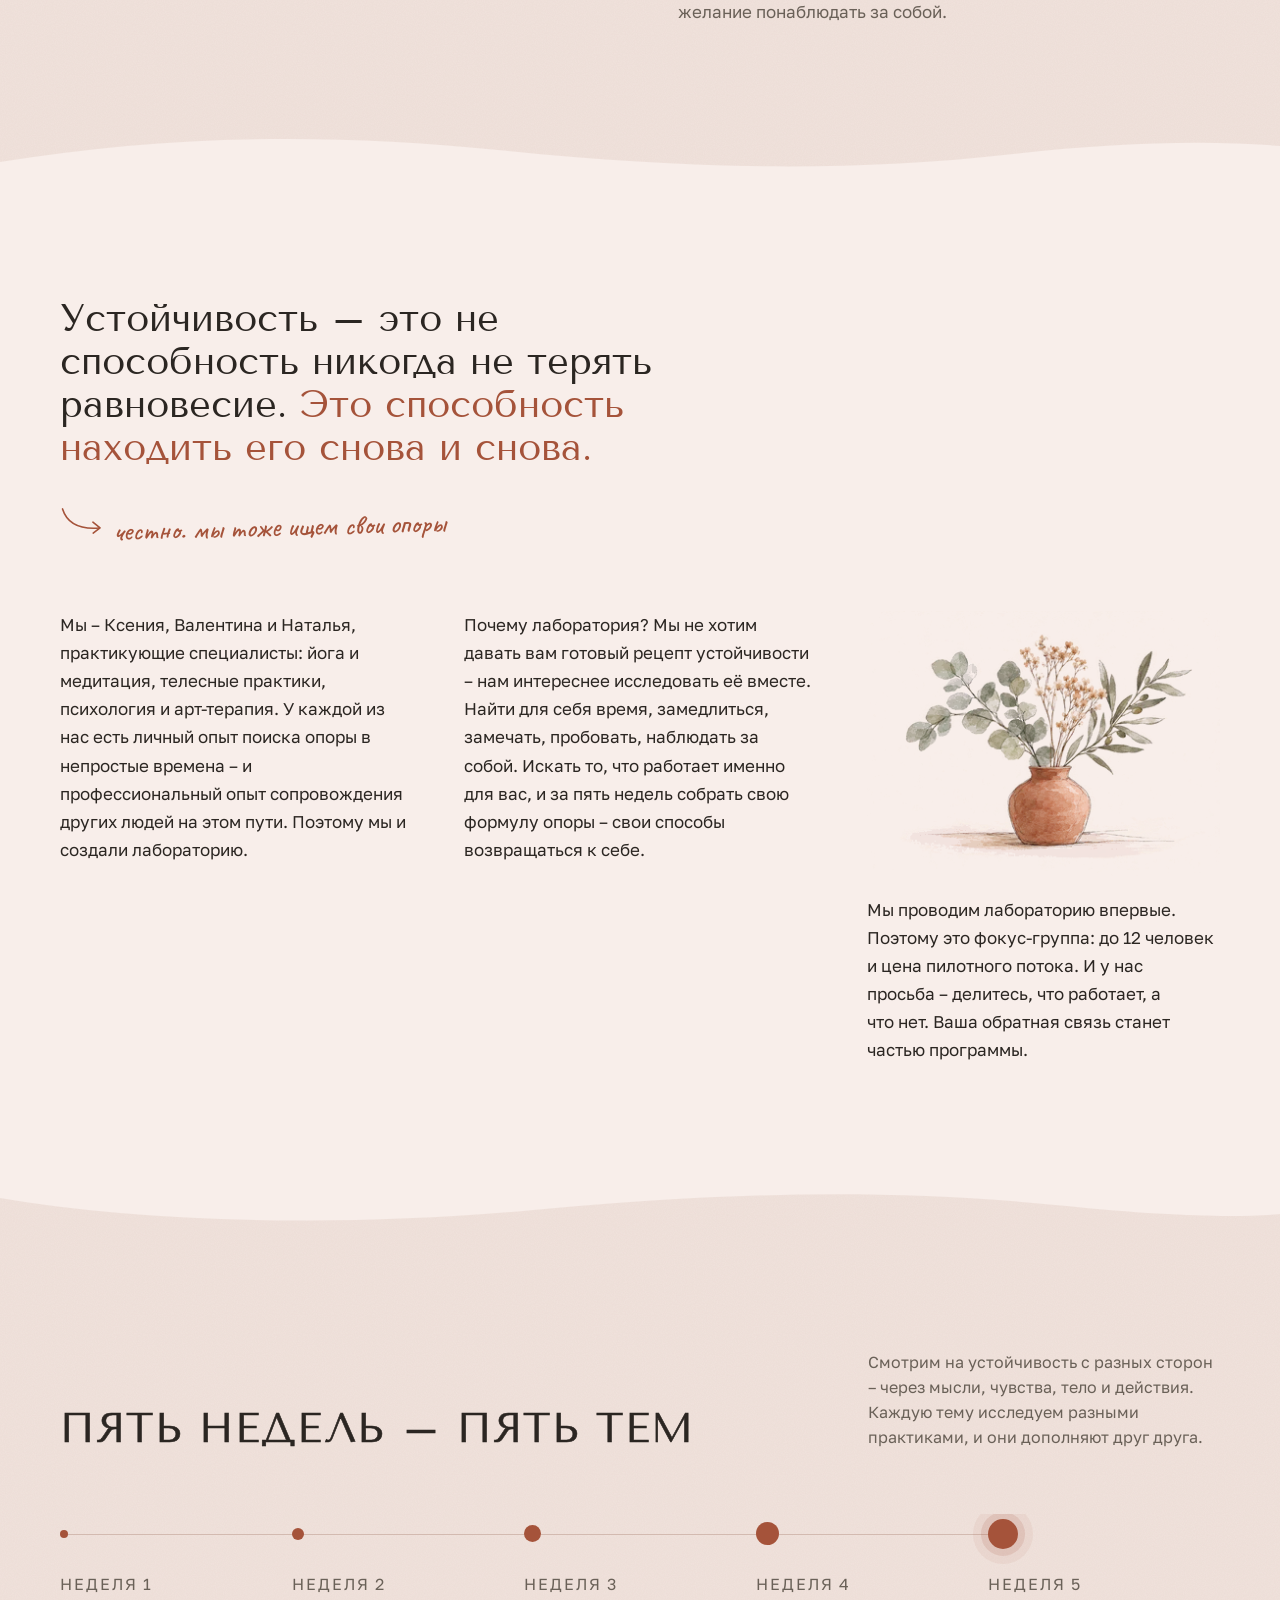
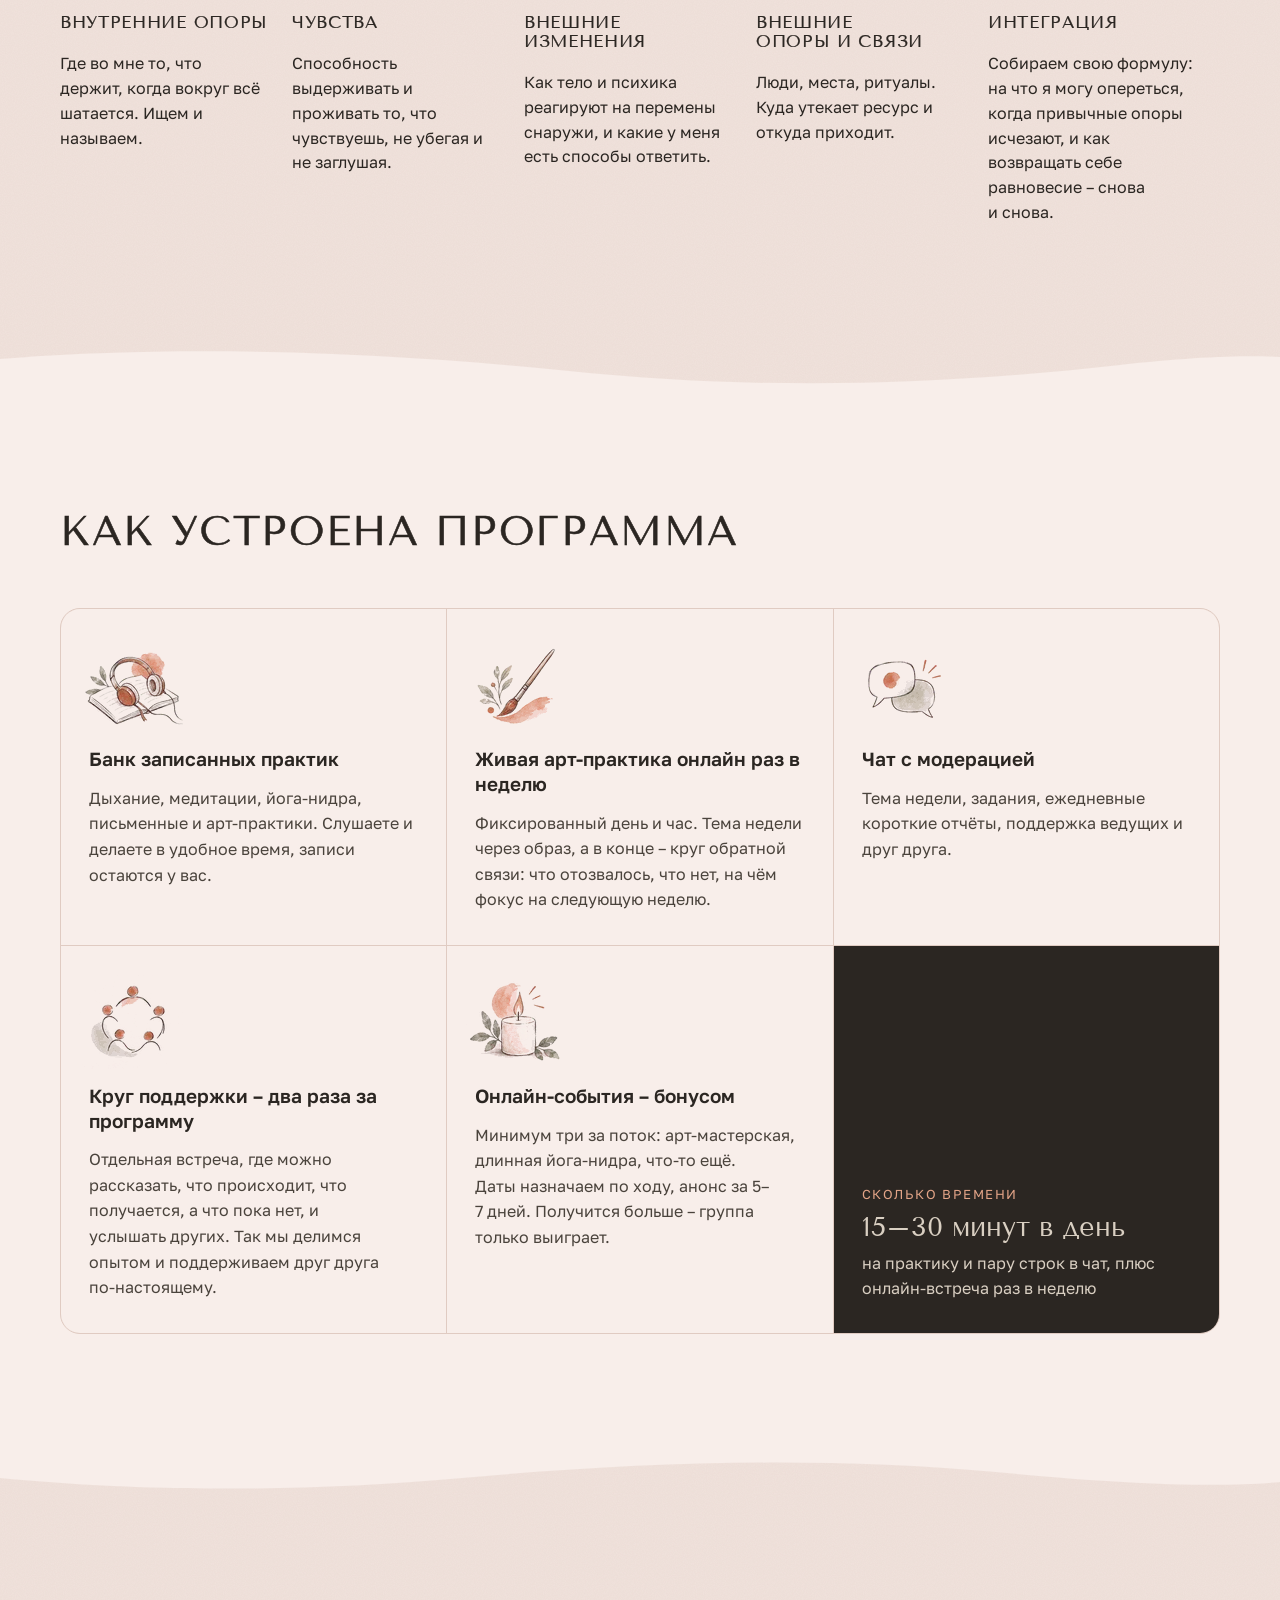
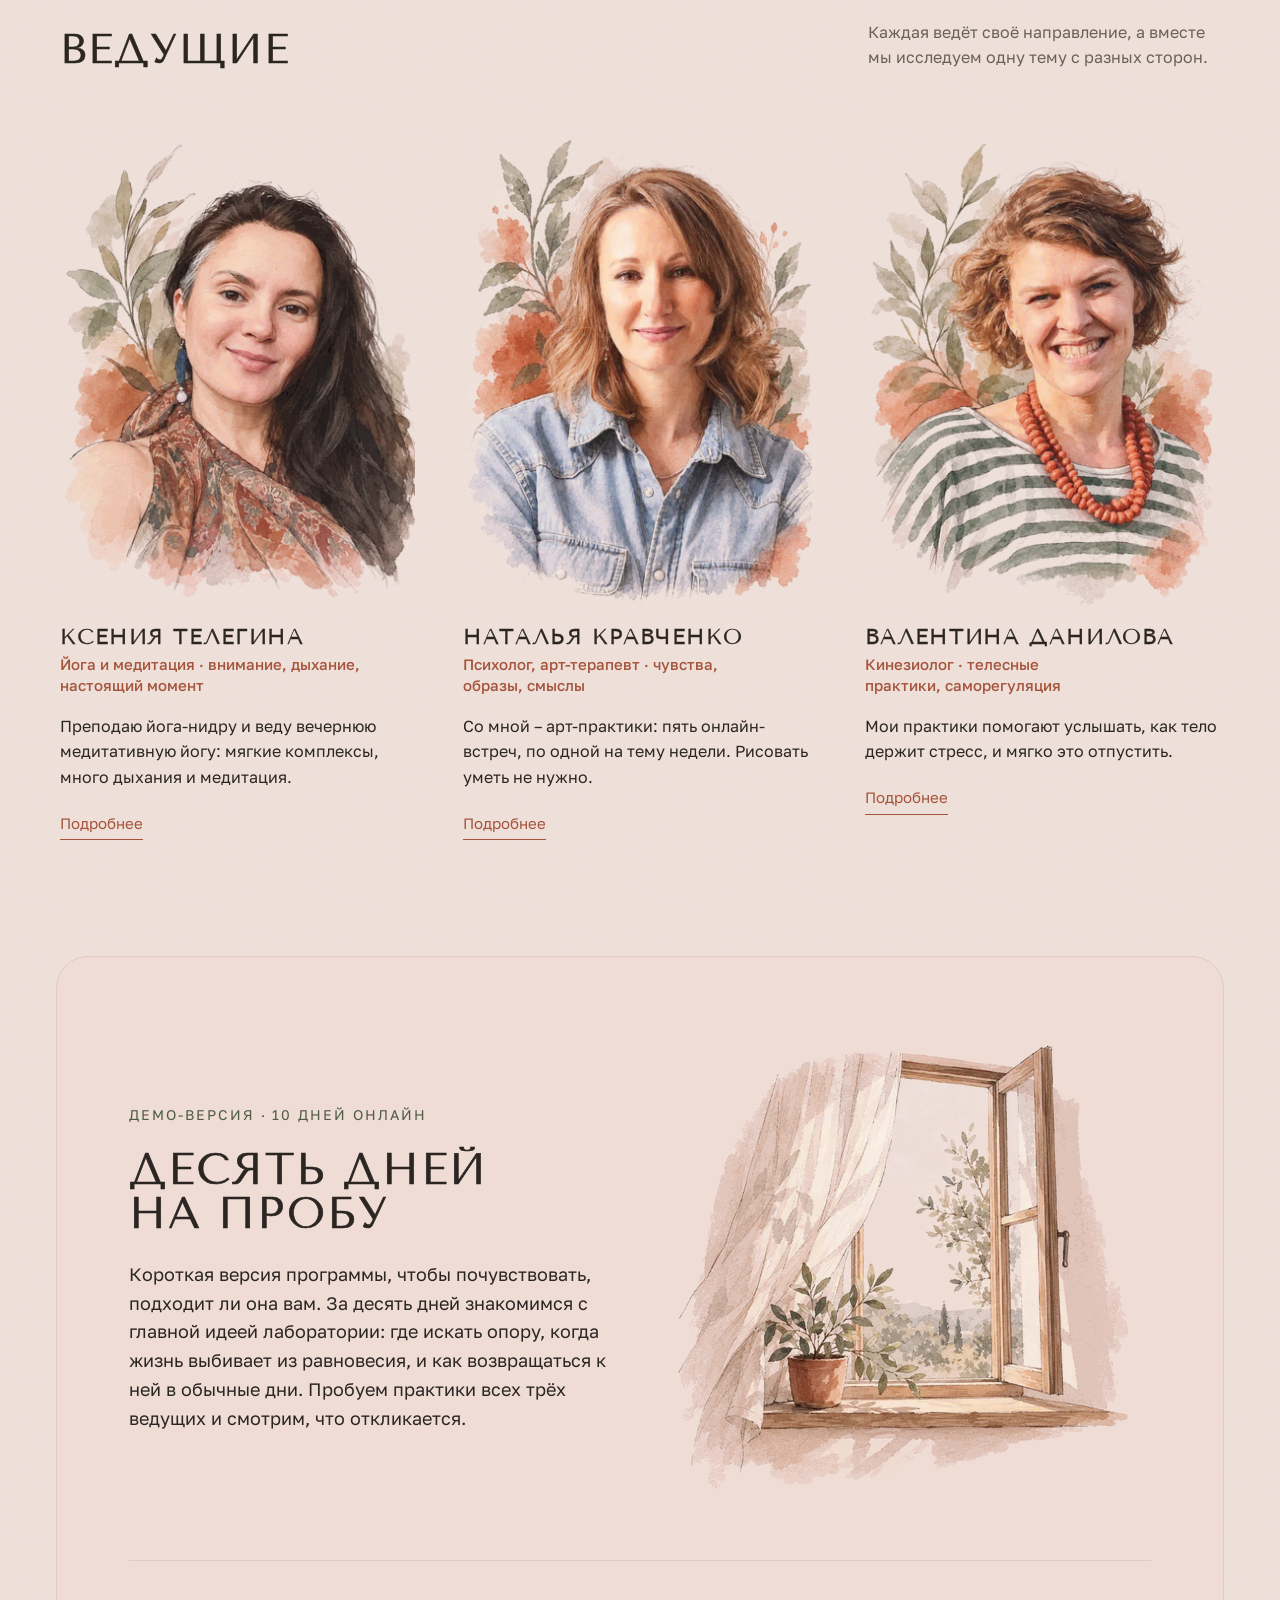
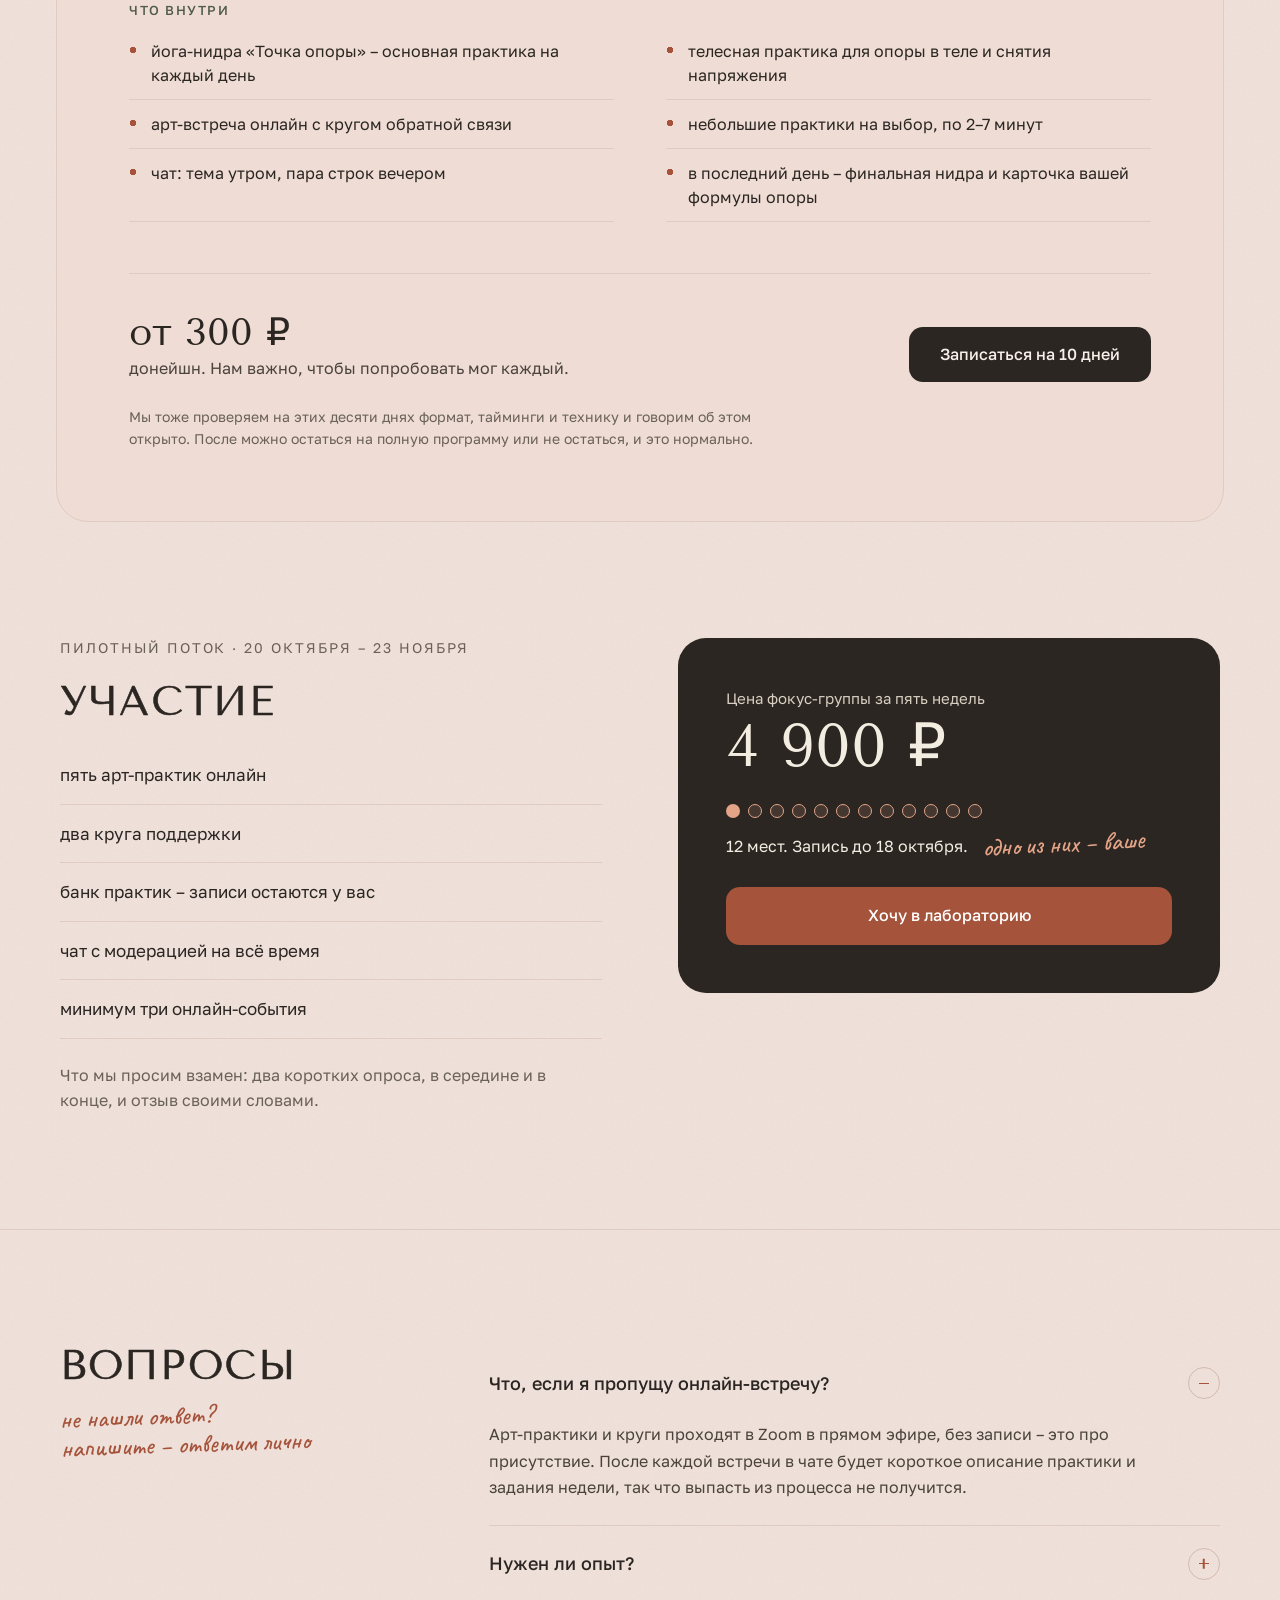
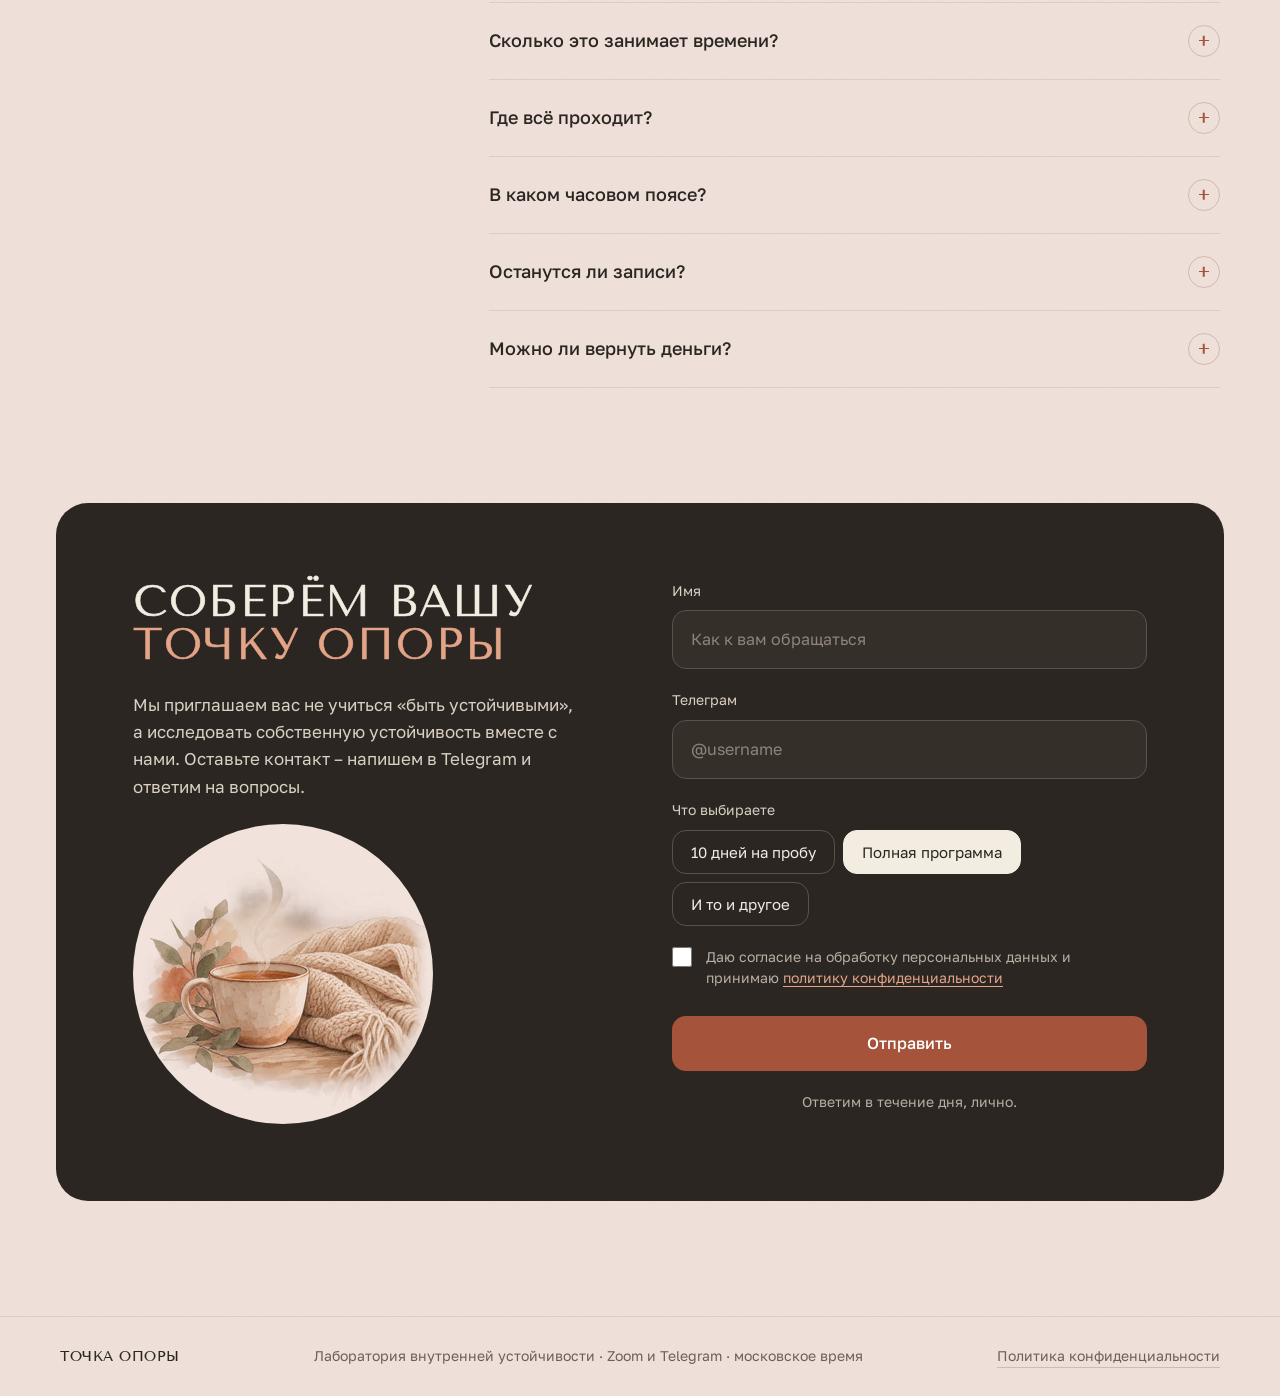
==== commit f689b751: "Тексты по смыслам Натальи: устойчивость, кто мы, почему лаборатория, четыре стороны, роли ведущих, п" ====
--- a/index.html
+++ b/index.html
@@ -55,9 +55,9 @@
     "endDate": "2026-11-23",
     "location": { "@type": "VirtualLocation", "name": "Zoom и Telegram" },
     "instructor": [
-      { "@type": "Person", "name": "Ксения Телегина", "jobTitle": "Проводник расслабления, йога-нидра и медитация" },
+      { "@type": "Person", "name": "Ксения Телегина", "jobTitle": "Йога и медитация" },
       { "@type": "Person", "name": "Наталья Кравченко", "jobTitle": "Психолог, арт-терапевт" },
-      { "@type": "Person", "name": "Валентина Данилова", "jobTitle": "Кинезиолог, тело и соматика" }
+      { "@type": "Person", "name": "Валентина Данилова", "jobTitle": "Кинезиолог, телесные практики" }
     ]
   }
 }
@@ -169,14 +169,14 @@
   <svg class="wave wave--top" viewBox="0 0 1440 56" preserveAspectRatio="none" aria-hidden="true" focusable="false"><path d="M0 56 L0 34 C 180 8 360 4 560 22 C 760 40 940 46 1140 26 C 1260 14 1360 12 1440 18 L1440 56 Z"/></svg>
   <svg class="wave wave--bottom" viewBox="0 0 1440 56" preserveAspectRatio="none" aria-hidden="true" focusable="false"><path d="M0 0 L0 20 C 160 44 380 50 600 32 C 820 14 1000 10 1200 28 C 1310 38 1390 40 1440 36 L1440 0 Z"/></svg>
   <div class="wrap lab">
-    <p class="hd-plain quote">«Точка опоры» – это лаборатория. Не курс, где вам объяснят, как правильно, и не марафон с чек-листами. <em>Мы не гуру и не «экспертные эксперты».</em></p>
+    <p class="hd-plain quote">Устойчивость – это не способность никогда не терять равновесие. <em>Это способность находить его снова и снова.</em></p>
     <p class="note note--arrow">
       <svg width="46" height="30" viewBox="0 0 46 30" fill="none" stroke-width="1.6" stroke-linecap="round" stroke-linejoin="round" aria-hidden="true" focusable="false"><path d="M3 3c4 14 16 21 36 20"/><path d="M33 17l7 6-7 5"/></svg>
       <span>честно. мы тоже ищем свои опоры</span>
     </p>
     <div class="lab-cols">
-      <p>Мы не будем говорить вам, как правильно жить. Но мы знаем, что помогает держаться нам самим. У каждой из нас своя профессия – психология и арт-терапия, работа с телом, йога-нидра и медитация – и свои способы возвращаться в равновесие, проверенные на себе в непростые времена. Из них мы собрали структуру и предлагаем её вам, но не настаиваем, чтобы вы брали и использовали всё.</p>
-      <p>Главная работа в лаборатории – ваша собственная. Найти для себя время, замедлиться, заглянуть внутрь и исследовать: пробовать, оставлять то, что отзывается, и спокойно откладывать то, что нет. За пять недель у каждой участницы и каждого участника найдётся свой источник силы и сложится своя формула опоры – та, что подходит именно вам и работает в вашей жизни.</p>
+      <p>Мы – Ксения, Валентина и Наталья, практикующие специалисты: йога и медитация, телесные практики, психология и арт-терапия. У каждой из нас есть личный опыт поиска опоры в непростые времена – и профессиональный опыт сопровождения других людей на этом пути. Поэтому мы и создали лабораторию.</p>
+      <p>Почему лаборатория? Мы не хотим давать вам готовый рецепт устойчивости – нам интереснее исследовать её вместе. Найти для себя время, замедлиться, замечать, пробовать, наблюдать за собой. Искать то, что работает именно для вас, и за пять недель собрать свою формулу опоры – свои способы возвращаться к себе.</p>
       <div>
         <img class="lab-art" src="img/il-three-360.webp" srcset="img/il-three-360.webp 360w, img/il-three-720.webp 720w" sizes="(min-width: 1160px) 330px, (min-width: 700px) 45vw, 90vw" width="360" height="270" alt="Три разные ветки – эвкалипт, сухоцвет и олива – в одной глиняной вазе" loading="lazy" decoding="async">
         <p>Мы проводим лабораторию впервые. Поэтому это фокус-группа: до 12 человек и цена пилотного потока. И у нас просьба – делитесь, что работает, а что нет. Ваша обратная связь станет частью программы.</p>
@@ -189,7 +189,7 @@
 <section class="wrap sec-stack" id="program" aria-labelledby="h-program">
   <div class="sec-head">
     <h2 class="hd h2" id="h-program">Пять недель&nbsp;– пять тем</h2>
-    <p>От недели к неделе опора складывается из того, что вы находите сами.</p>
+    <p>Смотрим на устойчивость с разных сторон – через мысли, чувства, тело и действия. Каждую тему исследуем разными практиками, и они дополняют друг друга.</p>
   </div>
   <ol class="weeks">
     <li class="week">
@@ -220,7 +220,7 @@
       <div class="week-mark" aria-hidden="true"><i></i></div>
       <p class="label">Неделя 5</p>
       <h3 class="hd">Интеграция</h3>
-      <p>Собираем свою формулу. Позиция автора: я выбираю, на что опираться.</p>
+      <p>Собираем свою формулу: на что я могу опереться, когда привычные опоры исчезают, и как возвращать себе равновесие – снова и снова.</p>
     </li>
   </ol>
 </section>
@@ -270,14 +270,14 @@
 <section class="wrap sec-stack" id="hosts" aria-labelledby="h-hosts">
   <div class="sec-head">
     <h2 class="hd h2" id="h-hosts">Ведущие</h2>
-    <p>Три подхода – глубокое расслабление, образ и тело – собраны в одну программу.</p>
+    <p>Каждая ведёт своё направление, а вместе мы исследуем одну тему с разных сторон.</p>
   </div>
   <div class="hosts">
     <article class="host">
       <img src="img/ph-kseniya-360.webp" srcset="img/ph-kseniya-360.webp 360w, img/ph-kseniya-720.webp 720w" sizes="(min-width: 1160px) 340px, (min-width: 700px) 45vw, 90vw" width="360" height="480" alt="Акварельный портрет Ксении Телегиной" loading="lazy" decoding="async">
       <div class="host-name">
         <h3 class="hd">Ксения Телегина</h3>
-        <p class="host-role">Проводник расслабления · йога-нидра, медитация</p>
+        <p class="host-role">Йога и медитация · внимание, дыхание, настоящий момент</p>
       </div>
       <p>Преподаю йога-нидру и веду вечернюю медитативную йогу: мягкие комплексы, много дыхания и медитация.</p>
       <div class="host-more" id="bio-k">
@@ -290,7 +290,7 @@
       <img src="img/ph-natalya-360.webp" srcset="img/ph-natalya-360.webp 360w, img/ph-natalya-720.webp 720w" sizes="(min-width: 1160px) 340px, (min-width: 700px) 45vw, 90vw" width="360" height="480" alt="Акварельный портрет Натальи Кравченко" loading="lazy" decoding="async">
       <div class="host-name">
         <h3 class="hd">Наталья Кравченко</h3>
-        <p class="host-role">Психолог, арт-терапевт</p>
+        <p class="host-role">Психолог, арт-терапевт · чувства, образы, смыслы</p>
       </div>
       <p>Со мной – арт-практики: пять онлайн-встреч, по одной на тему недели. Рисовать уметь не нужно.</p>
       <div class="host-more" id="bio-n">
@@ -303,7 +303,7 @@
       <img src="img/ph-valentina-360.webp" srcset="img/ph-valentina-360.webp 360w, img/ph-valentina-720.webp 720w" sizes="(min-width: 1160px) 340px, (min-width: 700px) 45vw, 90vw" width="360" height="480" alt="Акварельный портрет Валентины Даниловой" loading="lazy" decoding="async">
       <div class="host-name">
         <h3 class="hd">Валентина Данилова</h3>
-        <p class="host-role">Кинезиолог · тело и соматика</p>
+        <p class="host-role">Кинезиолог · телесные практики, саморегуляция</p>
       </div>
       <p>Мои практики помогают услышать, как тело держит стресс, и мягко это отпустить.</p>
       <div class="host-more" id="bio-v">
@@ -427,7 +427,7 @@
   <div class="form-box">
     <div class="form-intro">
       <h2 class="hd h2 h2--xl" id="h-form">Соберём вашу<br><em>точку опоры</em></h2>
-      <p>Оставьте контакт – напишем в Telegram, ответим на вопросы и расскажем, как всё устроено.</p>
+      <p>Мы приглашаем вас не учиться «быть устойчивыми», а исследовать собственную устойчивость вместе с нами. Оставьте контакт – напишем в Telegram и ответим на вопросы.</p>
       <div class="form-art">
         <img src="img/il-tea-300.webp" srcset="img/il-tea-300.webp 300w, img/il-tea-600.webp 600w" sizes="300px" width="300" height="300" alt="Чашка чая с тонкой струйкой пара рядом со сложенным вязаным пледом" loading="lazy" decoding="async">
       </div>
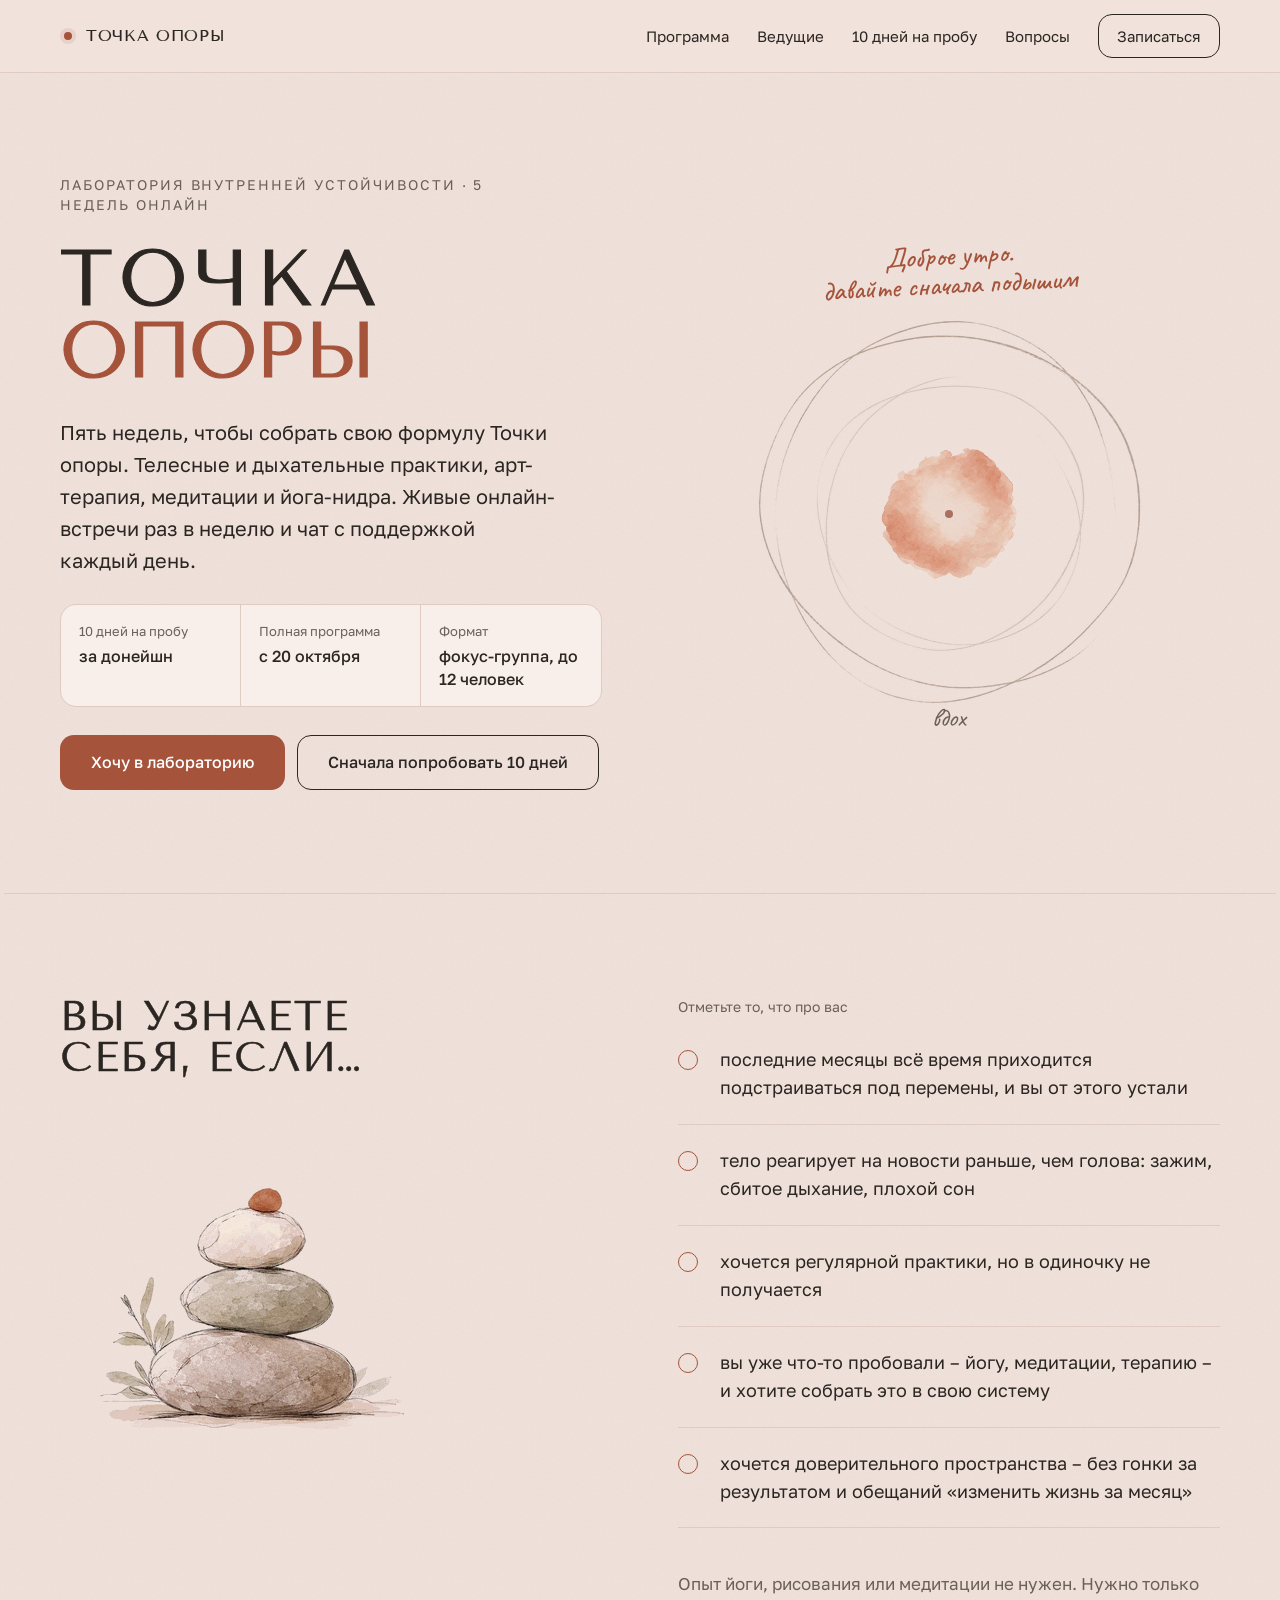
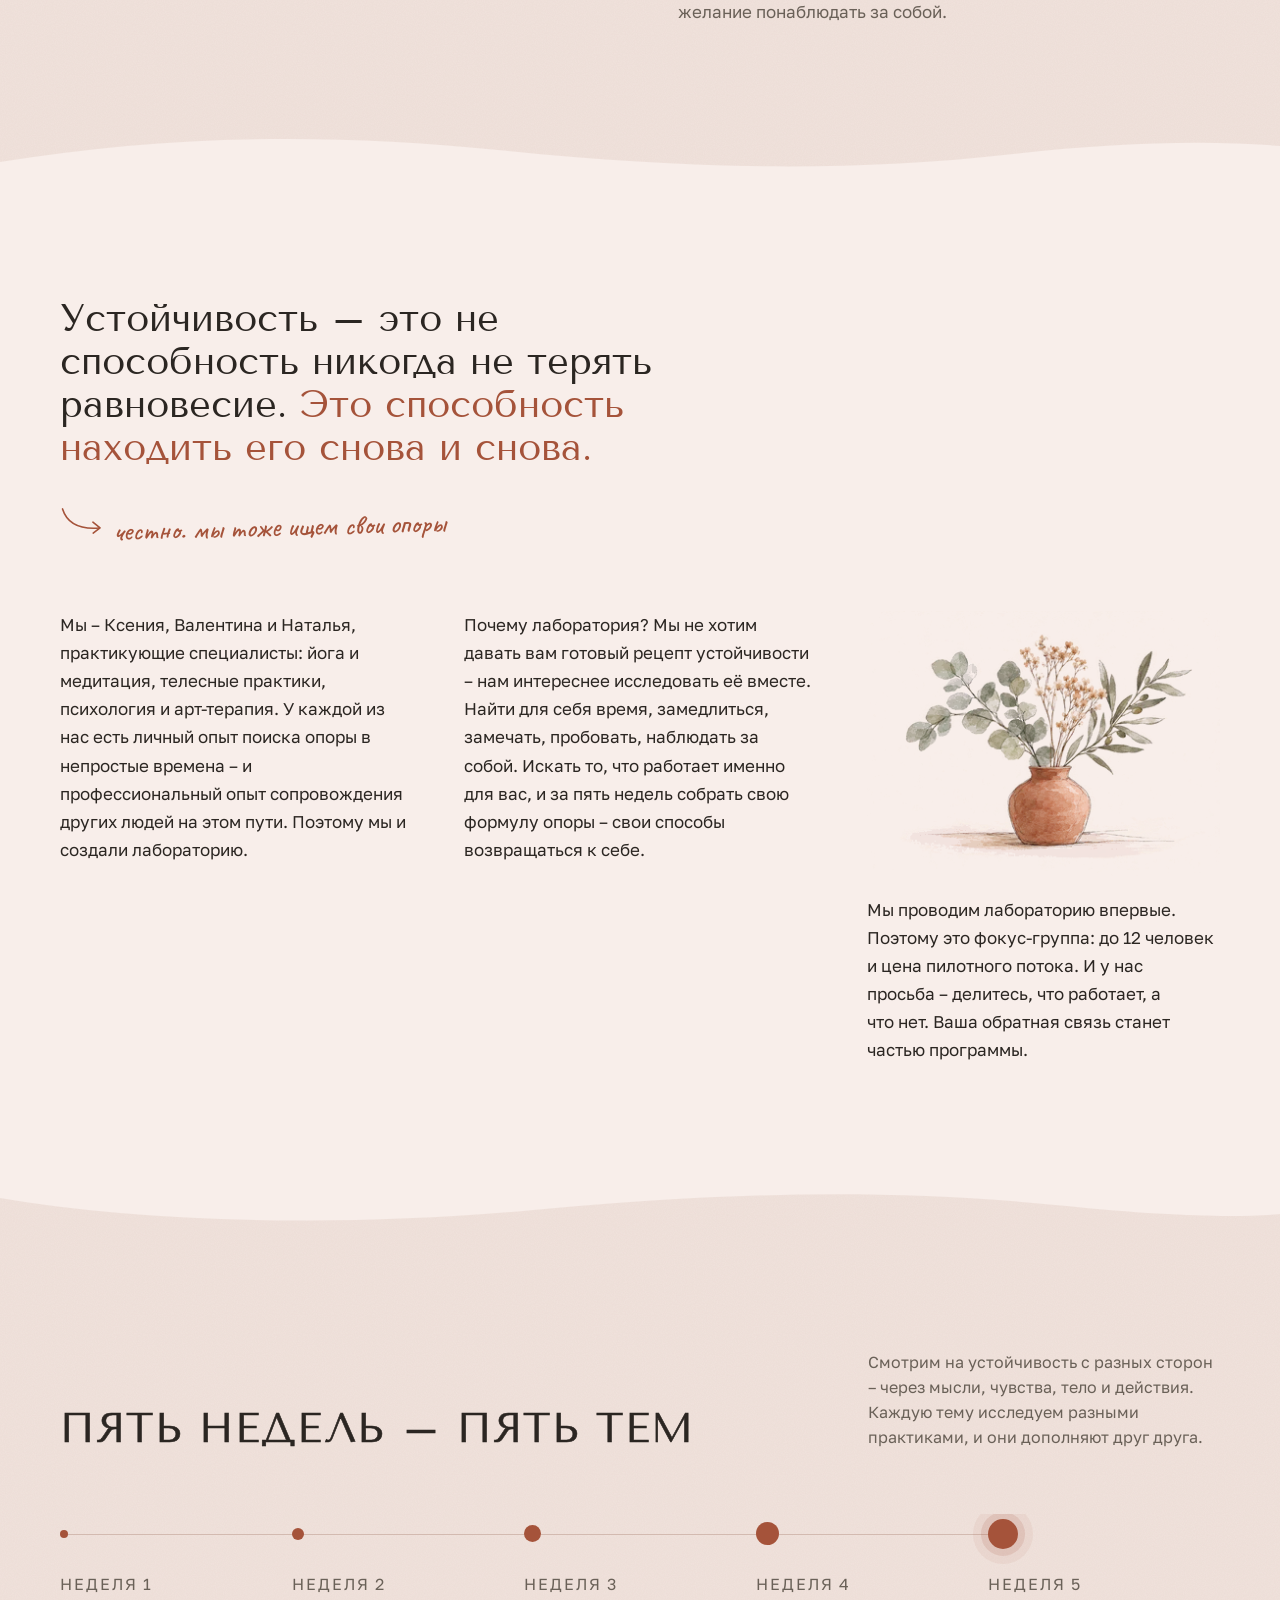
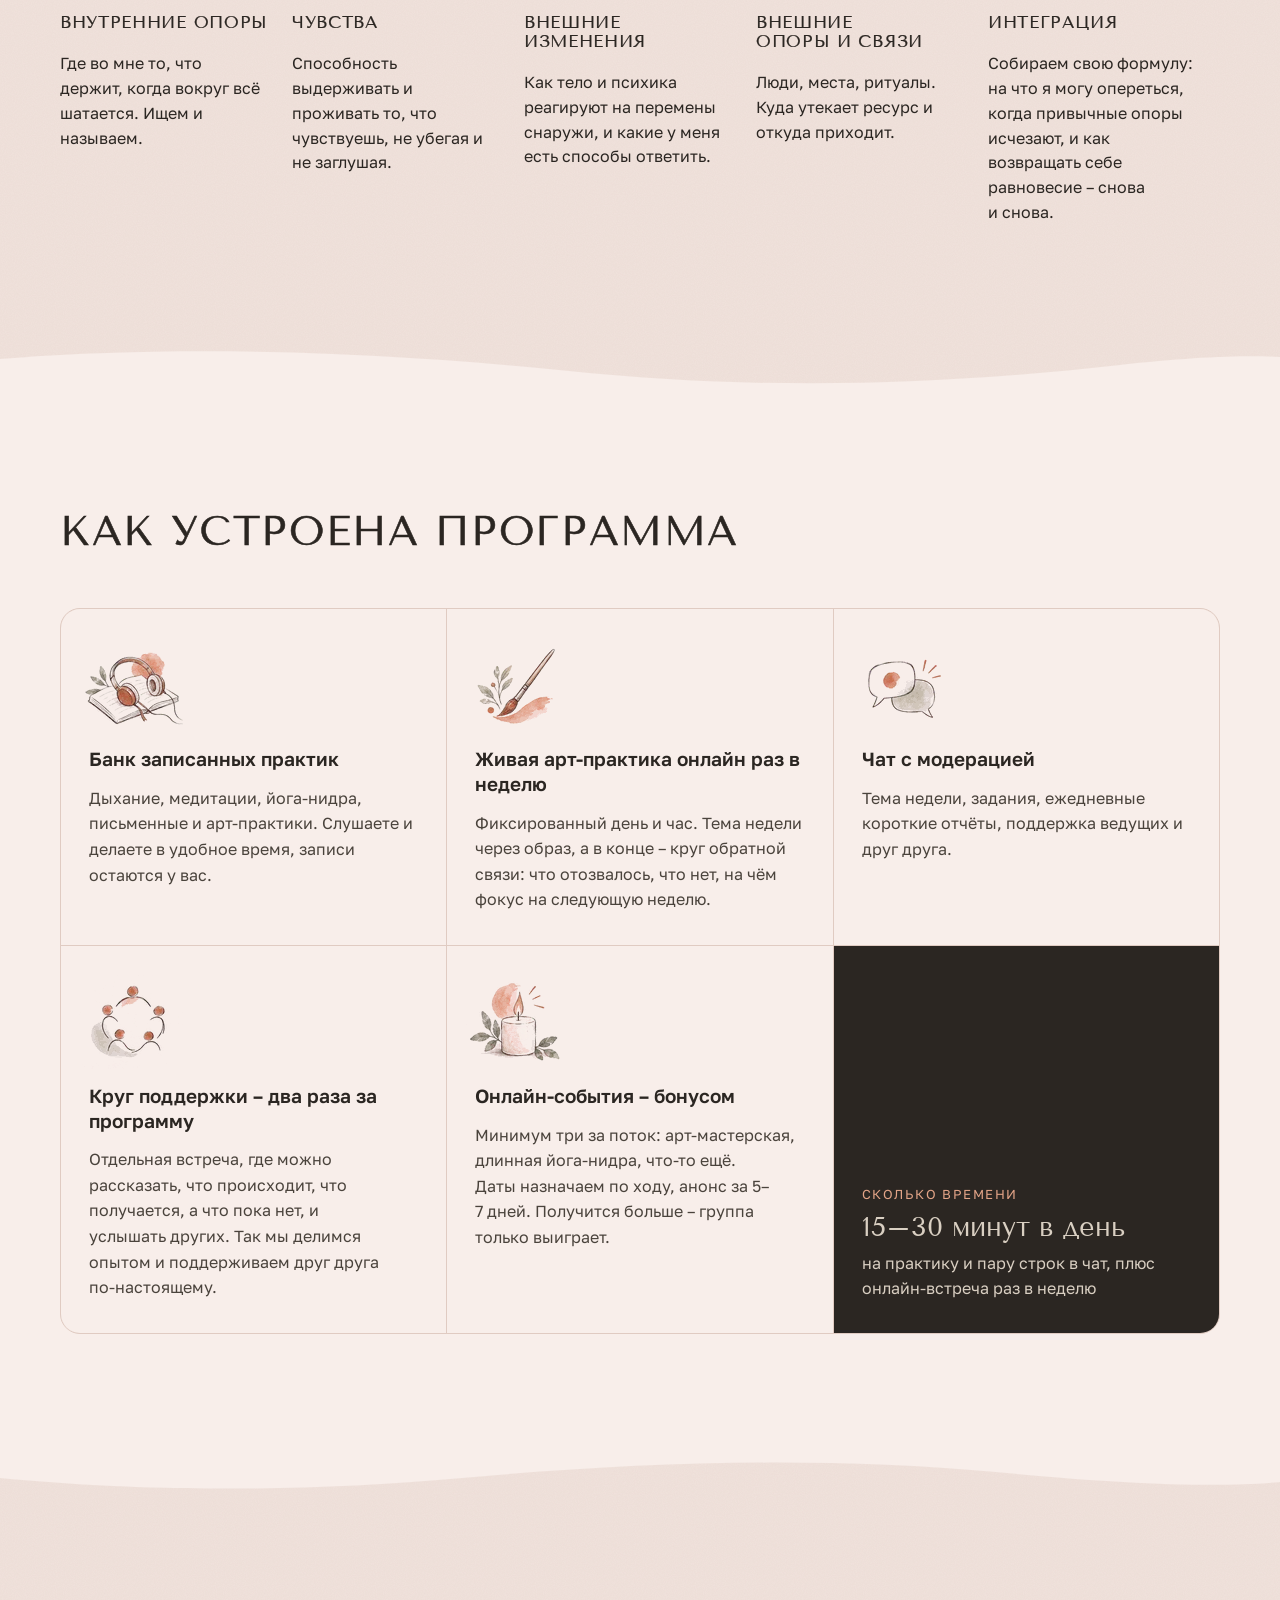
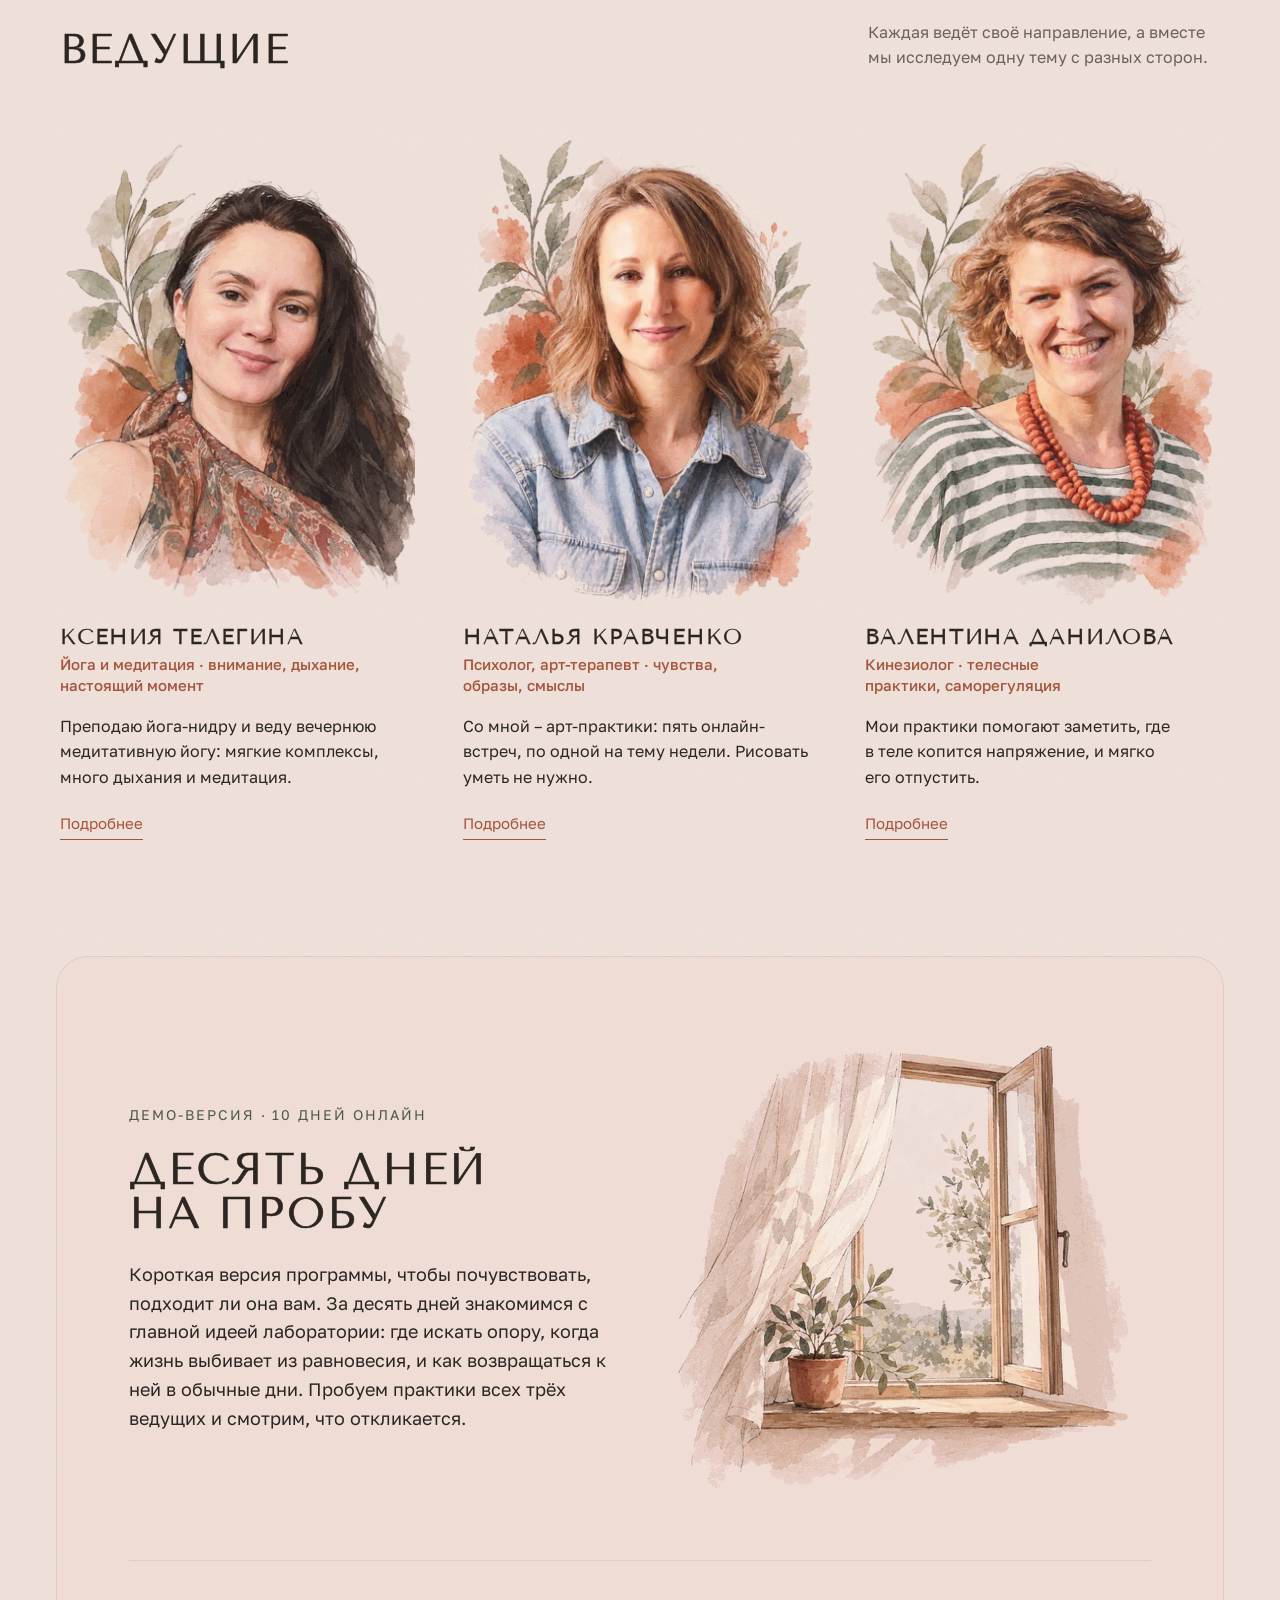
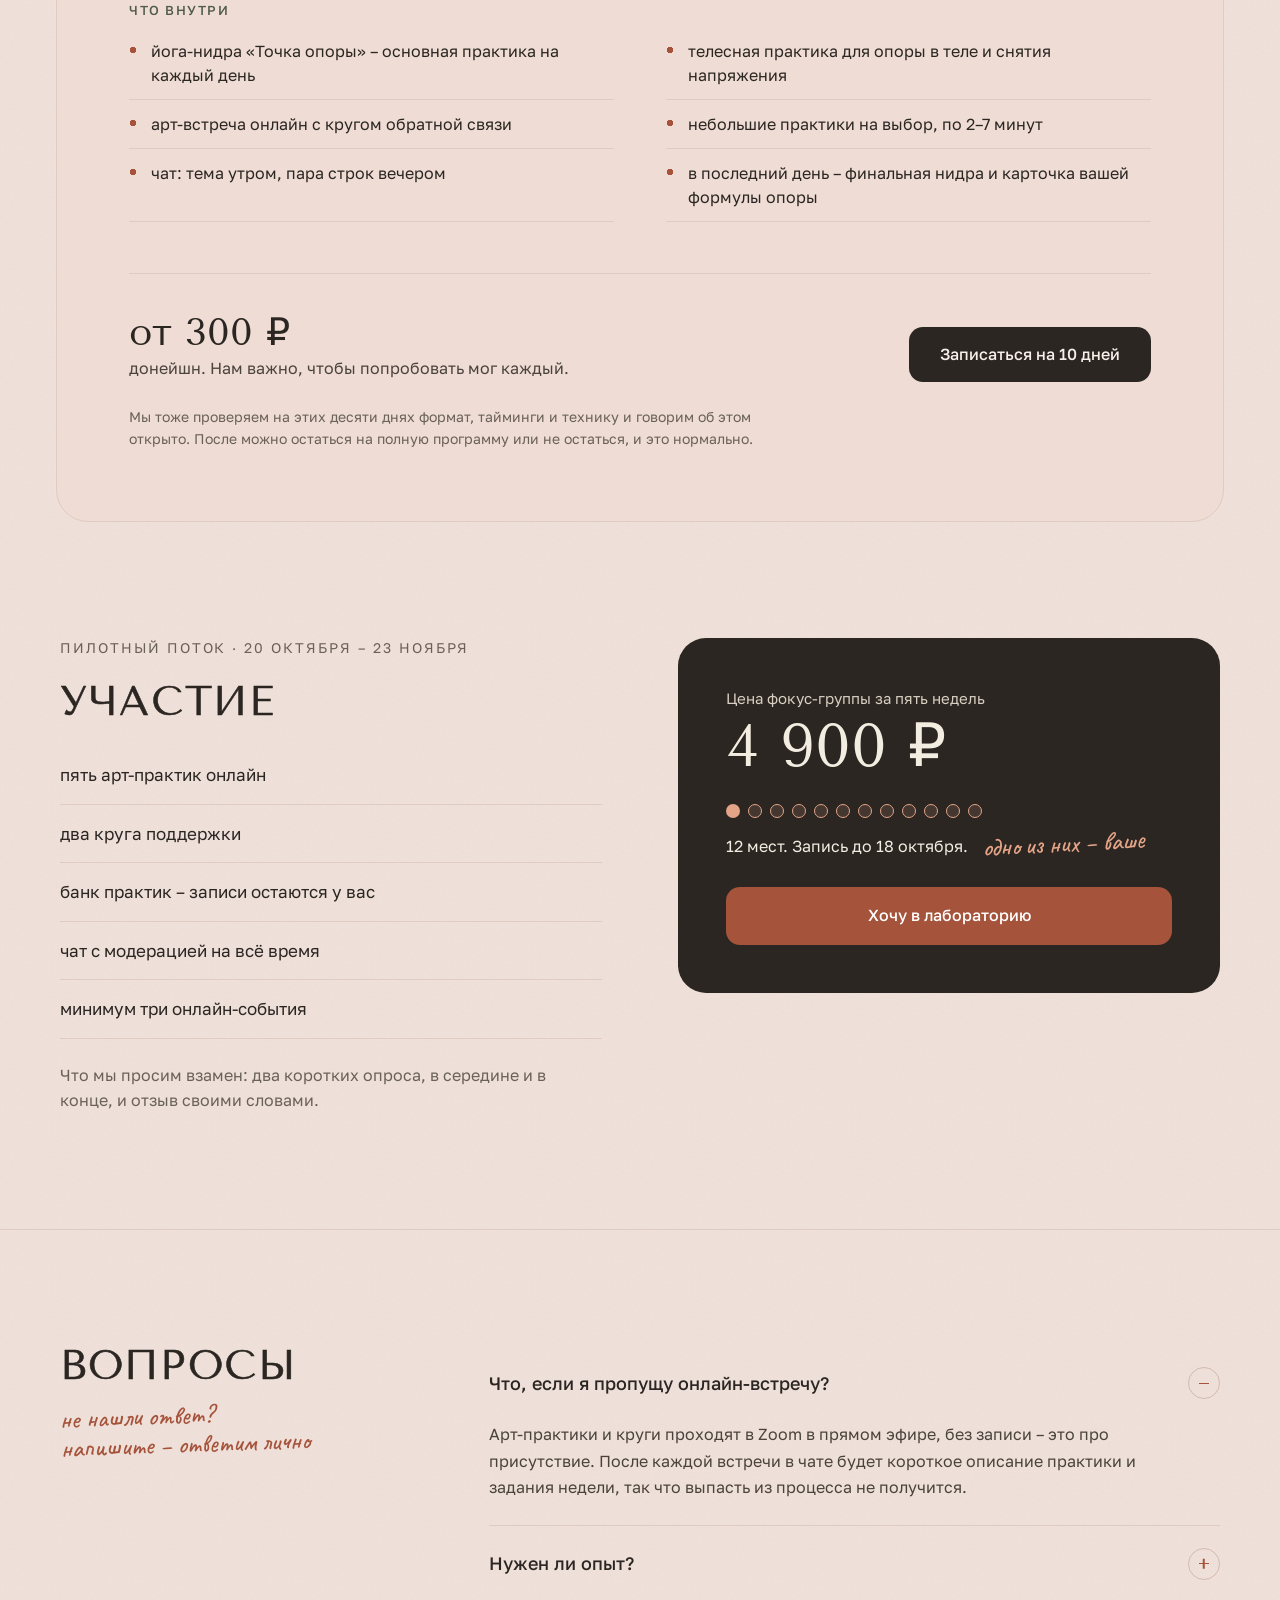
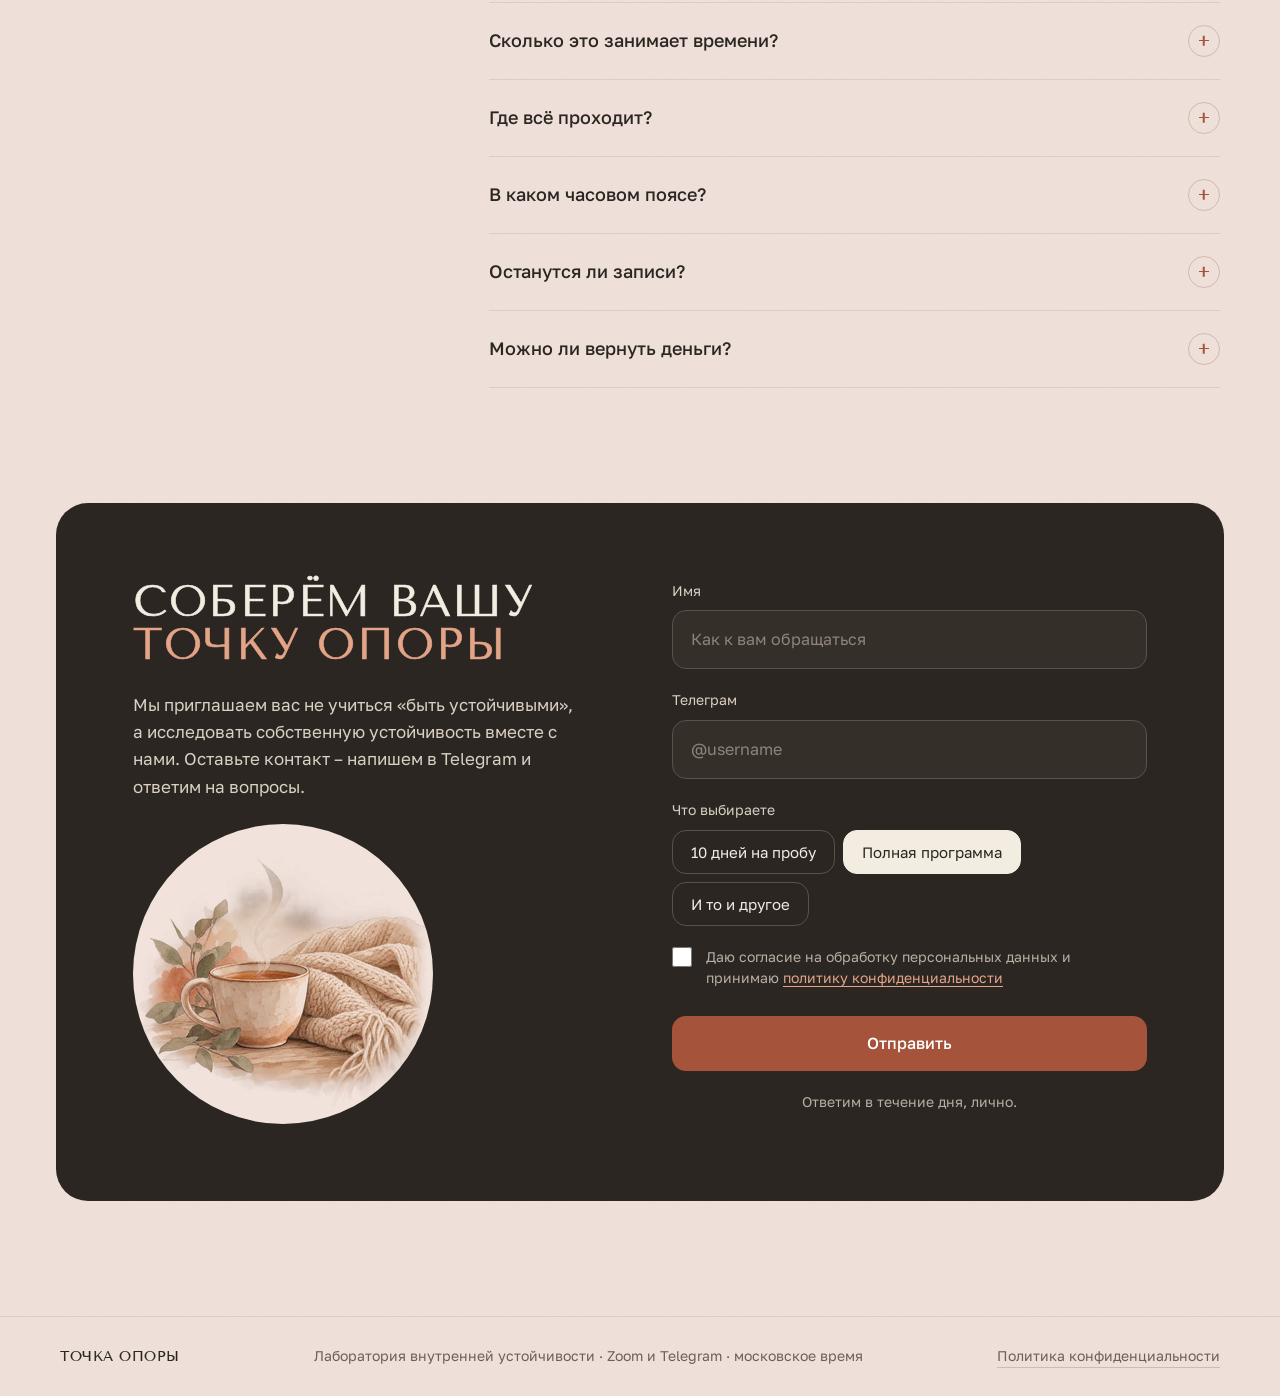
==== commit 735ef88e: "Валентина: «заметить, где в теле копится напряжение» Co-Authored-By: Claude Opus 5.5 <noreply@anthro" ====
--- a/index.html
+++ b/index.html
@@ -305,7 +305,7 @@
         <h3 class="hd">Валентина Данилова</h3>
         <p class="host-role">Кинезиолог · телесные практики, саморегуляция</p>
       </div>
-      <p>Мои практики помогают услышать, как тело держит стресс, и мягко это отпустить.</p>
+      <p>Мои практики помогают заметить, где в теле копится напряжение, и мягко его отпустить.</p>
       <div class="host-more" id="bio-v">
         <p>Тело часто знает, где наша опора, раньше, чем мы формулируем это словами: где зажимается при тревоге, где расслабляется в безопасности, откуда берётся сила, когда нужно устоять. Будем работать с этим через простые движения, дыхание и внимание к ощущениям – без сложных техник и без спорта.</p>
         <p>Практики короткие, их можно встроить в любой день. Что-то останется с вами как быстрый способ вернуть себя в тело, когда вокруг штормит.</p>
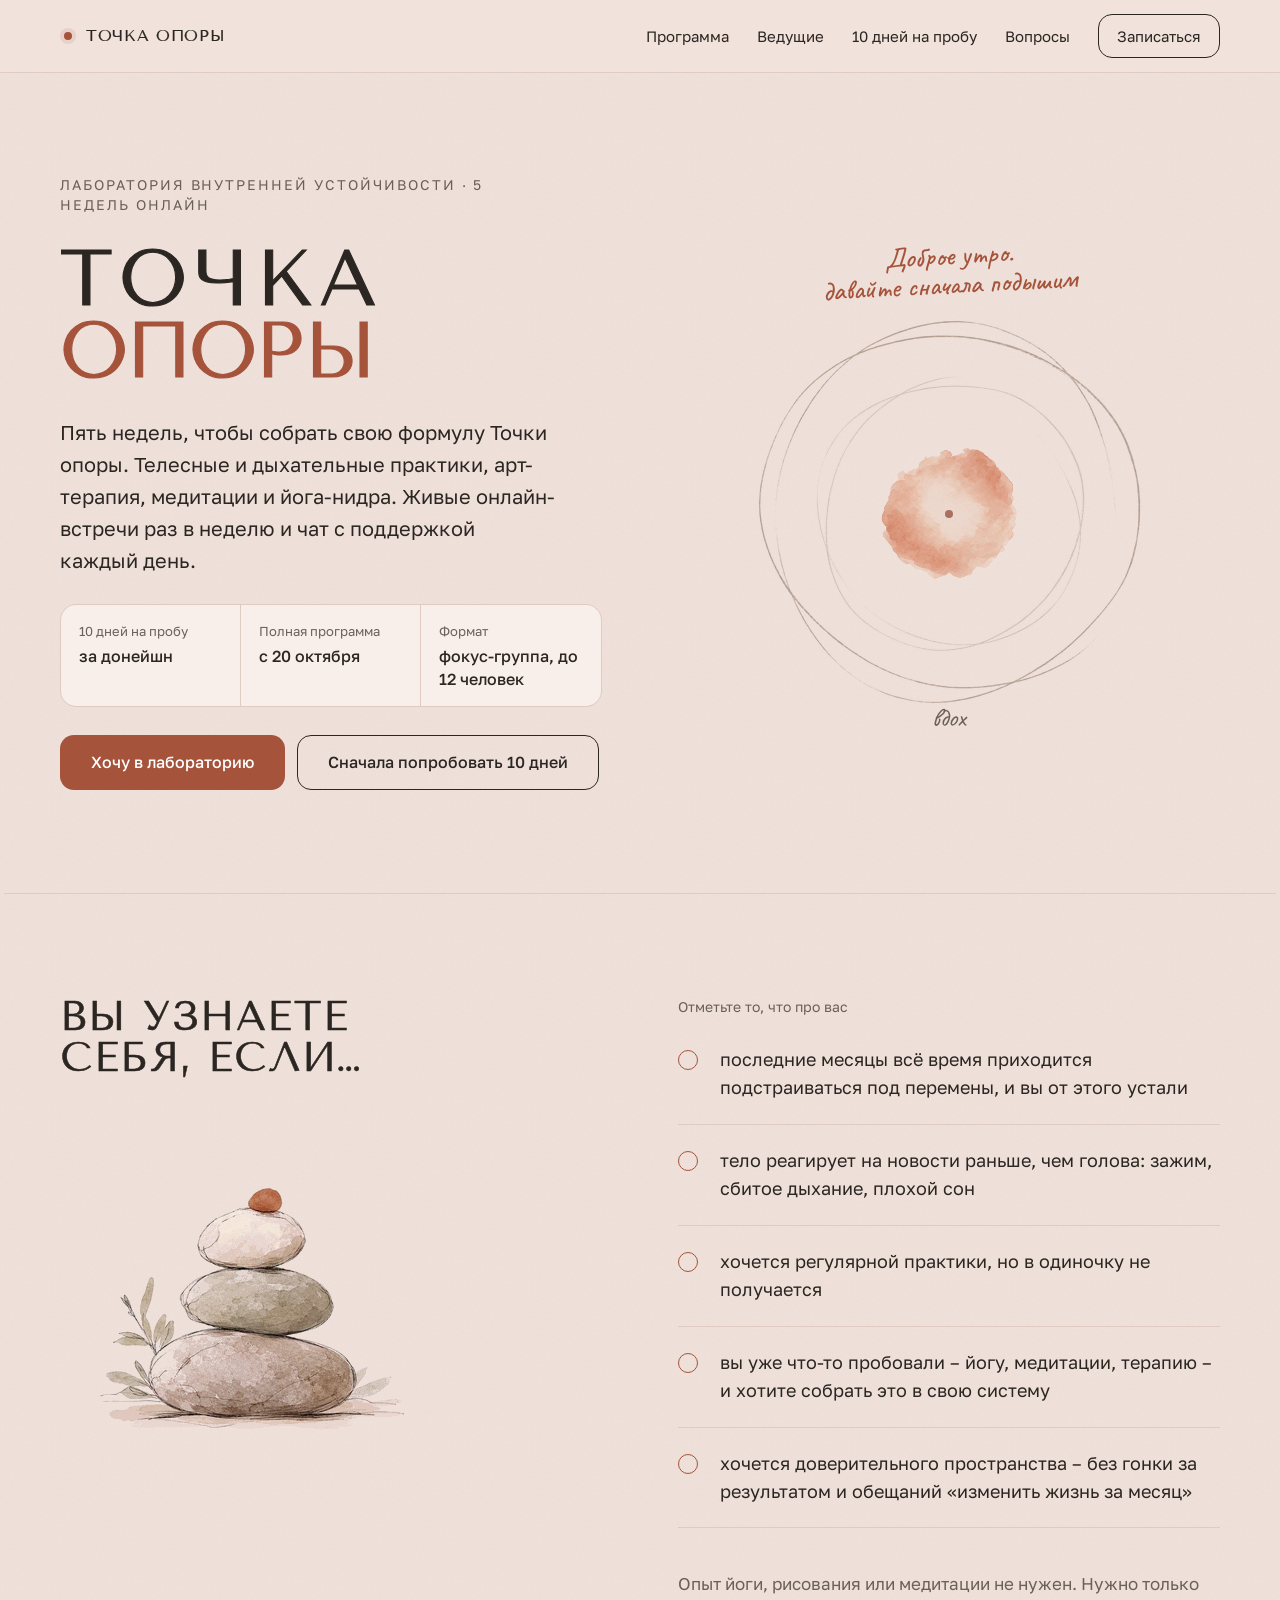
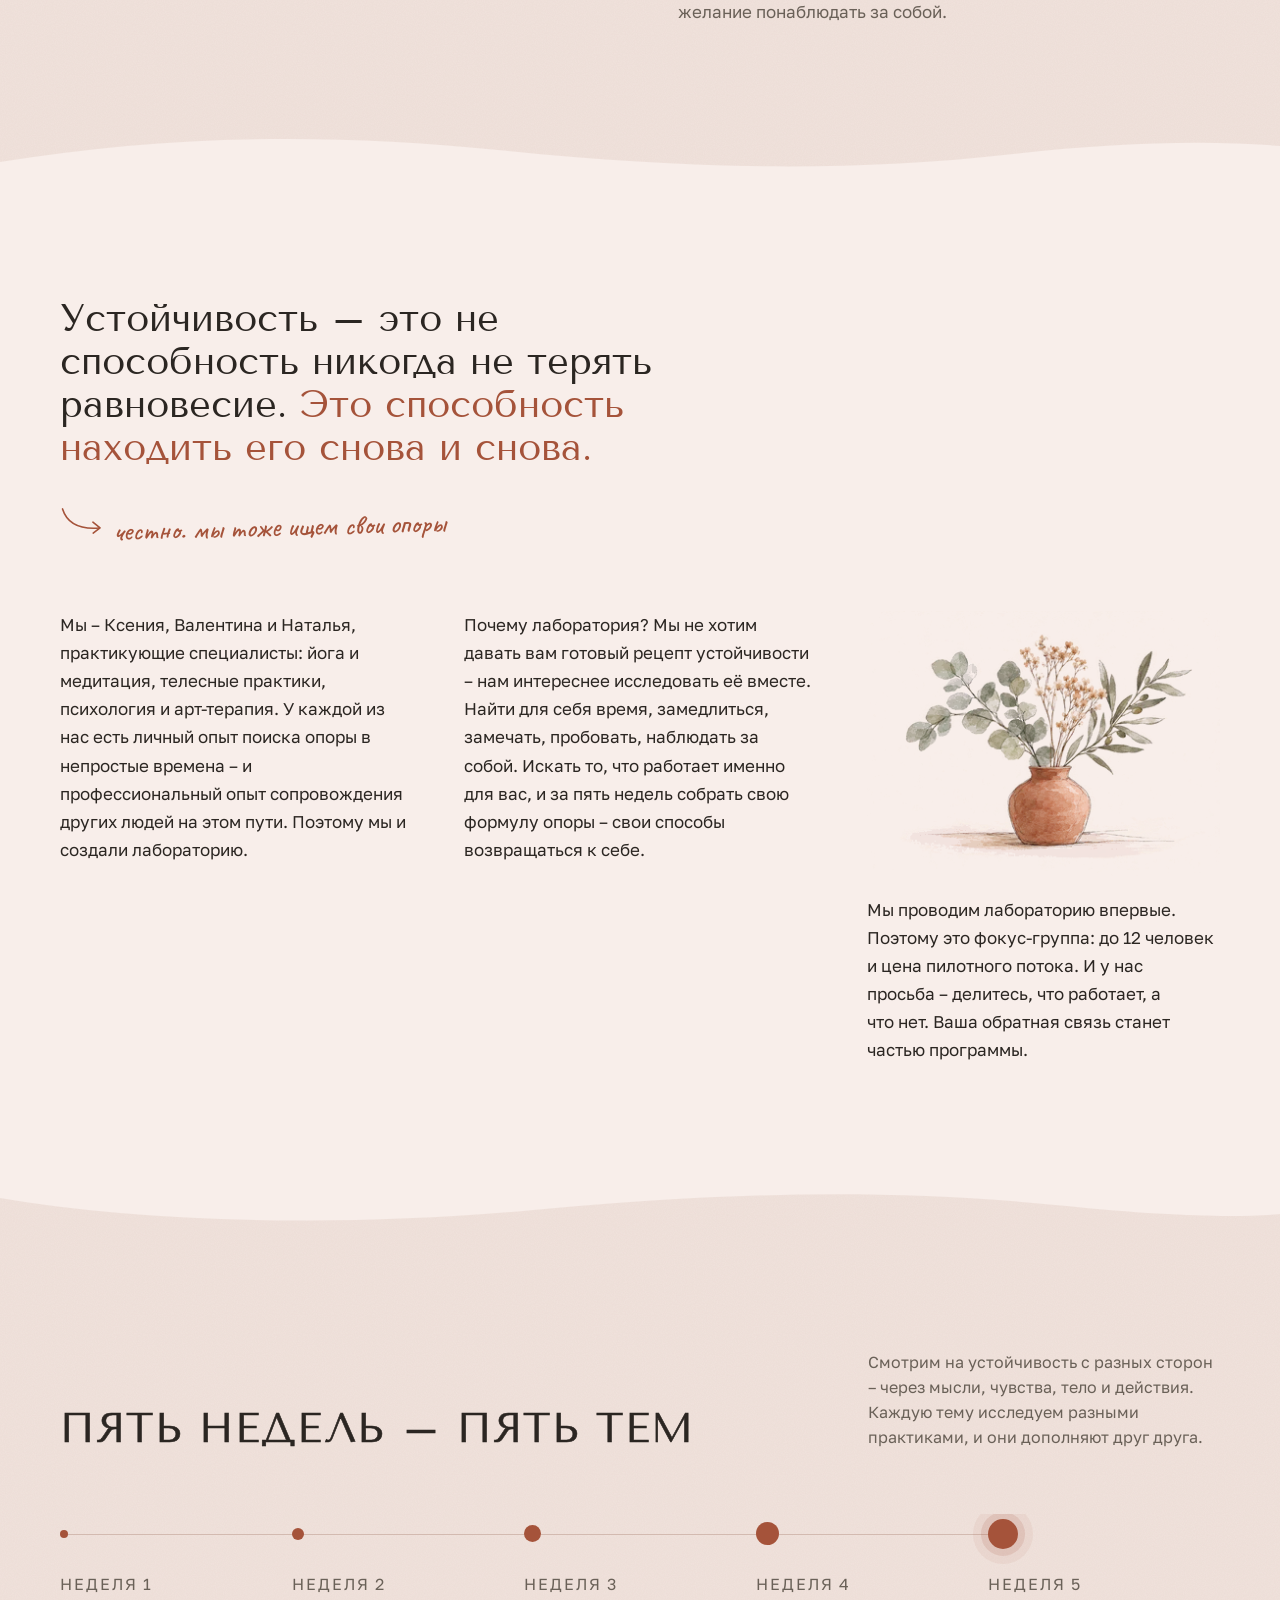
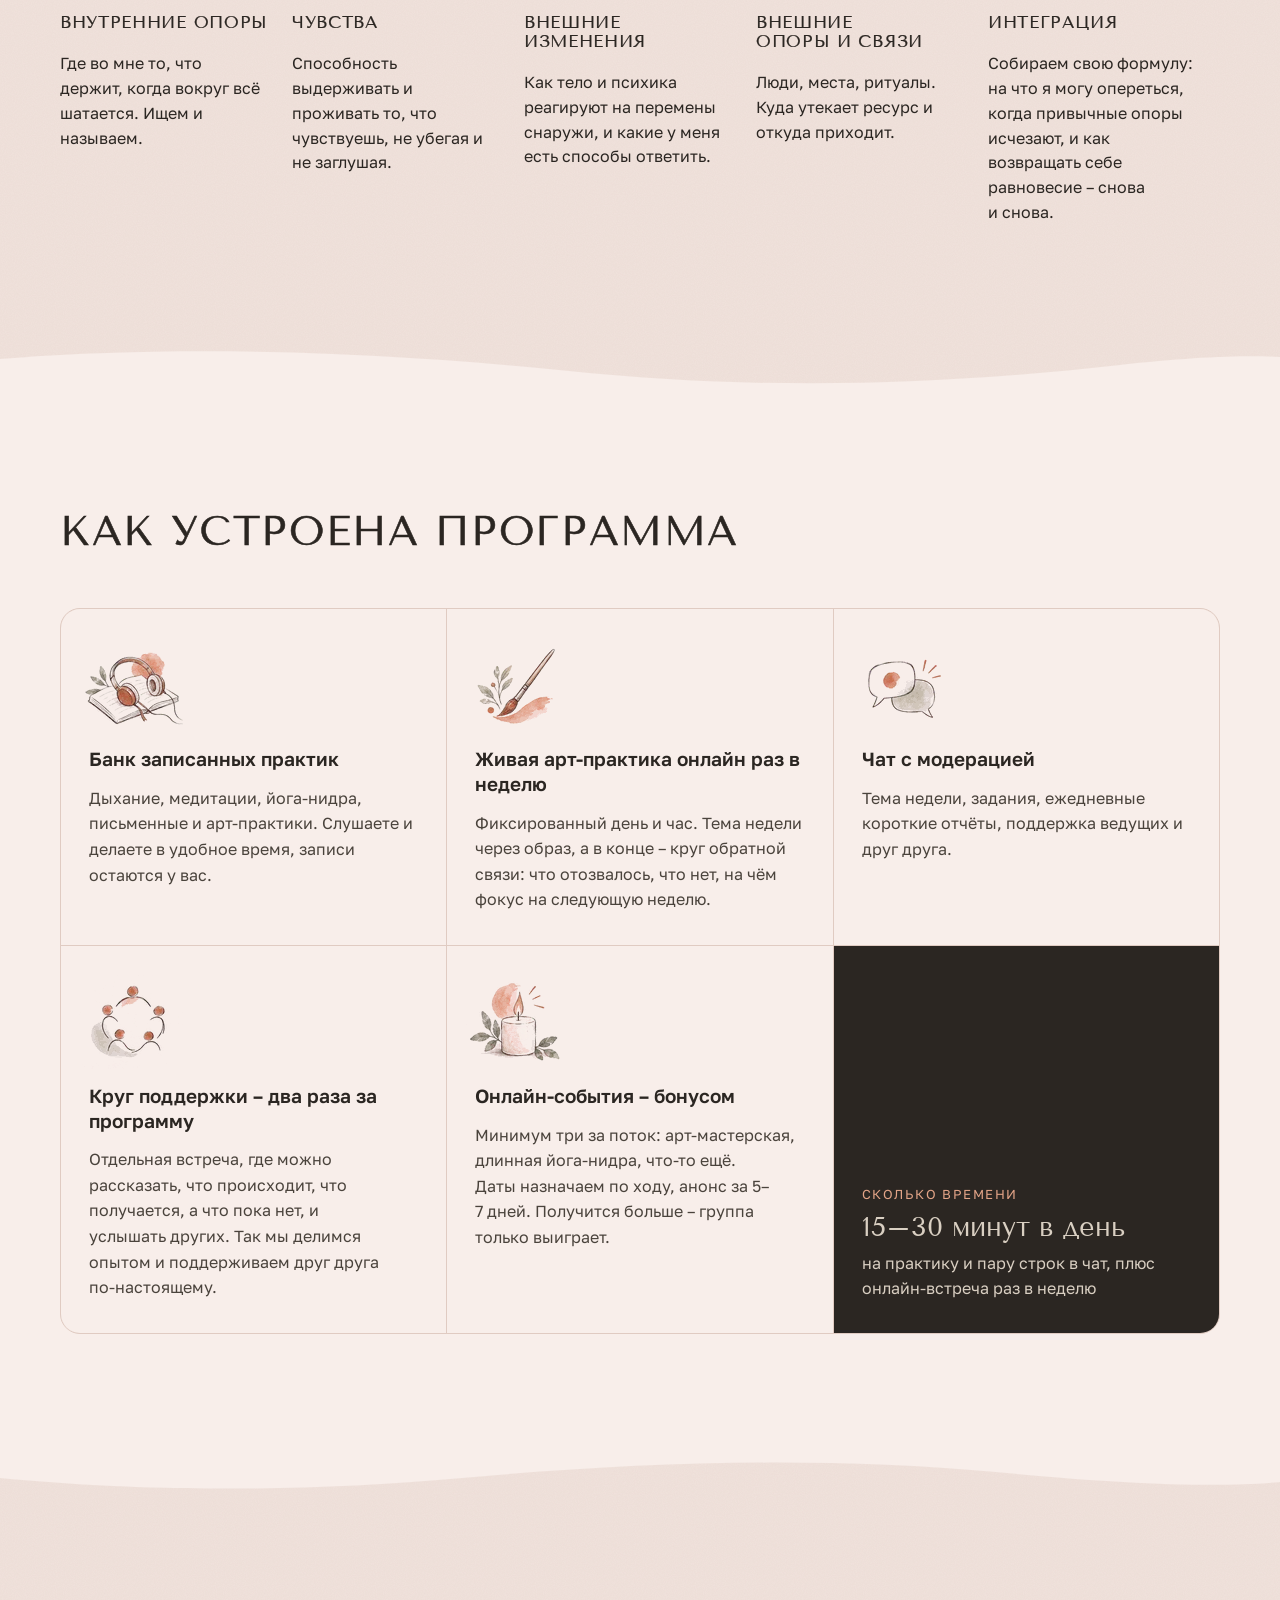
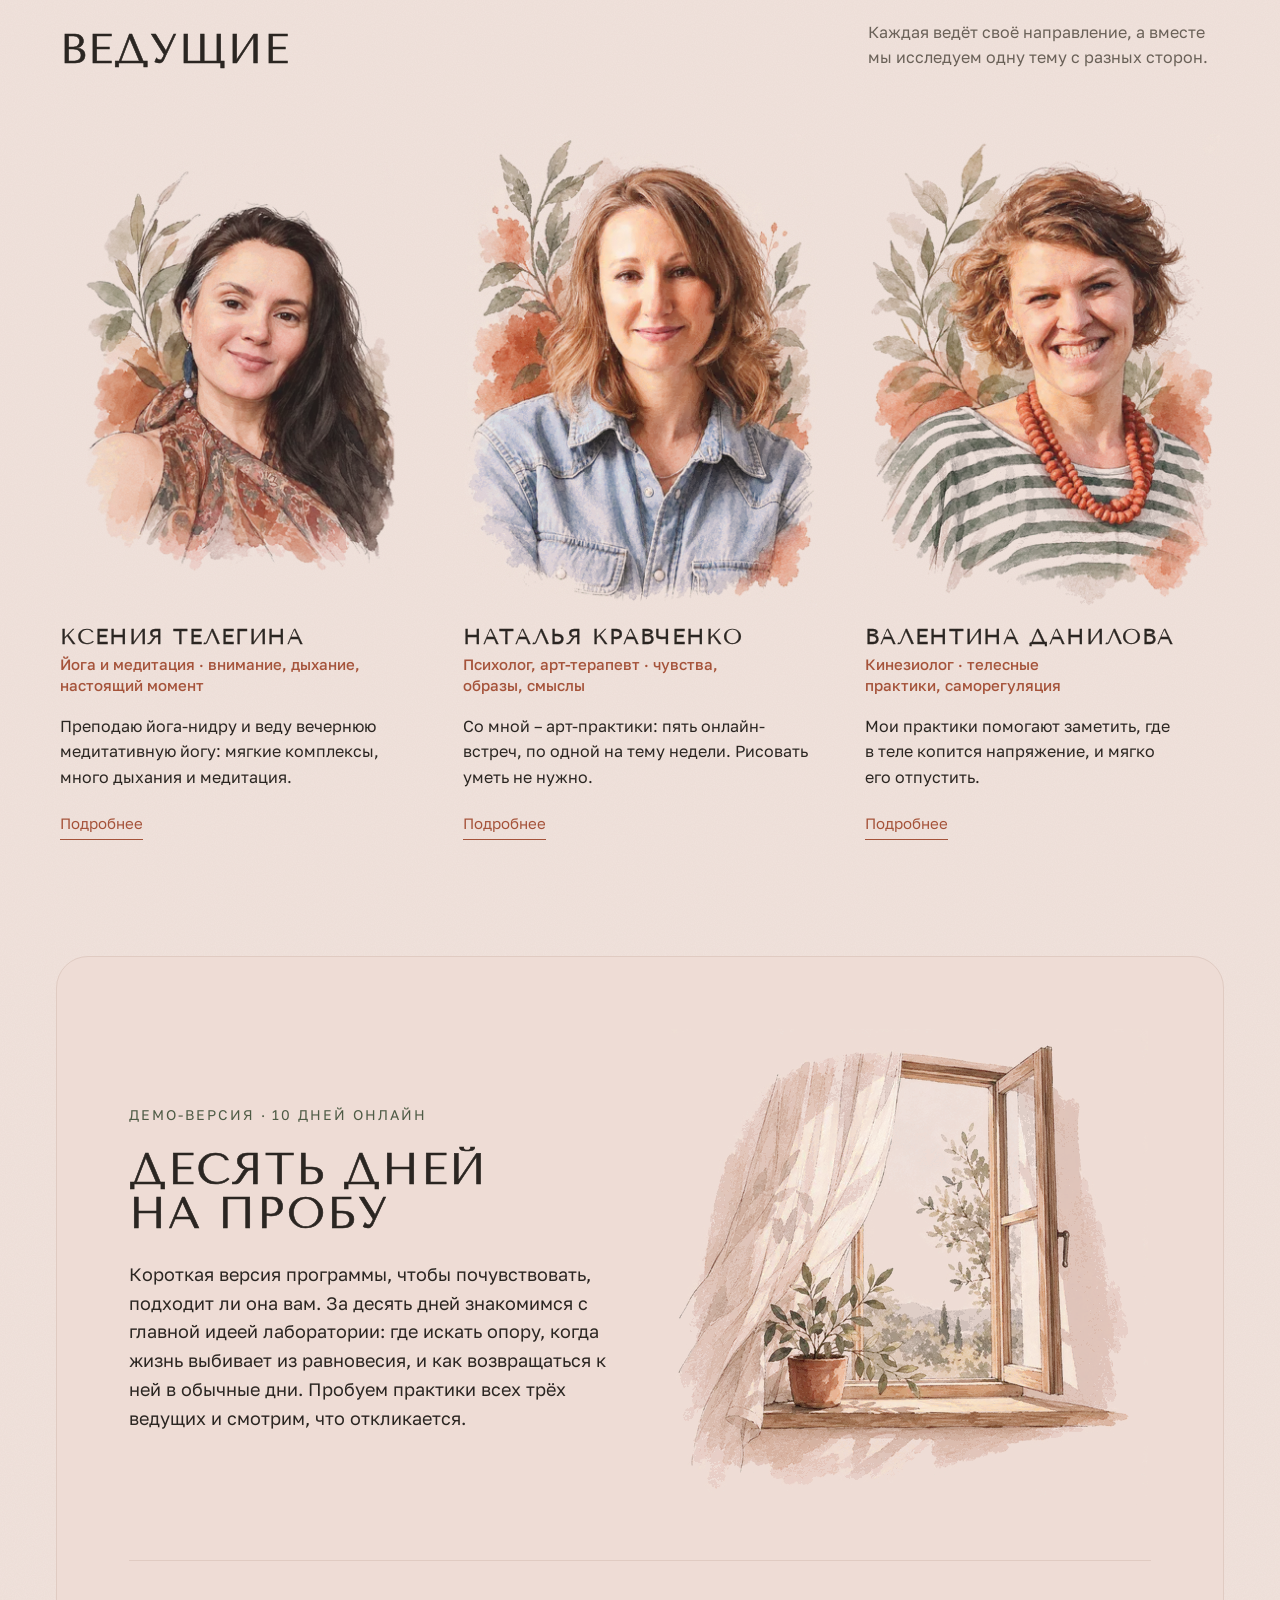
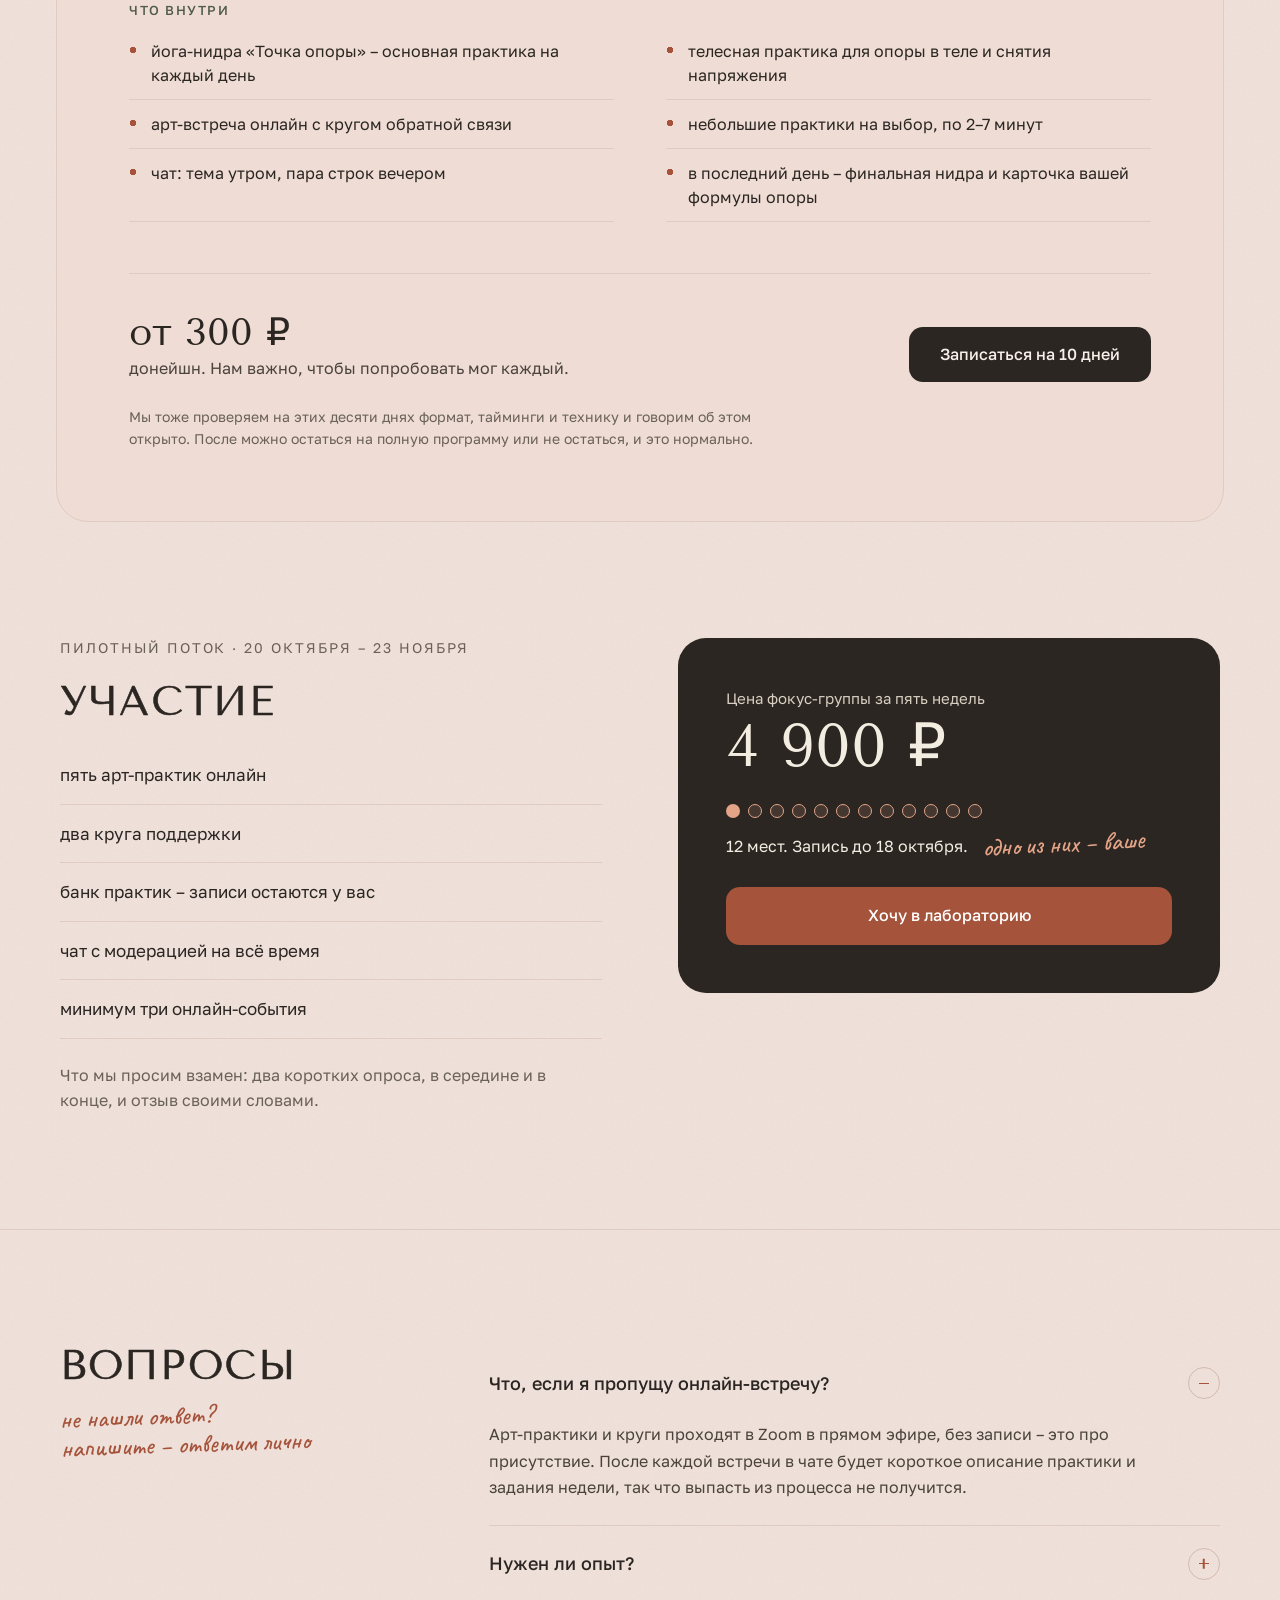
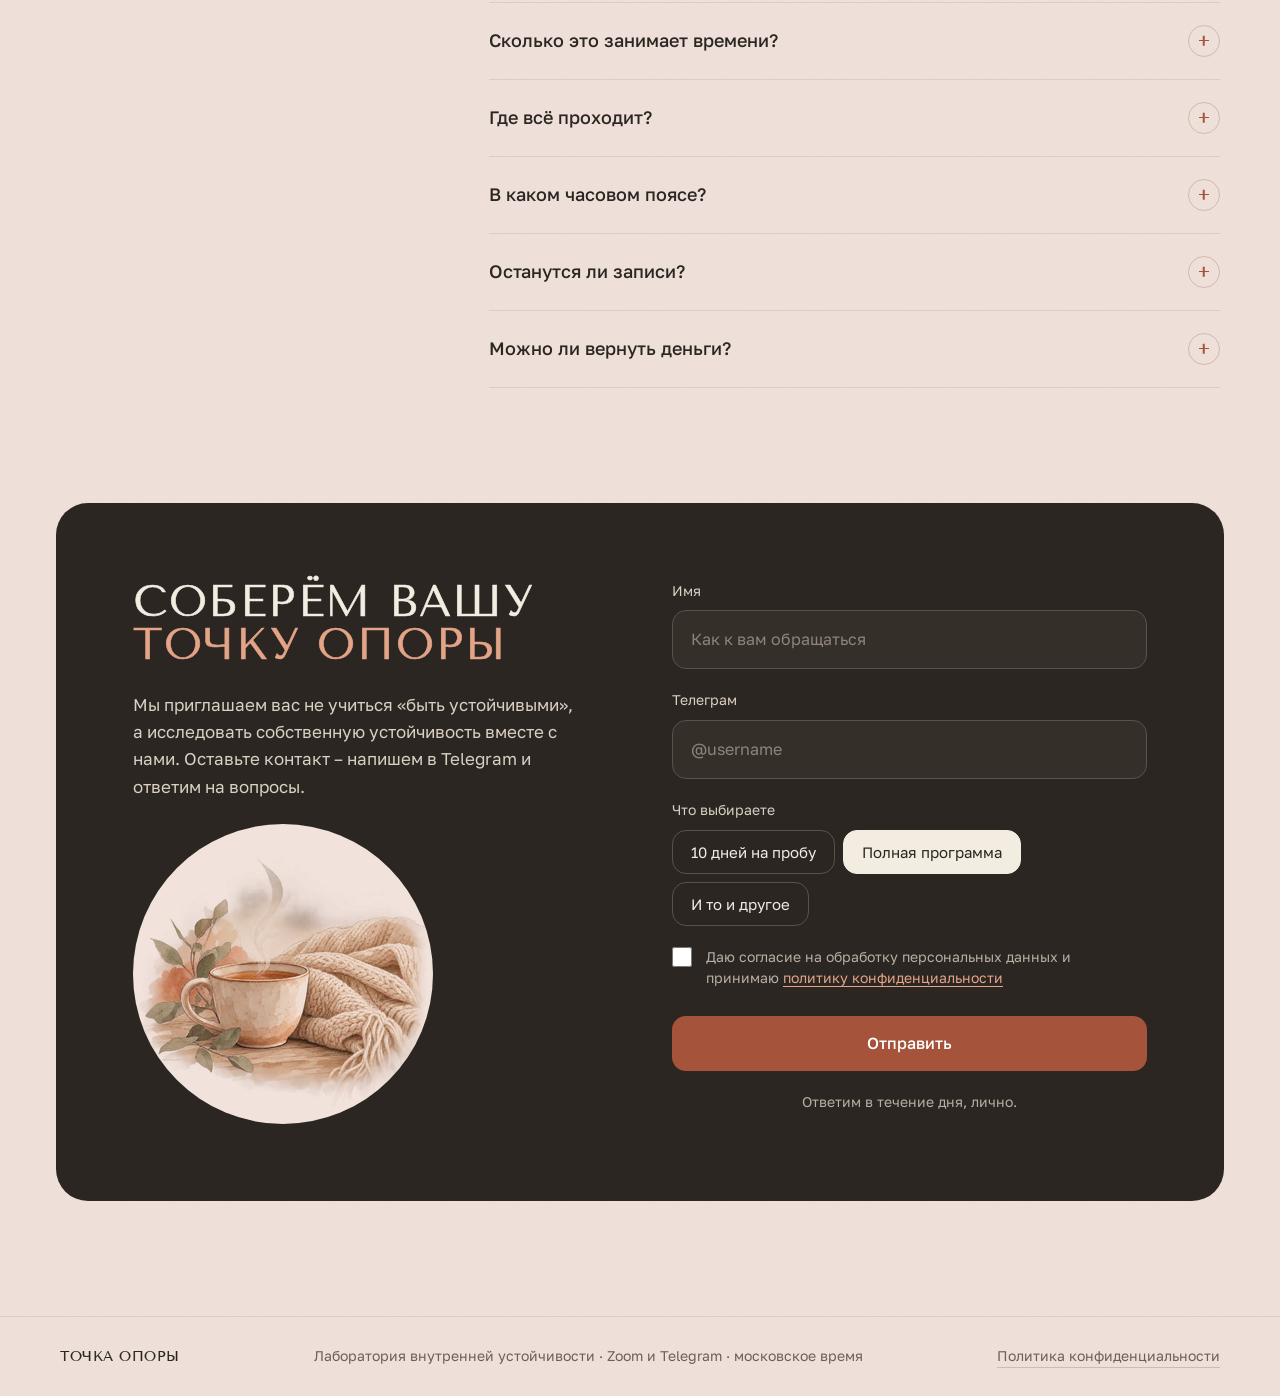
==== commit 60f6f0d6: "Портрет Ксении: чуть отдалён, по масштабу как у Натальи и Валентины Co-Authored-By: Claude Opus 5.5 " ====
--- a/index.html
+++ b/index.html
@@ -274,7 +274,7 @@
   </div>
   <div class="hosts">
     <article class="host">
-      <img src="img/ph-kseniya-360.webp" srcset="img/ph-kseniya-360.webp 360w, img/ph-kseniya-720.webp 720w" sizes="(min-width: 1160px) 340px, (min-width: 700px) 45vw, 90vw" width="360" height="480" alt="Акварельный портрет Ксении Телегиной" loading="lazy" decoding="async">
+      <img src="img/ph-kseniya-360.webp?v=2" srcset="img/ph-kseniya-360.webp?v=2 360w, img/ph-kseniya-720.webp?v=2 720w" sizes="(min-width: 1160px) 340px, (min-width: 700px) 45vw, 90vw" width="360" height="480" alt="Акварельный портрет Ксении Телегиной" loading="lazy" decoding="async">
       <div class="host-name">
         <h3 class="hd">Ксения Телегина</h3>
         <p class="host-role">Йога и медитация · внимание, дыхание, настоящий момент</p>
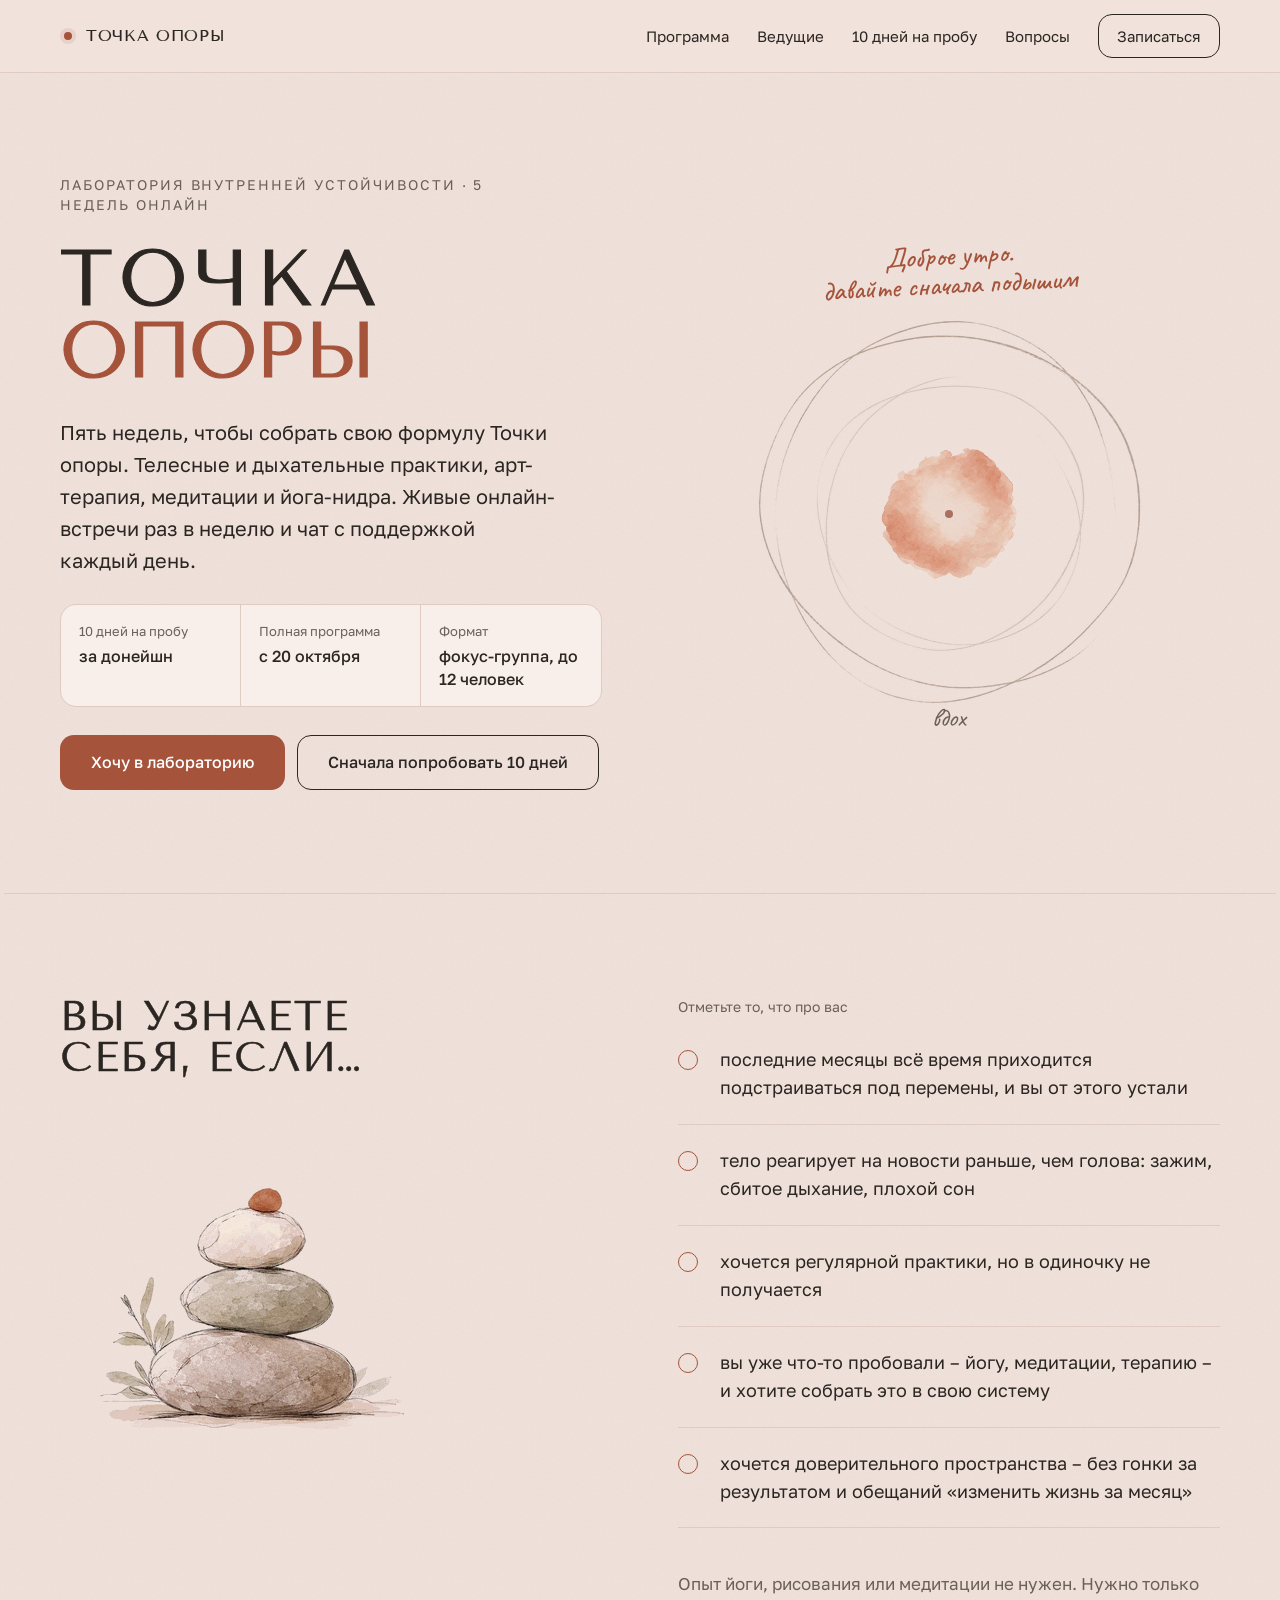
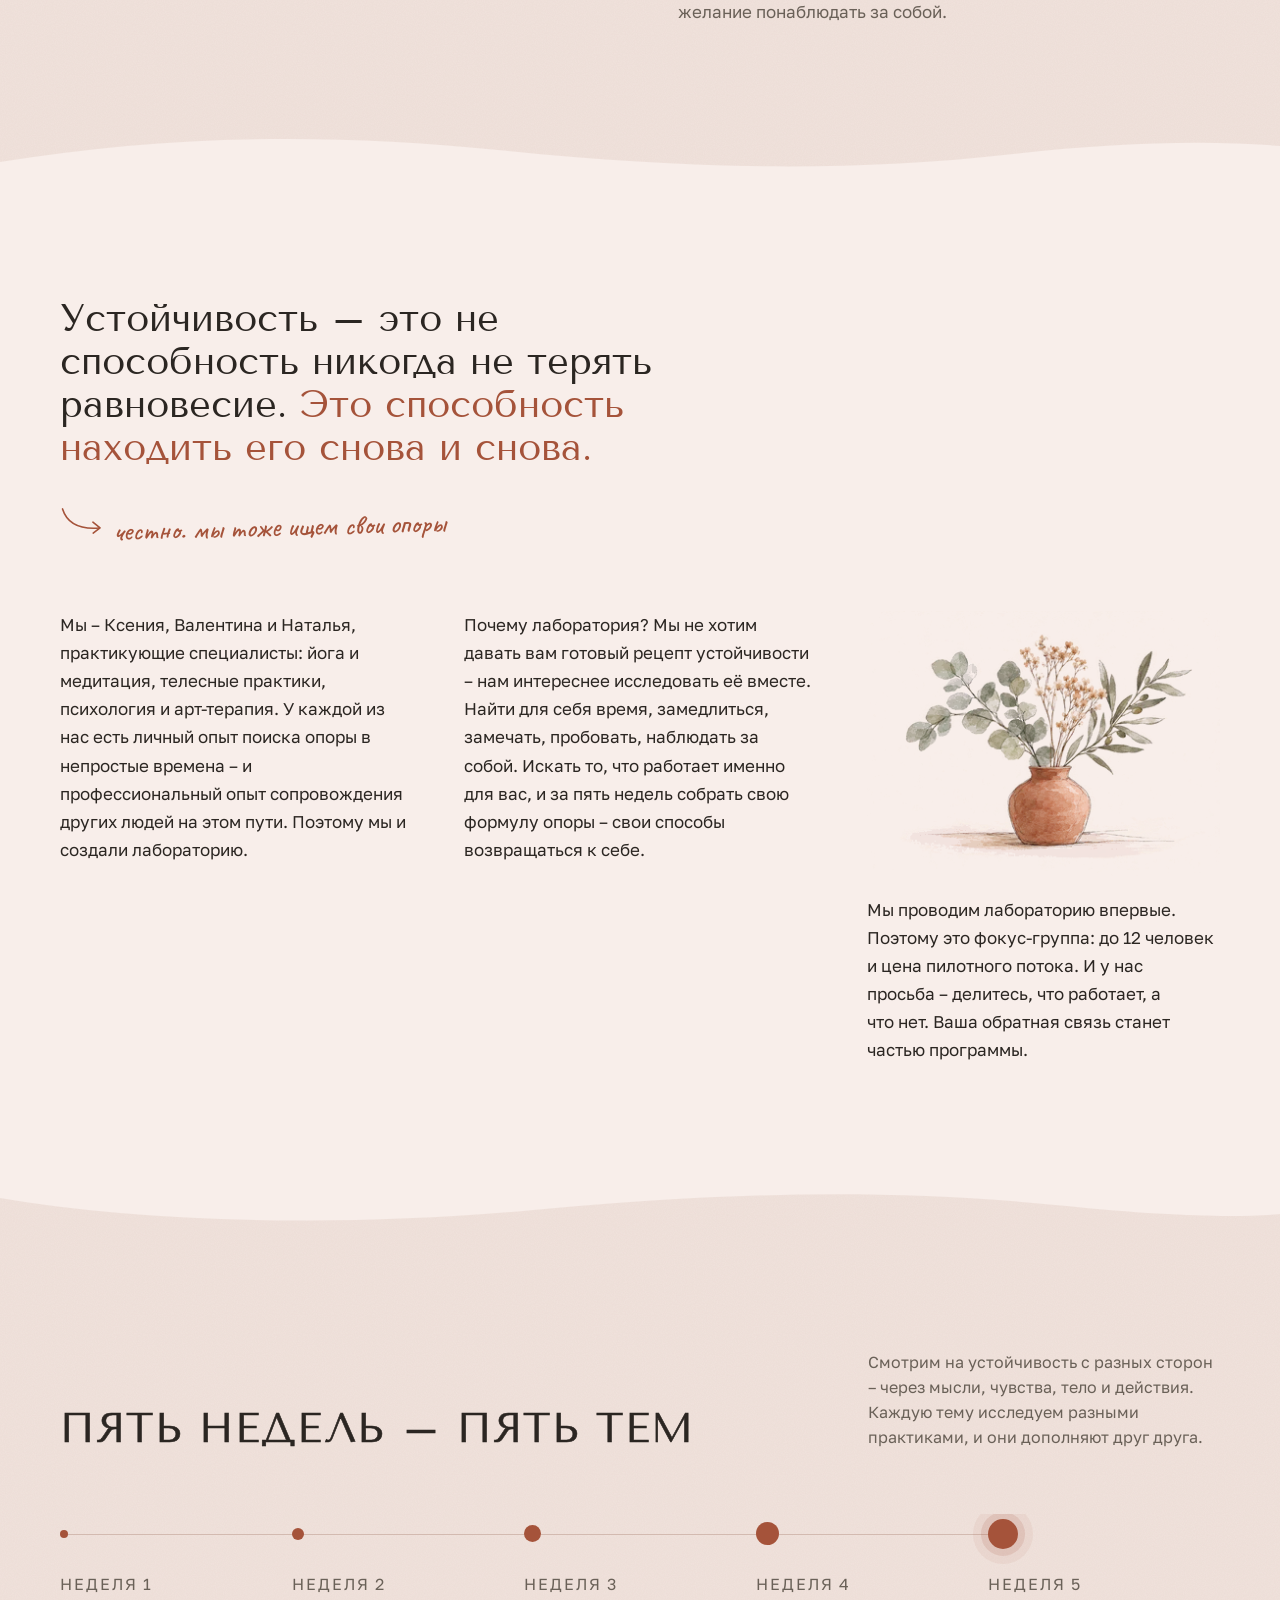
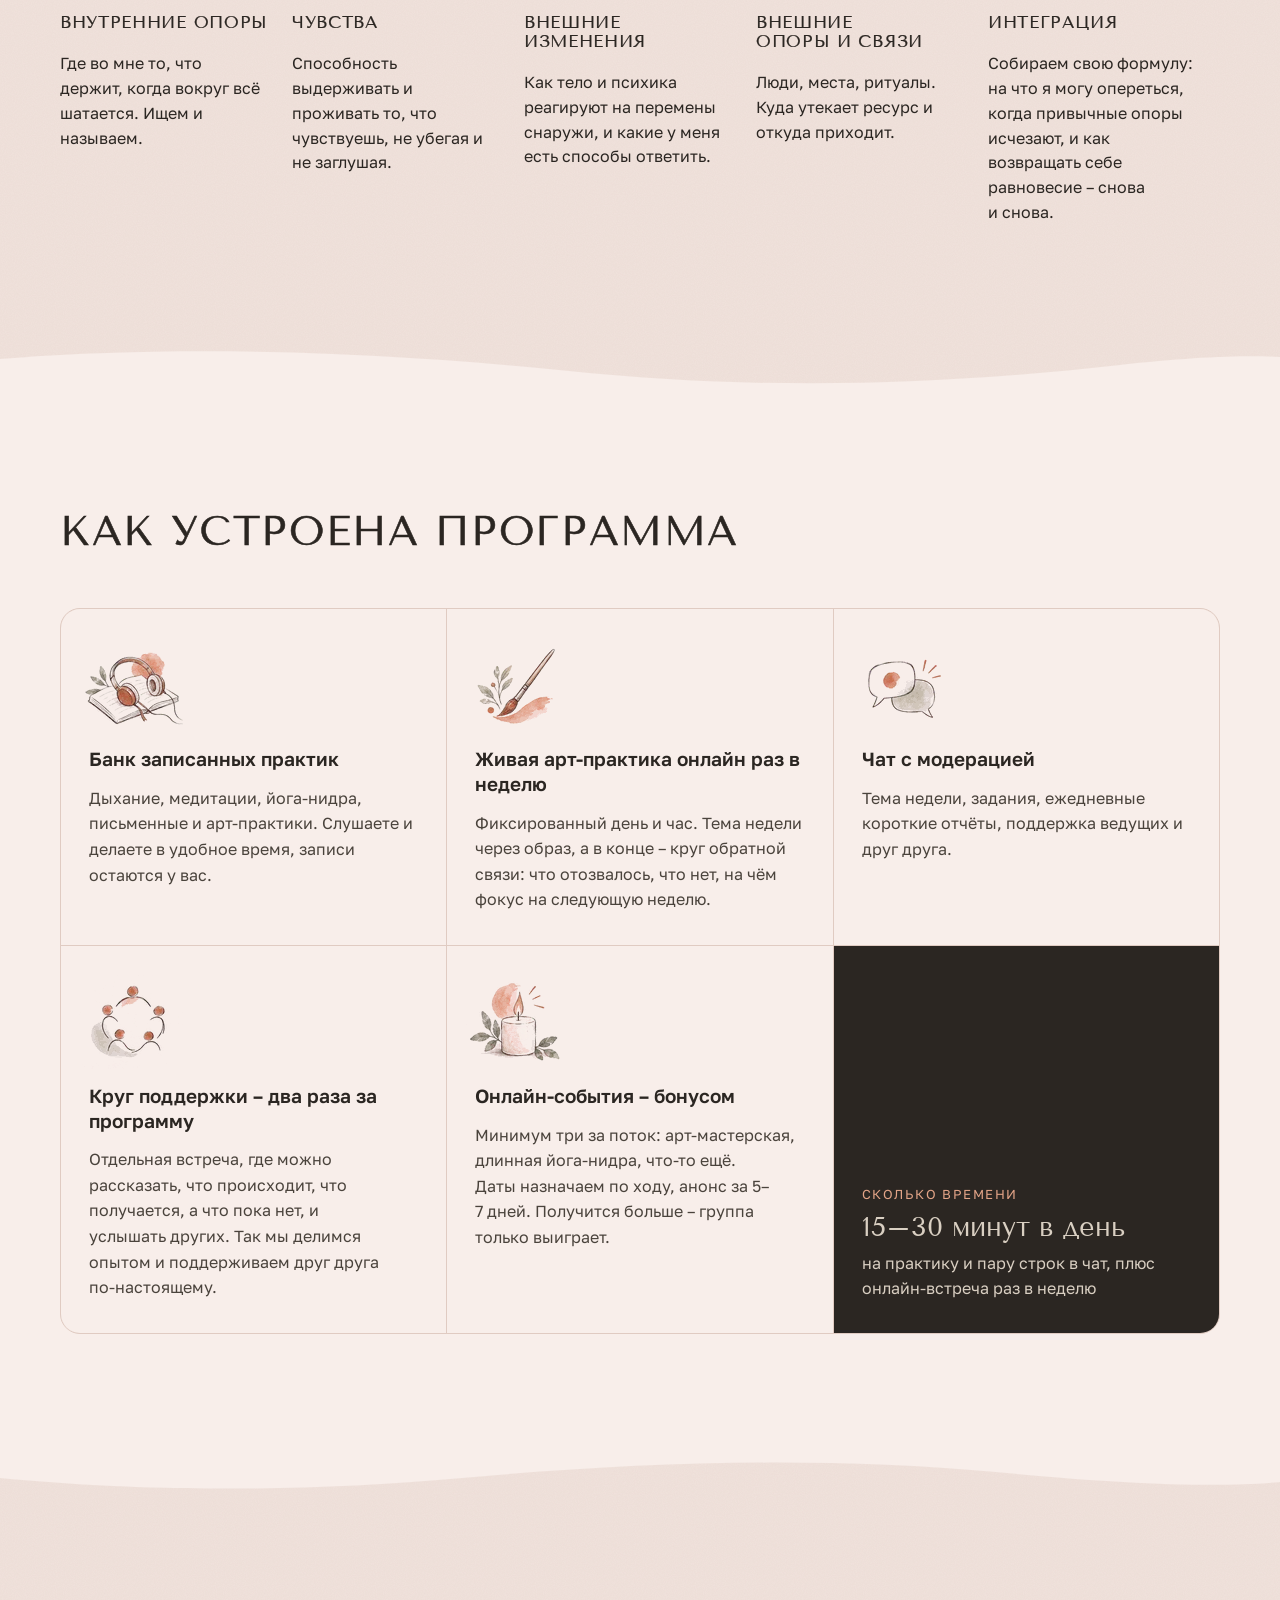
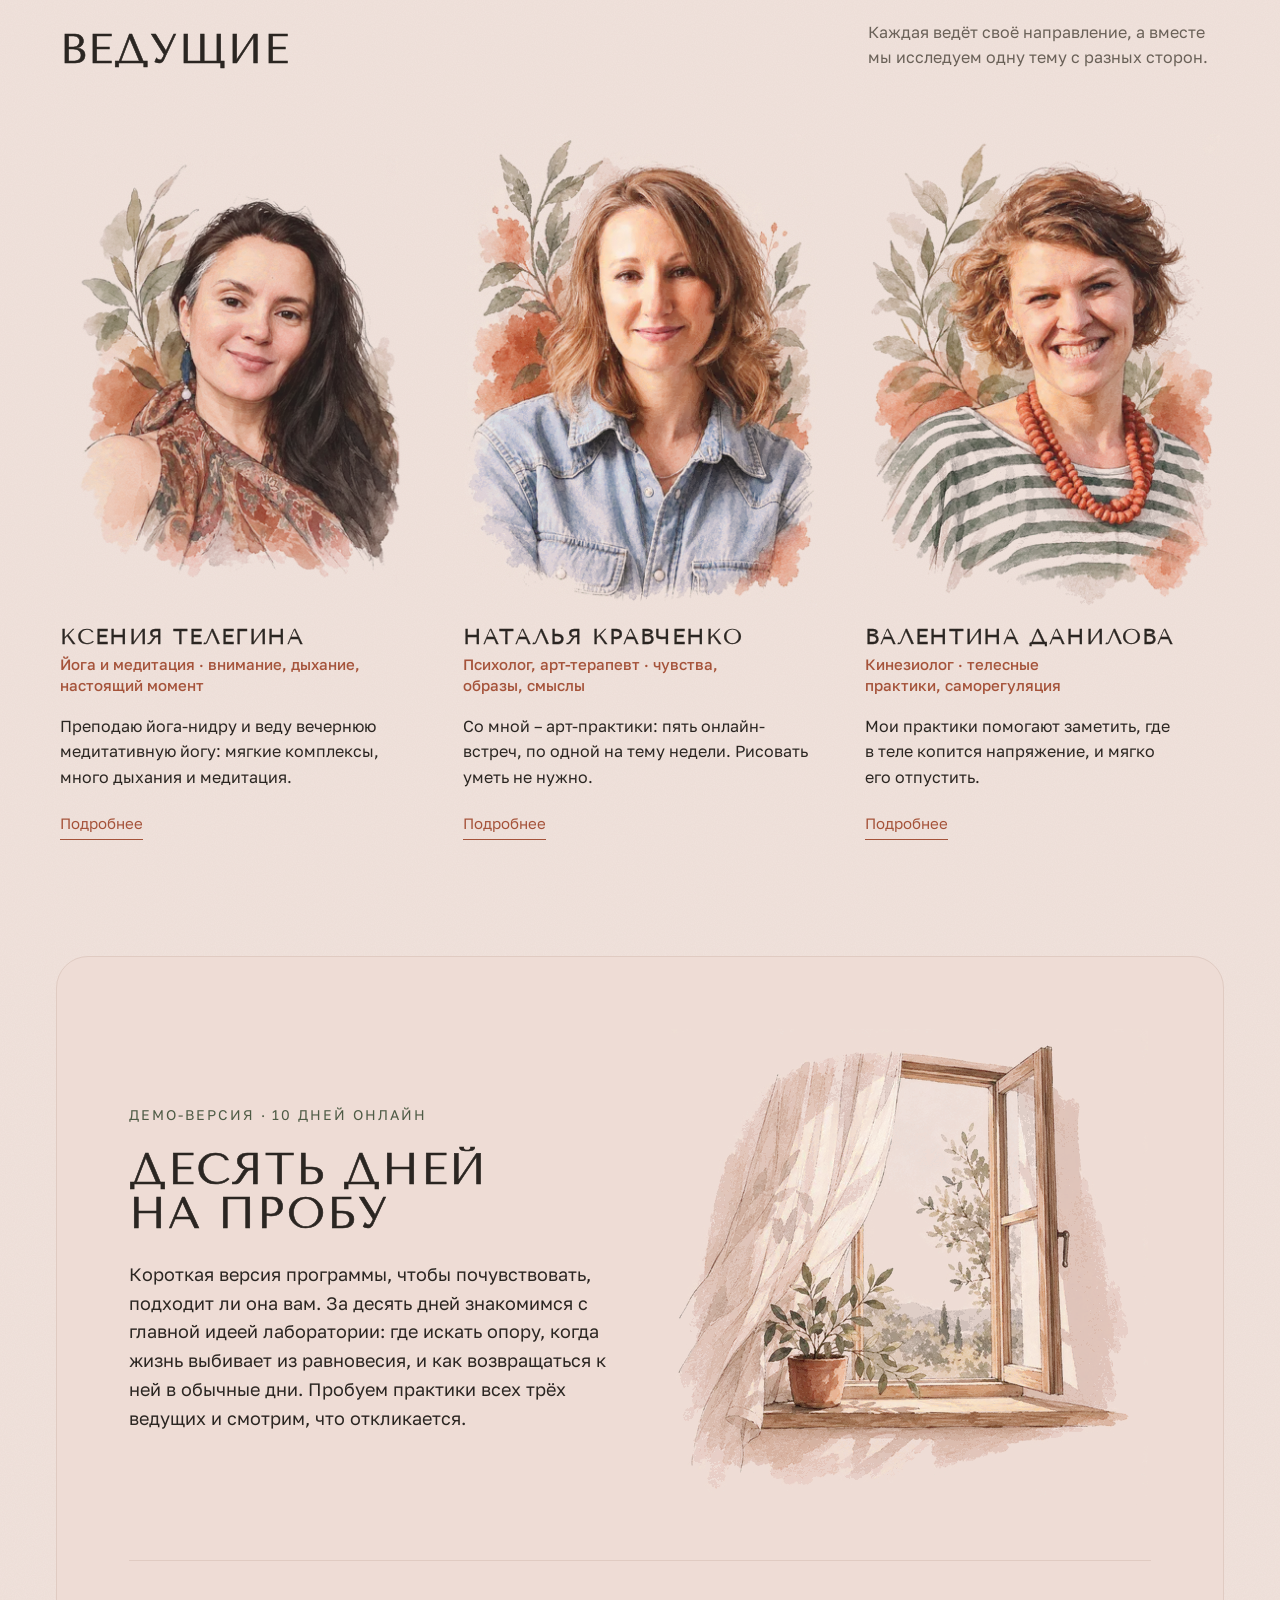
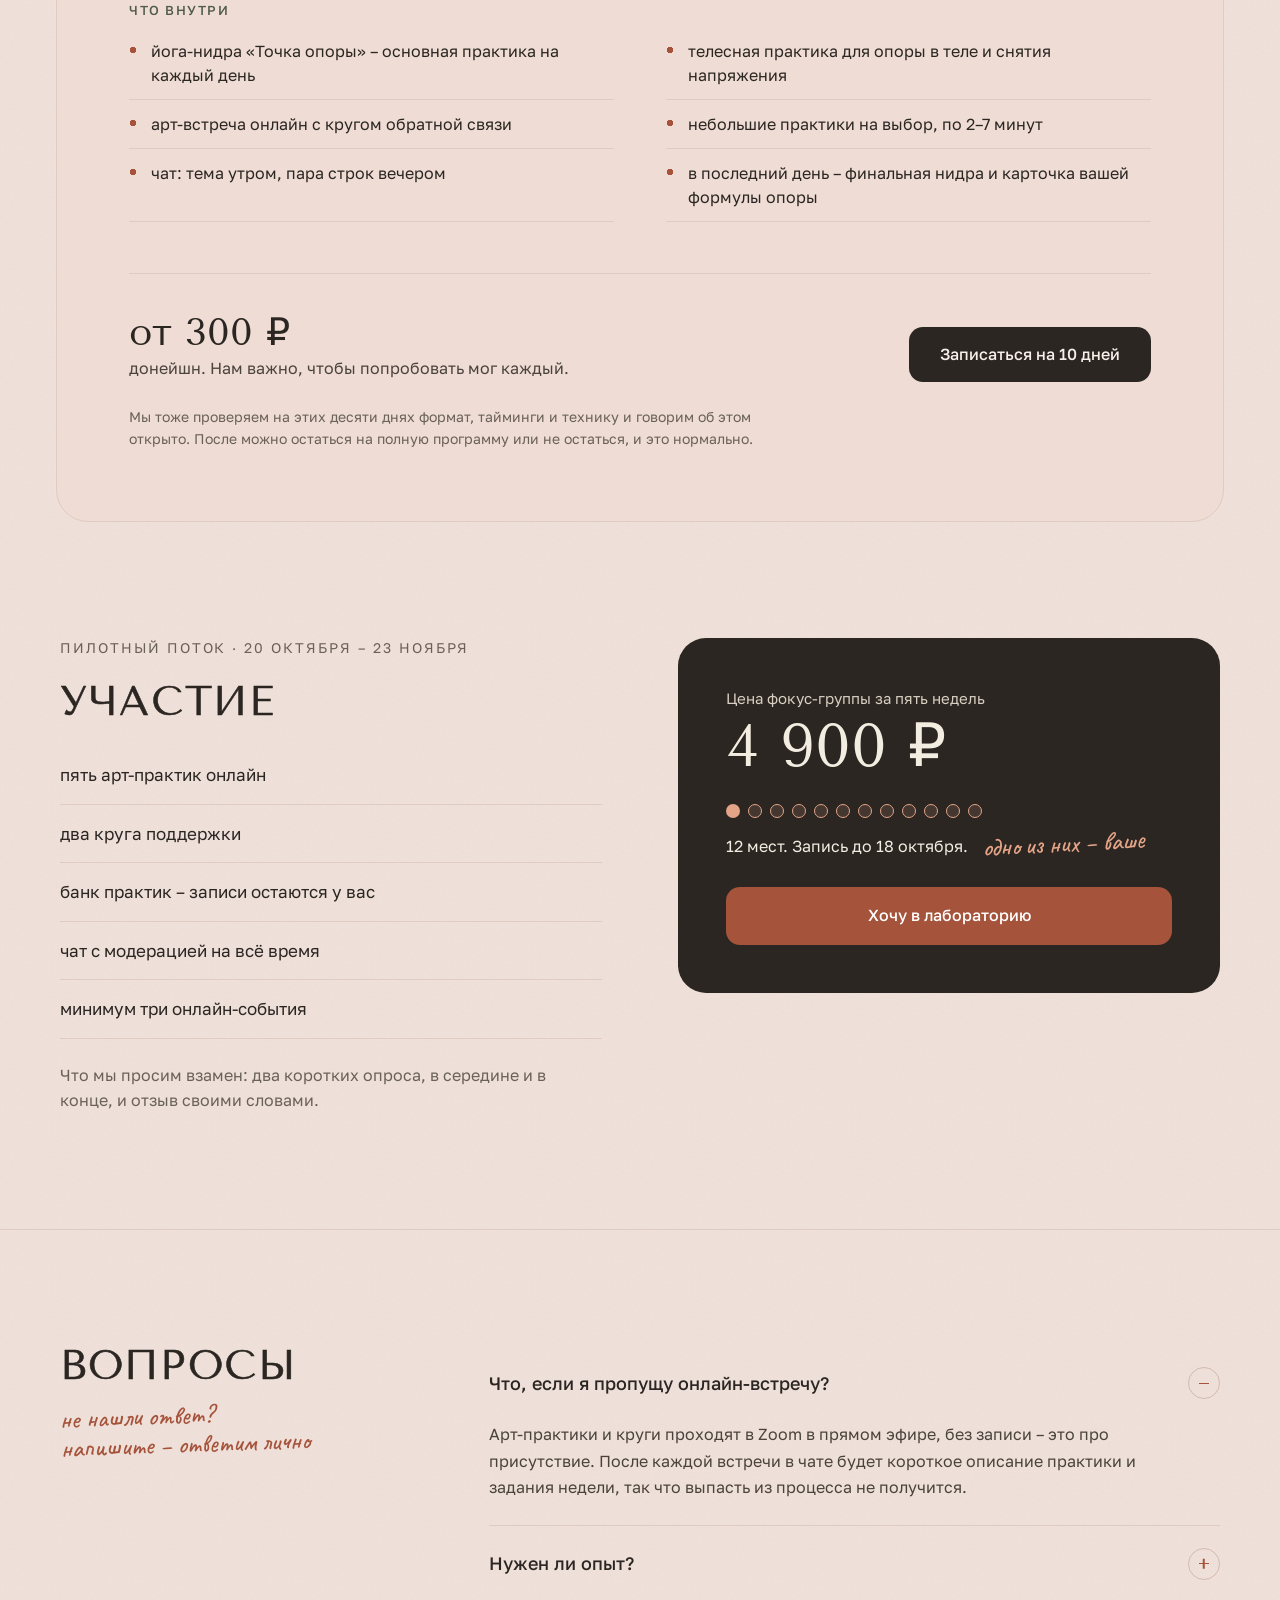
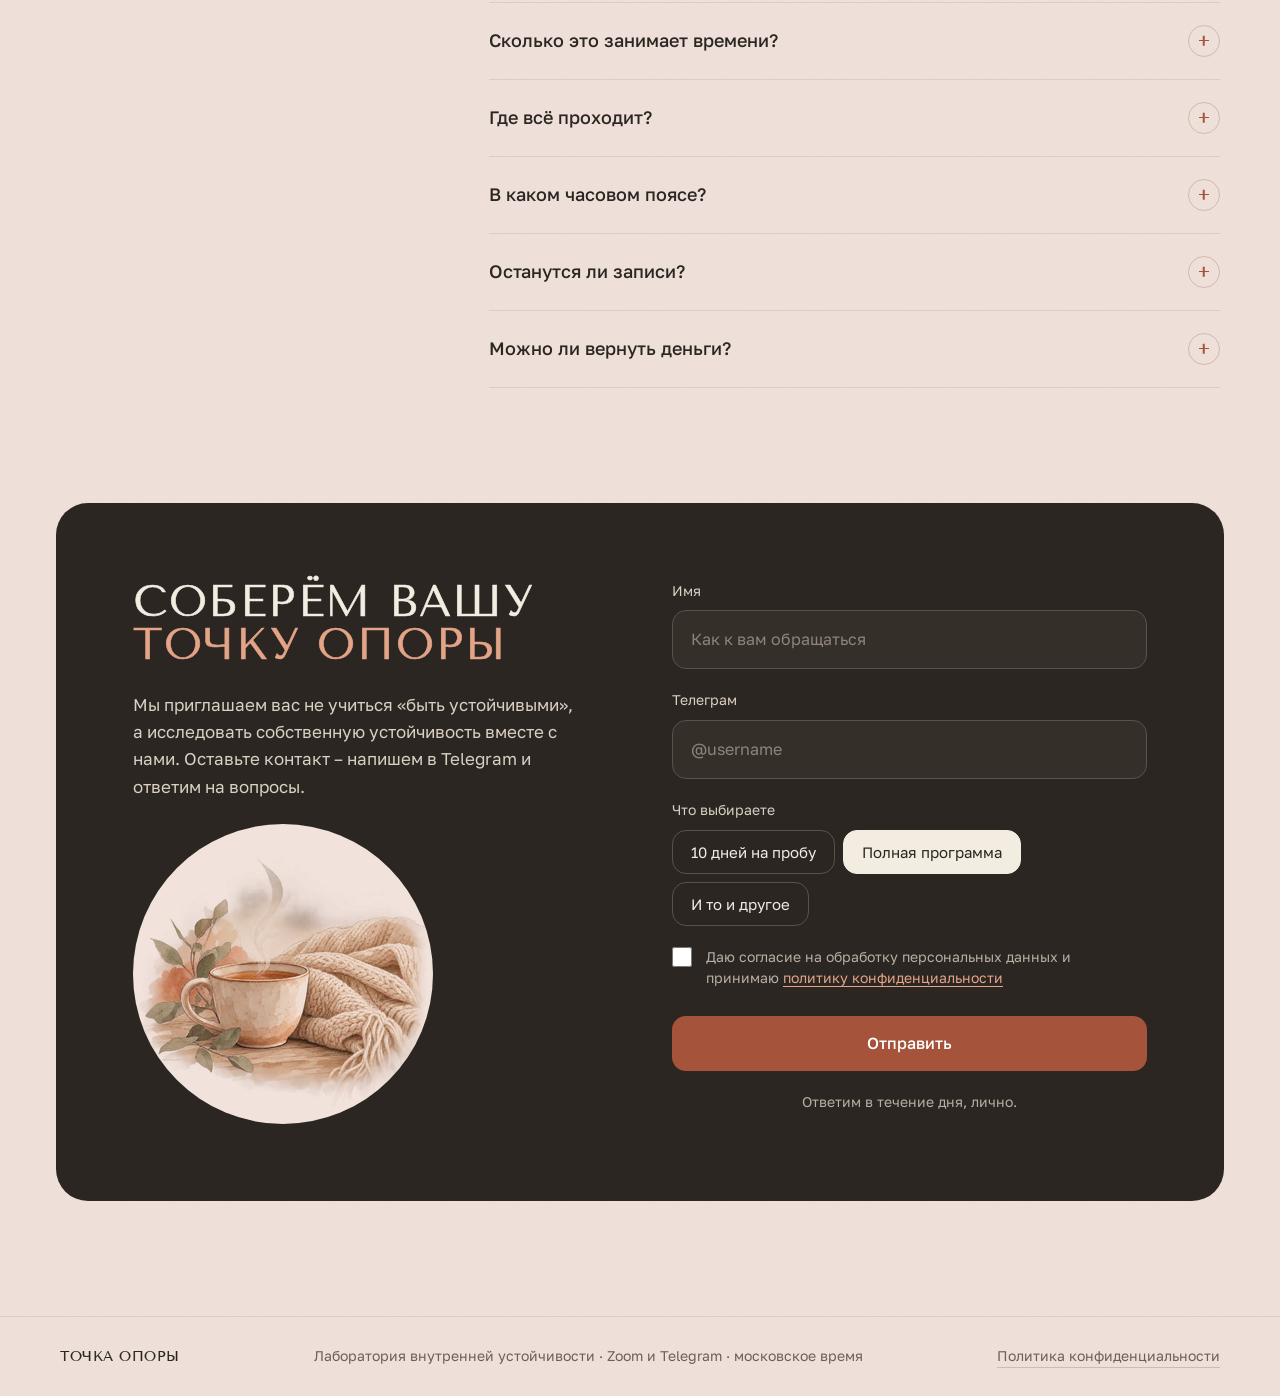
==== commit 11b3f5ae: "Портрет Ксении: масштаб 91% Co-Authored-By: Claude Opus 5.5 <noreply@anthropic.com>" ====
--- a/index.html
+++ b/index.html
@@ -274,7 +274,7 @@
   </div>
   <div class="hosts">
     <article class="host">
-      <img src="img/ph-kseniya-360.webp?v=2" srcset="img/ph-kseniya-360.webp?v=2 360w, img/ph-kseniya-720.webp?v=2 720w" sizes="(min-width: 1160px) 340px, (min-width: 700px) 45vw, 90vw" width="360" height="480" alt="Акварельный портрет Ксении Телегиной" loading="lazy" decoding="async">
+      <img src="img/ph-kseniya-360.webp?v=3" srcset="img/ph-kseniya-360.webp?v=3 360w, img/ph-kseniya-720.webp?v=3 720w" sizes="(min-width: 1160px) 340px, (min-width: 700px) 45vw, 90vw" width="360" height="480" alt="Акварельный портрет Ксении Телегиной" loading="lazy" decoding="async">
       <div class="host-name">
         <h3 class="hd">Ксения Телегина</h3>
         <p class="host-role">Йога и медитация · внимание, дыхание, настоящий момент</p>
